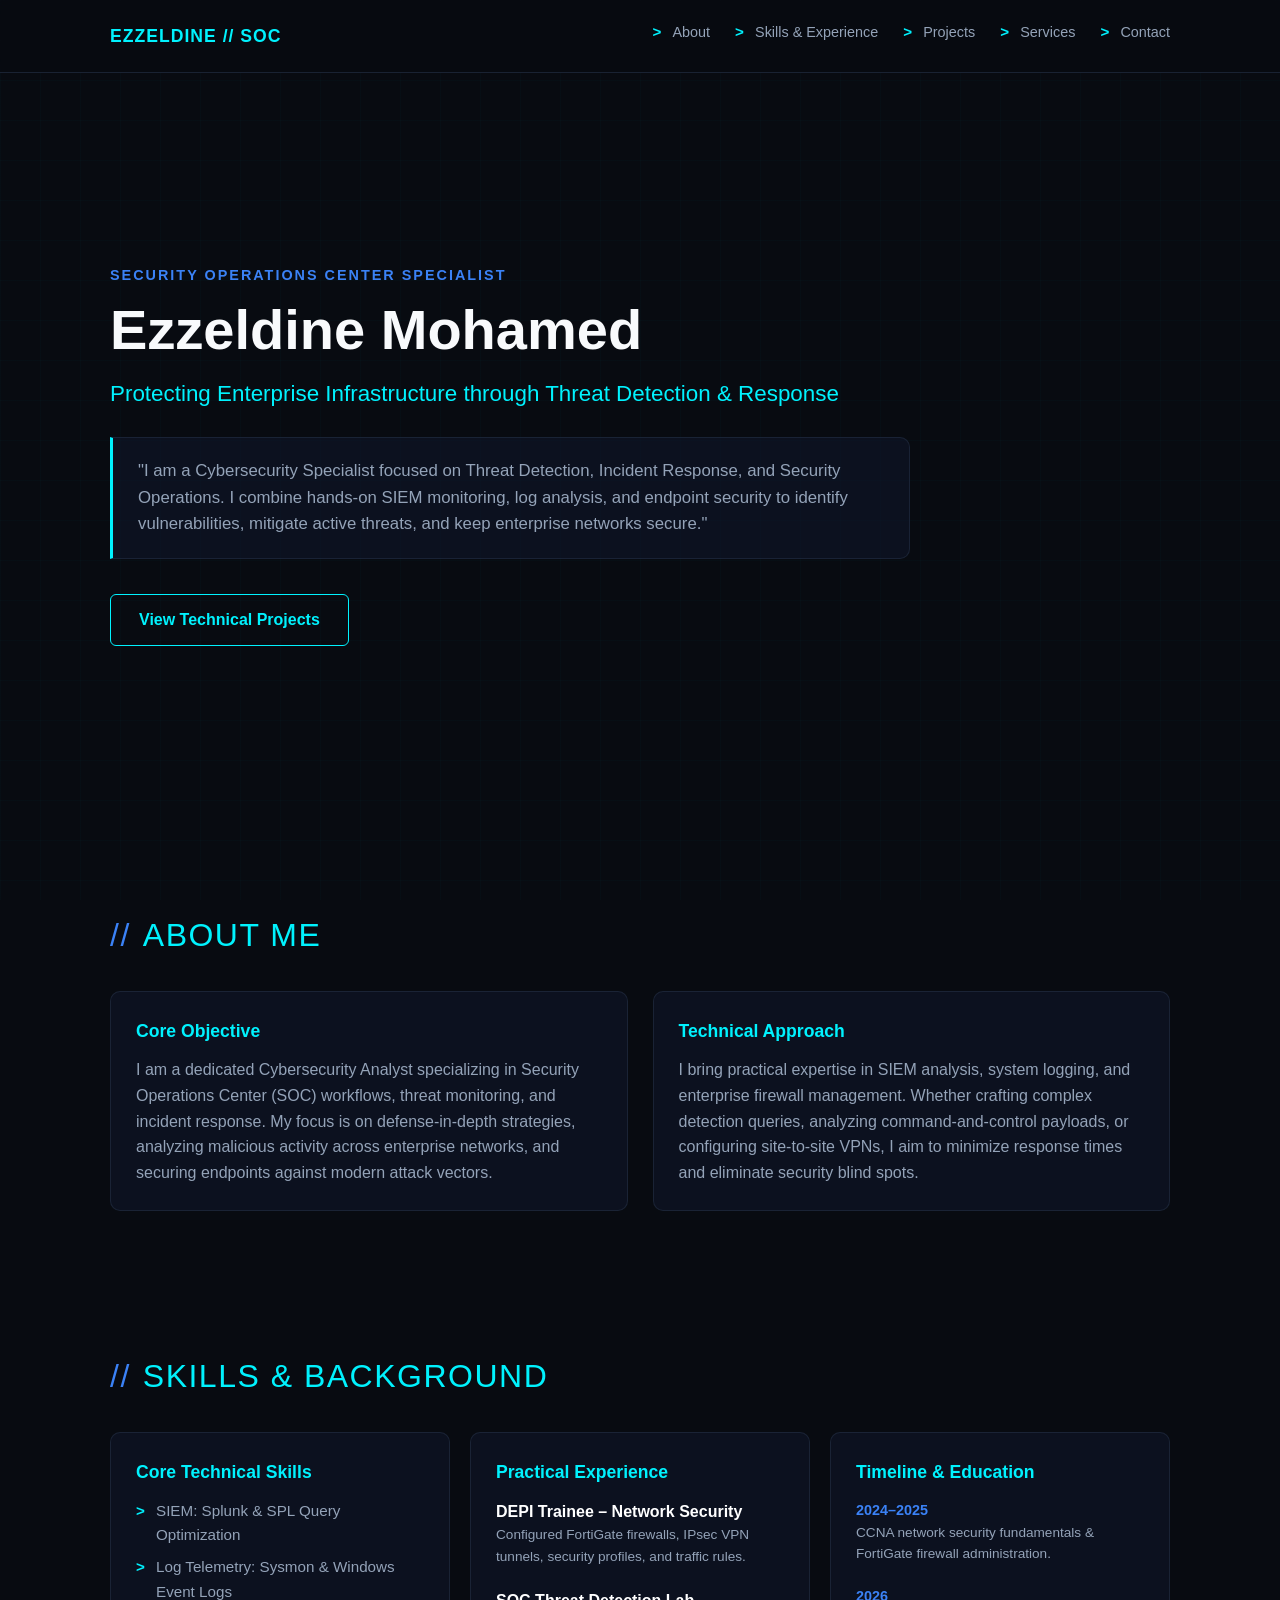
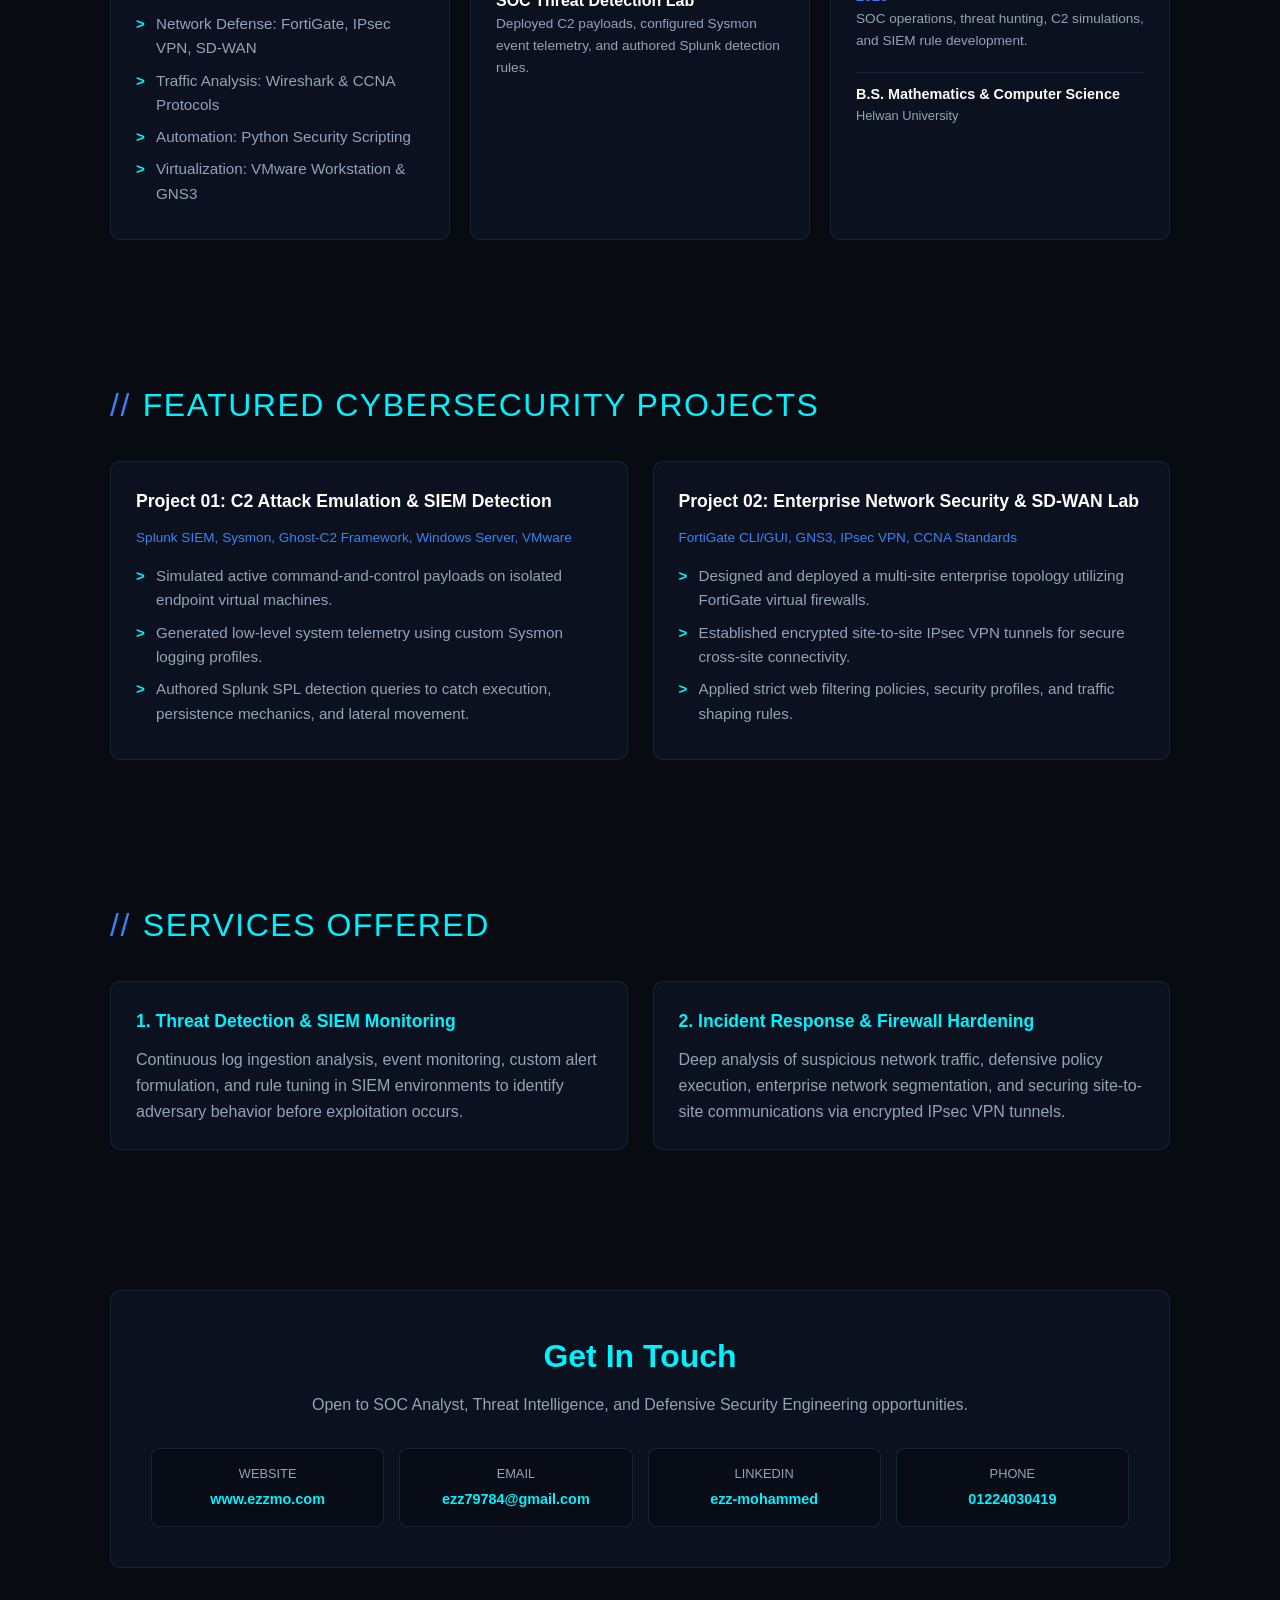
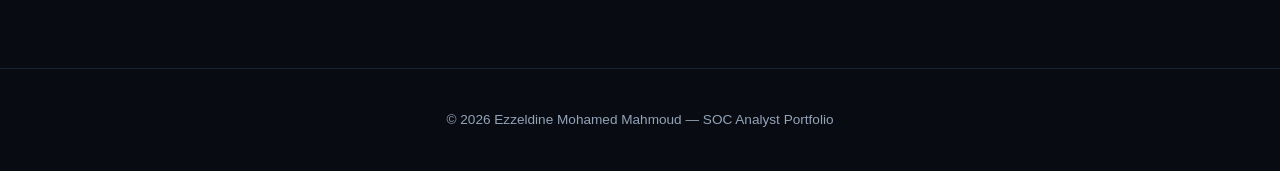
==== index.html @ 5ae16d08 "Add files via upload" ====
<!DOCTYPE html>
<html lang="en">
<head>
<meta charset="UTF-8">
<meta name="viewport" content="width=device-width, initial-scale=1.0">
<title>Ezzeldine Mohamed | SOC Analyst & Cybersecurity Specialist</title>
<style>
  :root {
    --bg-color: #080b11;
    --card-bg: rgba(15, 23, 42, 0.6);
    --card-border: rgba(30, 41, 59, 0.8);
    --primary-cyan: #00f2fe;
    --primary-blue: #3b82f6;
    --accent-green: #10b981;
    --text-main: #f8fafc;
    --text-muted: #94a3b8;
  }

  * {
    box-sizing: border-box;
    margin: 0;
    padding: 0;
    font-family: 'Segoe UI', -apple-system, BlinkMacSystemFont, Roboto, sans-serif;
  }

  body {
    background-color: var(--bg-color);
    color: var(--text-main);
    line-height: 1.6;
    overflow-x: hidden;
  }

  /* Cyber Grid Background Effect */
  body::before {
    content: '';
    position: fixed;
    top: 0; left: 0; right: 0; bottom: 0;
    background: 
      linear-gradient(rgba(0, 242, 254, 0.02) 1px, transparent 1px),
      linear-gradient(90deg, rgba(0, 242, 254, 0.02) 1px, transparent 1px);
    background-size: 40px 40px;
    pointer-events: none;
    z-index: -1;
  }

  /* Navigation Bar */
  header {
    position: fixed;
    top: 0;
    width: 100%;
    background: rgba(8, 11, 17, 0.85);
    backdrop-filter: blur(12px);
    border-bottom: 1px solid var(--card-border);
    z-index: 1000;
  }

  nav {
    max-width: 1100px;
    margin: 0 auto;
    display: flex;
    justify-content: space-between;
    align-items: center;
    padding: 20px;
  }

  .nav-logo {
    color: var(--primary-cyan);
    font-weight: 700;
    letter-spacing: 1px;
    font-size: 1.1rem;
  }

  .nav-links {
    display: flex;
    gap: 25px;
    list-style: none;
  }

  .nav-links a {
    color: var(--text-muted);
    text-decoration: none;
    font-size: 0.9rem;
    transition: color 0.3s ease;
  }

  .nav-links a:hover {
    color: var(--primary-cyan);
  }

  /* Layout Containers */
  section {
    max-width: 1100px;
    margin: 0 auto;
    padding: 100px 20px 40px;
  }

  .section-title {
    font-size: 2rem;
    color: var(--primary-cyan);
    margin-bottom: 30px;
    text-transform: uppercase;
    letter-spacing: 1.5px;
    display: flex;
    align-items: center;
    gap: 12px;
  }

  .section-title::before {
    content: '//';
    color: var(--primary-blue);
  }

  /* Hero Section */
  .hero {
    min-height: 90vh;
    display: flex;
    flex-direction: column;
    justify-content: center;
    padding-top: 140px;
  }

  .hero-tag {
    color: var(--primary-blue);
    font-weight: 600;
    text-transform: uppercase;
    letter-spacing: 2px;
    font-size: 0.9rem;
    margin-bottom: 12px;
  }

  .hero h1 {
    font-size: 3.5rem;
    line-height: 1.1;
    margin-bottom: 15px;
  }

  .hero-sub {
    font-size: 1.4rem;
    color: var(--primary-cyan);
    margin-bottom: 25px;
    font-weight: 400;
  }

  .hero-quote {
    background: var(--card-bg);
    border-left: 3px solid var(--primary-cyan);
    border-top: 1px solid var(--card-border);
    border-right: 1px solid var(--card-border);
    border-bottom: 1px solid var(--card-border);
    padding: 20px 25px;
    border-radius: 0 10px 10px 0;
    color: var(--text-muted);
    max-width: 800px;
    font-size: 1.05rem;
    margin-bottom: 35px;
  }

  .btn {
    display: inline-block;
    padding: 12px 28px;
    background: transparent;
    border: 1px solid var(--primary-cyan);
    color: var(--primary-cyan);
    text-decoration: none;
    font-weight: 600;
    border-radius: 6px;
    transition: all 0.3s ease;
  }

  .btn:hover {
    background: rgba(0, 242, 254, 0.1);
    box-shadow: 0 0 20px rgba(0, 242, 254, 0.3);
  }

  /* Grid Layouts */
  .grid-2 {
    display: grid;
    grid-template-columns: 1fr 1fr;
    gap: 25px;
  }

  .grid-3 {
    display: grid;
    grid-template-columns: repeat(3, 1fr);
    gap: 20px;
  }

  /* Component Cards */
  .card {
    background: var(--card-bg);
    border: 1px solid var(--card-border);
    border-radius: 10px;
    padding: 25px;
    transition: transform 0.3s ease, border-color 0.3s ease;
  }

  .card:hover {
    transform: translateY(-4px);
    border-color: rgba(0, 242, 254, 0.4);
  }

  .card-title {
    color: #fff;
    font-size: 1.1rem;
    font-weight: 700;
    margin-bottom: 12px;
  }

  ul {
    list-style: none;
  }

  ul li {
    position: relative;
    padding-left: 20px;
    margin-bottom: 8px;
    color: var(--text-muted);
    font-size: 0.95rem;
  }

  ul li::before {
    content: '>';
    position: absolute;
    left: 0;
    color: var(--primary-cyan);
    font-weight: bold;
  }

  /* Timeline Cards */
  .timeline-item {
    margin-bottom: 20px;
  }

  .timeline-year {
    color: var(--primary-blue);
    font-weight: 700;
    font-size: 0.9rem;
  }

  /* Contact Section */
  .contact-box {
    background: var(--card-bg);
    border: 1px solid var(--card-border);
    border-radius: 10px;
    padding: 40px;
    text-align: center;
  }

  .contact-grid {
    display: grid;
    grid-template-columns: repeat(4, 1fr);
    gap: 15px;
    margin-top: 30px;
  }

  .contact-card {
    background: rgba(8, 11, 17, 0.6);
    border: 1px solid var(--card-border);
    padding: 15px;
    border-radius: 8px;
  }

  .contact-label {
    font-size: 0.8rem;
    color: var(--text-muted);
    text-transform: uppercase;
  }

  .contact-val {
    color: var(--primary-cyan);
    font-size: 0.9rem;
    font-weight: 600;
    margin-top: 4px;
    word-break: break-all;
  }

  footer {
    text-align: center;
    padding: 40px;
    color: var(--text-muted);
    font-size: 0.85rem;
    border-top: 1px solid var(--card-border);
    margin-top: 60px;
  }

  /* Responsive Design */
  @media (max-width: 768px) {
    .grid-2, .grid-3, .contact-grid {
      grid-template-columns: 1fr;
    }
    .hero h1 {
      font-size: 2.5rem;
    }
    .nav-links {
      display: none;
    }
  }
</style>
</head>
<body>

  <!-- Navigation Bar -->
  <header>
    <nav>
      <div class="nav-logo">EZZELDINE // SOC</div>
      <ul class="nav-links">
        <li><a href="#about">About</a></li>
        <li><a href="#skills">Skills & Experience</a></li>
        <li><a href="#projects">Projects</a></li>
        <li><a href="#services">Services</a></li>
        <li><a href="#contact">Contact</a></li>
      </ul>
    </nav>
  </header>

  <!-- Hero Section -->
  <section class="hero" id="hero">
    <div class="hero-tag">Security Operations Center Specialist</div>
    <h1>Ezzeldine Mohamed</h1>
    <div class="hero-sub">Protecting Enterprise Infrastructure through Threat Detection & Response</div>
    
    <div class="hero-quote">
      "I am a Cybersecurity Specialist focused on Threat Detection, Incident Response, and Security Operations. I combine hands-on SIEM monitoring, log analysis, and endpoint security to identify vulnerabilities, mitigate active threats, and keep enterprise networks secure."
    </div>

    <div>
      <a href="#projects" class="btn">View Technical Projects</a>
    </div>
  </section>

  <!-- About Section -->
  <section id="about">
    <div class="section-title">About Me</div>
    <div class="grid-2">
      <div class="card">
        <div class="card-title" style="color: var(--primary-cyan);">Core Objective</div>
        <p style="color: var(--text-muted);">I am a dedicated Cybersecurity Analyst specializing in Security Operations Center (SOC) workflows, threat monitoring, and incident response. My focus is on defense-in-depth strategies, analyzing malicious activity across enterprise networks, and securing endpoints against modern attack vectors.</p>
      </div>
      <div class="card">
        <div class="card-title" style="color: var(--primary-cyan);">Technical Approach</div>
        <p style="color: var(--text-muted);">I bring practical expertise in SIEM analysis, system logging, and enterprise firewall management. Whether crafting complex detection queries, analyzing command-and-control payloads, or configuring site-to-site VPNs, I aim to minimize response times and eliminate security blind spots.</p>
      </div>
    </div>
  </section>

  <!-- Skills & Experience Section -->
  <section id="skills">
    <div class="section-title">Skills & Background</div>
    
    <div class="grid-3">
      <!-- Technical Skills Card -->
      <div class="card">
        <div class="card-title" style="color: var(--primary-cyan);">Core Technical Skills</div>
        <ul>
          <li>SIEM: Splunk & SPL Query Optimization</li>
          <li>Log Telemetry: Sysmon & Windows Event Logs</li>
          <li>Network Defense: FortiGate, IPsec VPN, SD-WAN</li>
          <li>Traffic Analysis: Wireshark & CCNA Protocols</li>
          <li>Automation: Python Security Scripting</li>
          <li>Virtualization: VMware Workstation & GNS3</li>
        </ul>
      </div>

      <!-- Experience Card -->
      <div class="card">
        <div class="card-title" style="color: var(--primary-cyan);">Practical Experience</div>
        <div class="timeline-item">
          <div style="color: #fff; font-weight: 600;">DEPI Trainee – Network Security</div>
          <p style="font-size: 0.85rem; color: var(--text-muted);">Configured FortiGate firewalls, IPsec VPN tunnels, security profiles, and traffic rules.</p>
        </div>
        <div class="timeline-item">
          <div style="color: #fff; font-weight: 600;">SOC Threat Detection Lab</div>
          <p style="font-size: 0.85rem; color: var(--text-muted);">Deployed C2 payloads, configured Sysmon event telemetry, and authored Splunk detection rules.</p>
        </div>
      </div>

      <!-- History & Education Card -->
      <div class="card">
        <div class="card-title" style="color: var(--primary-cyan);">Timeline & Education</div>
        <div class="timeline-item">
          <div class="timeline-year">2024–2025</div>
          <p style="font-size: 0.85rem; color: var(--text-muted);">CCNA network security fundamentals & FortiGate firewall administration.</p>
        </div>
        <div class="timeline-item">
          <div class="timeline-year">2026</div>
          <p style="font-size: 0.85rem; color: var(--text-muted);">SOC operations, threat hunting, C2 simulations, and SIEM rule development.</p>
        </div>
        <div style="border-top: 1px solid var(--card-border); padding-top: 10px;">
          <div style="color: #fff; font-size: 0.9rem; font-weight: 600;">B.S. Mathematics & Computer Science</div>
          <p style="font-size: 0.8rem; color: var(--text-muted);">Helwan University</p>
        </div>
      </div>
    </div>
  </section>

  <!-- Projects Section -->
  <section id="projects">
    <div class="section-title">Featured Cybersecurity Projects</div>
    
    <div class="grid-2">
      <div class="card">
        <div class="card-title">Project 01: C2 Attack Emulation & SIEM Detection</div>
        <p style="font-size: 0.85rem; color: var(--primary-blue); margin-bottom: 15px;">Splunk SIEM, Sysmon, Ghost-C2 Framework, Windows Server, VMware</p>
        <ul>
          <li>Simulated active command-and-control payloads on isolated endpoint virtual machines.</li>
          <li>Generated low-level system telemetry using custom Sysmon logging profiles.</li>
          <li>Authored Splunk SPL detection queries to catch execution, persistence mechanics, and lateral movement.</li>
        </ul>
      </div>

      <div class="card">
        <div class="card-title">Project 02: Enterprise Network Security & SD-WAN Lab</div>
        <p style="font-size: 0.85rem; color: var(--primary-blue); margin-bottom: 15px;">FortiGate CLI/GUI, GNS3, IPsec VPN, CCNA Standards</p>
        <ul>
          <li>Designed and deployed a multi-site enterprise topology utilizing FortiGate virtual firewalls.</li>
          <li>Established encrypted site-to-site IPsec VPN tunnels for secure cross-site connectivity.</li>
          <li>Applied strict web filtering policies, security profiles, and traffic shaping rules.</li>
        </ul>
      </div>
    </div>
  </section>

  <!-- Services Section -->
  <section id="services">
    <div class="section-title">Services Offered</div>
    
    <div class="grid-2">
      <div class="card">
        <div class="card-title" style="color: var(--primary-cyan);">1. Threat Detection & SIEM Monitoring</div>
        <p style="color: var(--text-muted);">Continuous log ingestion analysis, event monitoring, custom alert formulation, and rule tuning in SIEM environments to identify adversary behavior before exploitation occurs.</p>
      </div>
      <div class="card">
        <div class="card-title" style="color: var(--primary-cyan);">2. Incident Response & Firewall Hardening</div>
        <p style="color: var(--text-muted);">Deep analysis of suspicious network traffic, defensive policy execution, enterprise network segmentation, and securing site-to-site communications via encrypted IPsec VPN tunnels.</p>
      </div>
    </div>
  </section>

  <!-- Contact Section -->
  <section id="contact">
    <div class="contact-box">
      <h2 style="color: var(--primary-cyan); font-size: 2rem;">Get In Touch</h2>
      <p style="color: var(--text-muted); margin-top: 10px;">Open to SOC Analyst, Threat Intelligence, and Defensive Security Engineering opportunities.</p>
      
      <div class="contact-grid">
        <div class="contact-card">
          <div class="contact-label">Website</div>
          <div class="contact-val">www.ezzmo.com</div>
        </div>
        <div class="contact-card">
          <div class="contact-label">Email</div>
          <div class="contact-val">ezz79784@gmail.com</div>
        </div>
        <div class="contact-card">
          <div class="contact-label">LinkedIn</div>
          <div class="contact-val">ezz-mohammed</div>
        </div>
        <div class="contact-card">
          <div class="contact-label">Phone</div>
          <div class="contact-val">01224030419</div>
        </div>
      </div>
    </div>
  </section>

  <!-- Footer -->
  <footer>
    <p>&copy; 2026 Ezzeldine Mohamed Mahmoud — SOC Analyst Portfolio</p>
  </footer>

</body>
</html>
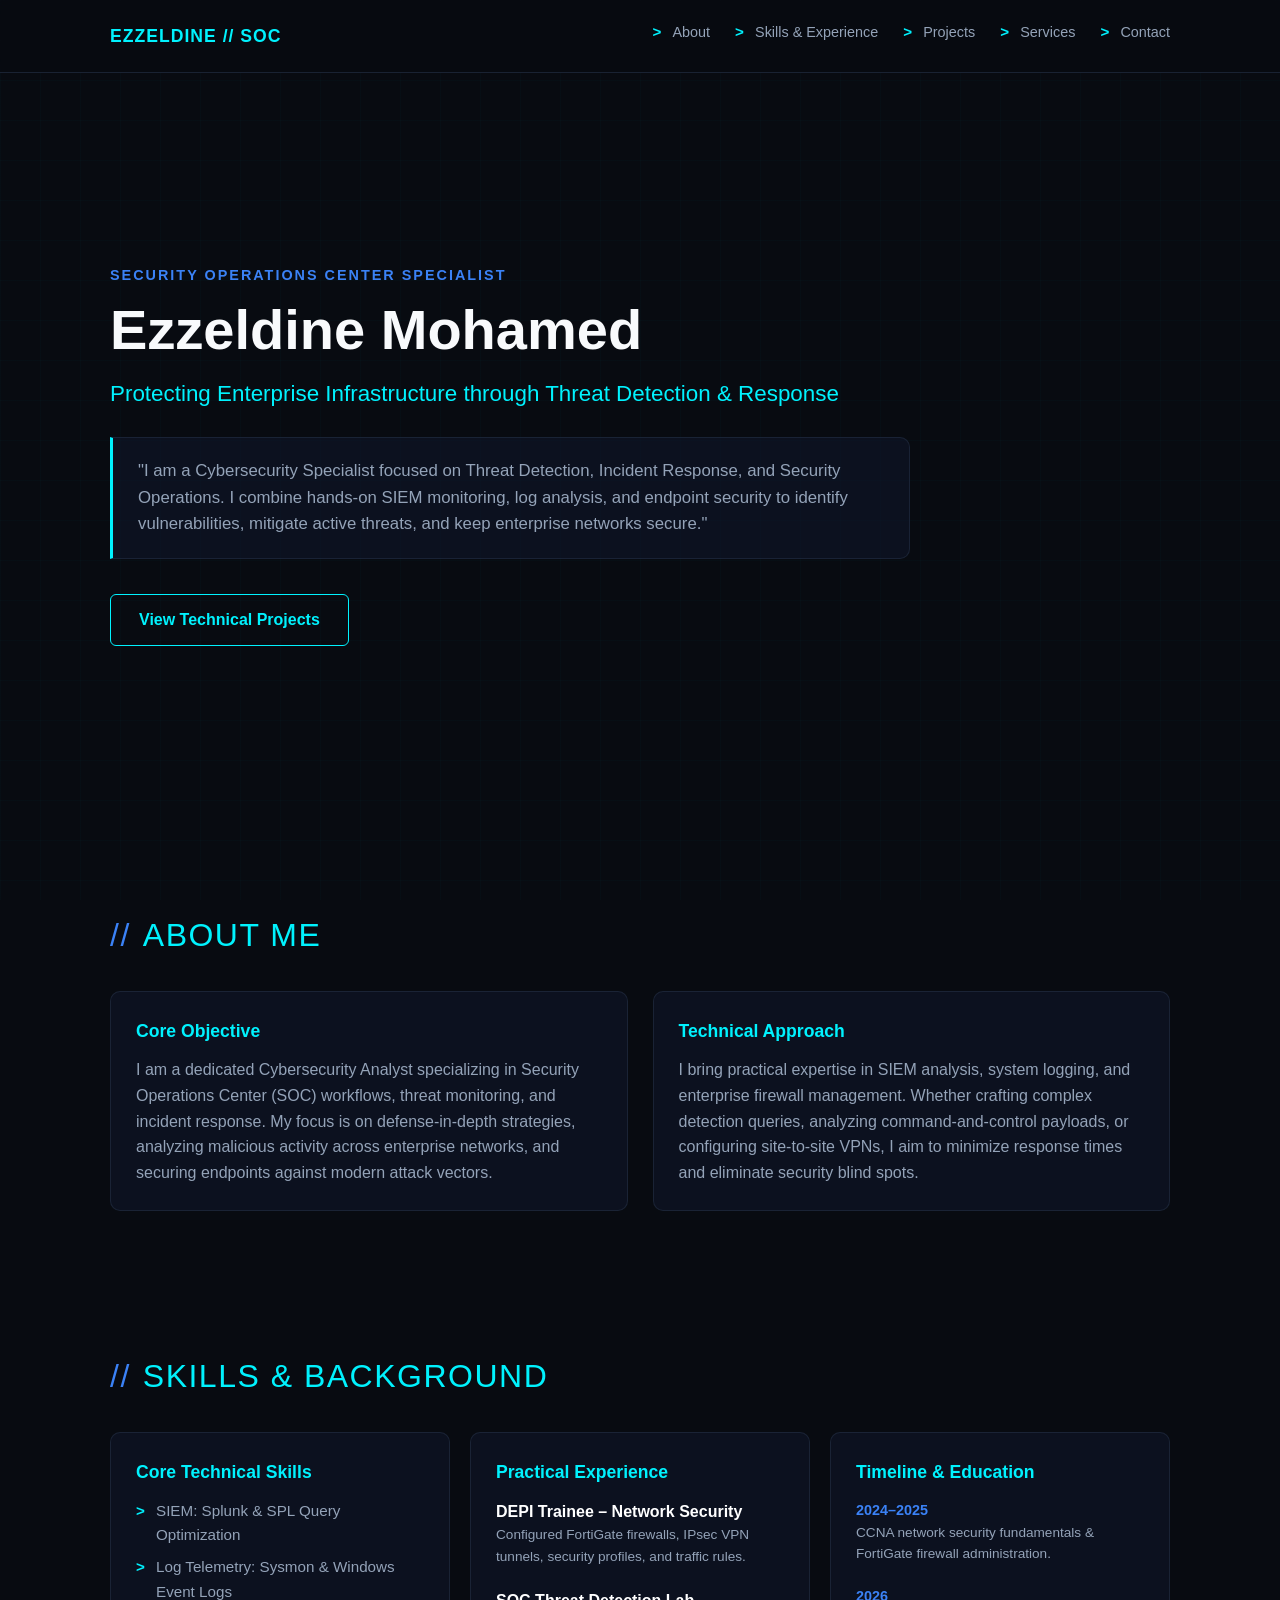
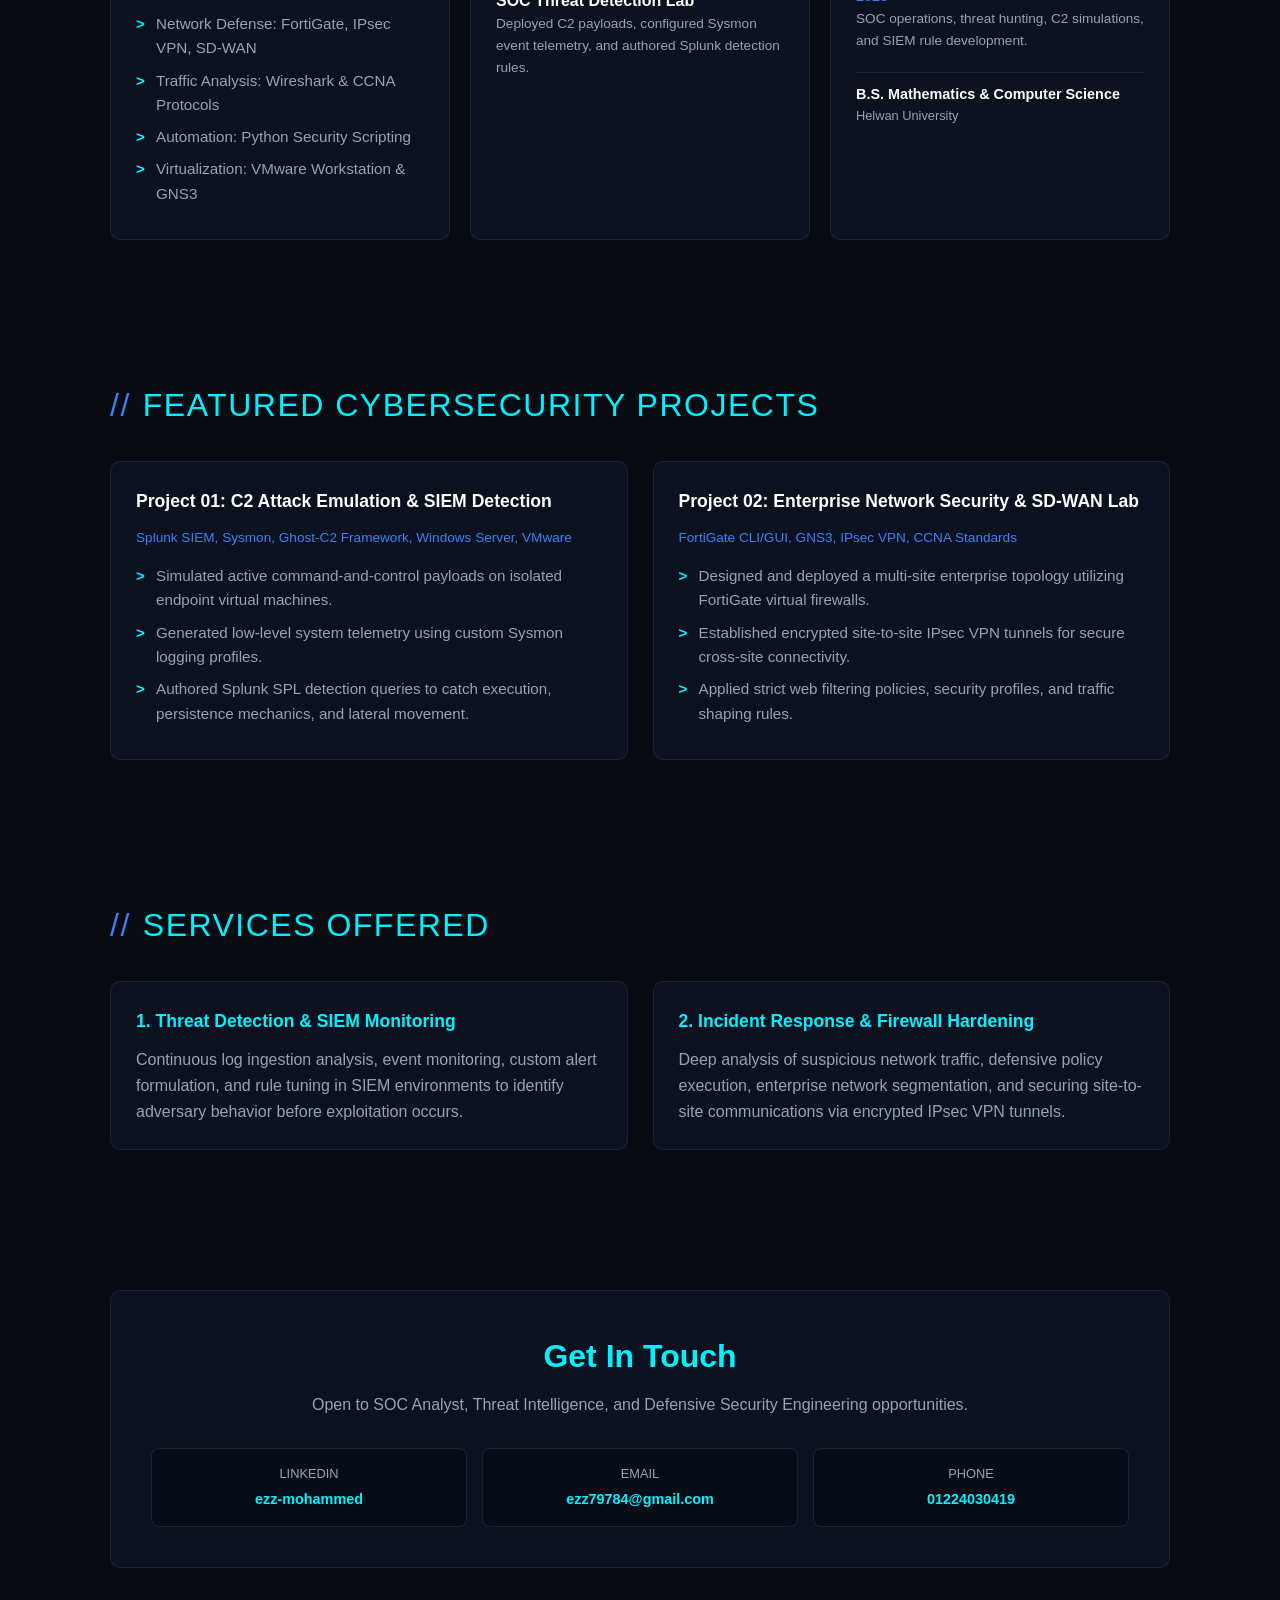
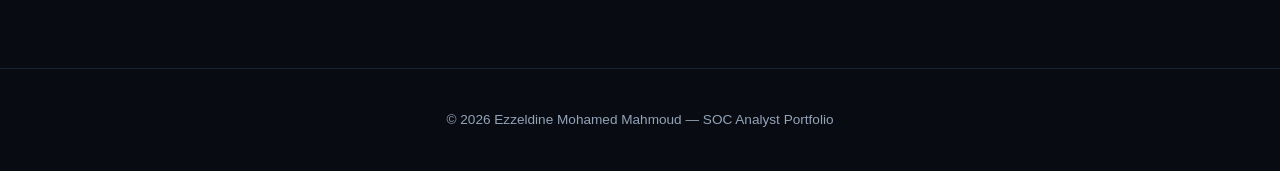
==== commit 23e47836: "Update index.html" ====
--- a/index.html
+++ b/index.html
@@ -248,7 +248,7 @@
 
   .contact-grid {
     display: grid;
-    grid-template-columns: repeat(4, 1fr);
+    grid-template-columns: repeat(3, 1fr);
     gap: 15px;
     margin-top: 30px;
   }
@@ -272,6 +272,17 @@
     font-weight: 600;
     margin-top: 4px;
     word-break: break-all;
+  }
+
+  .contact-val a {
+    color: var(--primary-cyan);
+    text-decoration: none;
+    transition: color 0.3s ease, text-decoration 0.3s ease;
+  }
+
+  .contact-val a:hover {
+    color: #fff;
+    text-decoration: underline;
   }
 
   footer {
@@ -299,7 +310,6 @@
 </head>
 <body>
 
-  <!-- Navigation Bar -->
   <header>
     <nav>
       <div class="nav-logo">EZZELDINE // SOC</div>
@@ -313,7 +323,6 @@
     </nav>
   </header>
 
-  <!-- Hero Section -->
   <section class="hero" id="hero">
     <div class="hero-tag">Security Operations Center Specialist</div>
     <h1>Ezzeldine Mohamed</h1>
@@ -328,7 +337,6 @@
     </div>
   </section>
 
-  <!-- About Section -->
   <section id="about">
     <div class="section-title">About Me</div>
     <div class="grid-2">
@@ -343,12 +351,10 @@
     </div>
   </section>
 
-  <!-- Skills & Experience Section -->
   <section id="skills">
     <div class="section-title">Skills & Background</div>
     
     <div class="grid-3">
-      <!-- Technical Skills Card -->
       <div class="card">
         <div class="card-title" style="color: var(--primary-cyan);">Core Technical Skills</div>
         <ul>
@@ -361,7 +367,6 @@
         </ul>
       </div>
 
-      <!-- Experience Card -->
       <div class="card">
         <div class="card-title" style="color: var(--primary-cyan);">Practical Experience</div>
         <div class="timeline-item">
@@ -374,7 +379,6 @@
         </div>
       </div>
 
-      <!-- History & Education Card -->
       <div class="card">
         <div class="card-title" style="color: var(--primary-cyan);">Timeline & Education</div>
         <div class="timeline-item">
@@ -393,7 +397,6 @@
     </div>
   </section>
 
-  <!-- Projects Section -->
   <section id="projects">
     <div class="section-title">Featured Cybersecurity Projects</div>
     
@@ -420,7 +423,6 @@
     </div>
   </section>
 
-  <!-- Services Section -->
   <section id="services">
     <div class="section-title">Services Offered</div>
     
@@ -436,7 +438,6 @@
     </div>
   </section>
 
-  <!-- Contact Section -->
   <section id="contact">
     <div class="contact-box">
       <h2 style="color: var(--primary-cyan); font-size: 2rem;">Get In Touch</h2>
@@ -444,29 +445,30 @@
       
       <div class="contact-grid">
         <div class="contact-card">
-          <div class="contact-label">Website</div>
-          <div class="contact-val">www.ezzmo.com</div>
+          <div class="contact-label">LinkedIn</div>
+          <div class="contact-val">
+            <a href="https://linkedin.com/in/ezz-mohammed" target="_blank" rel="noopener noreferrer">ezz-mohammed</a>
+          </div>
         </div>
         <div class="contact-card">
           <div class="contact-label">Email</div>
-          <div class="contact-val">ezz79784@gmail.com</div>
-        </div>
-        <div class="contact-card">
-          <div class="contact-label">LinkedIn</div>
-          <div class="contact-val">ezz-mohammed</div>
+          <div class="contact-val">
+            <a href="mailto:ezz79784@gmail.com">ezz79784@gmail.com</a>
+          </div>
         </div>
         <div class="contact-card">
           <div class="contact-label">Phone</div>
-          <div class="contact-val">01224030419</div>
-        </div>
-      </div>
-    </div>
-  </section>
-
-  <!-- Footer -->
+          <div class="contact-val">
+            <a href="tel:01224030419">01224030419</a>
+          </div>
+        </div>
+      </div>
+    </div>
+  </section>
+
   <footer>
     <p>&copy; 2026 Ezzeldine Mohamed Mahmoud — SOC Analyst Portfolio</p>
   </footer>
 
 </body>
-</html>+</html>
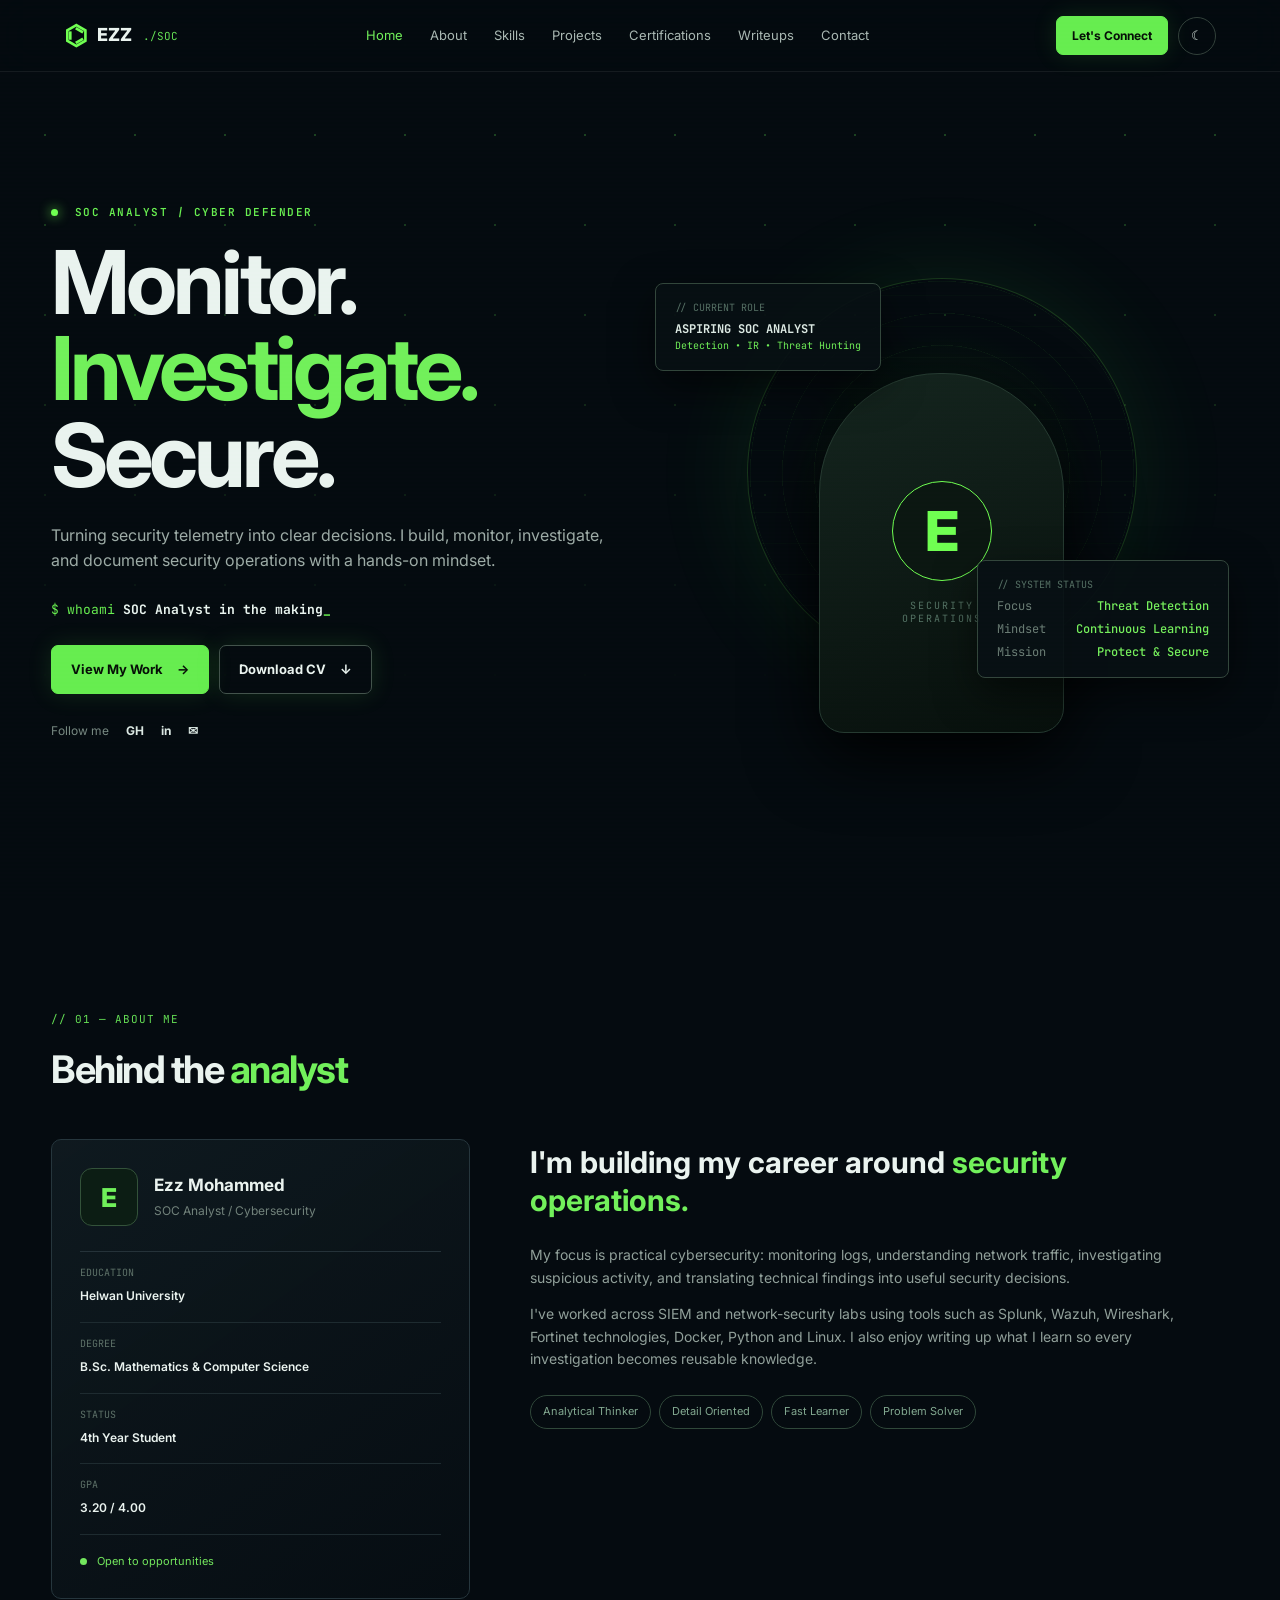
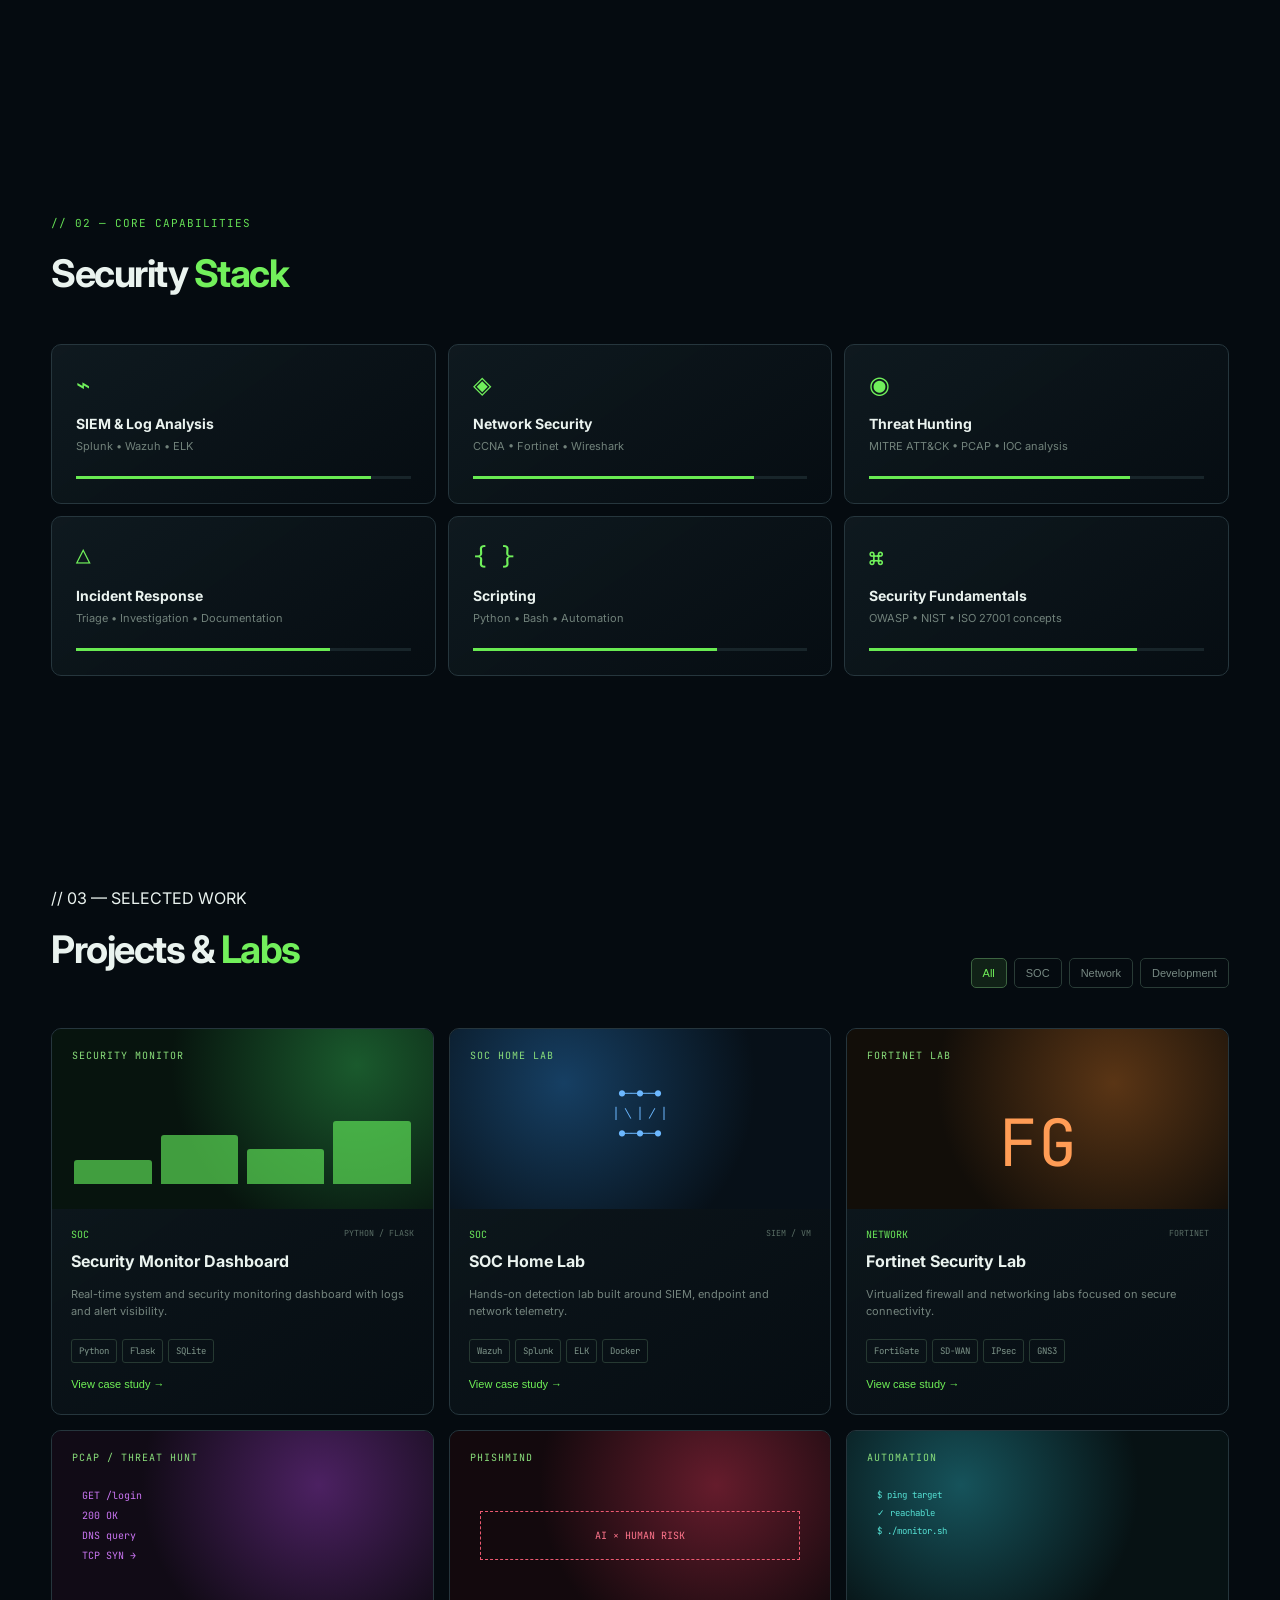
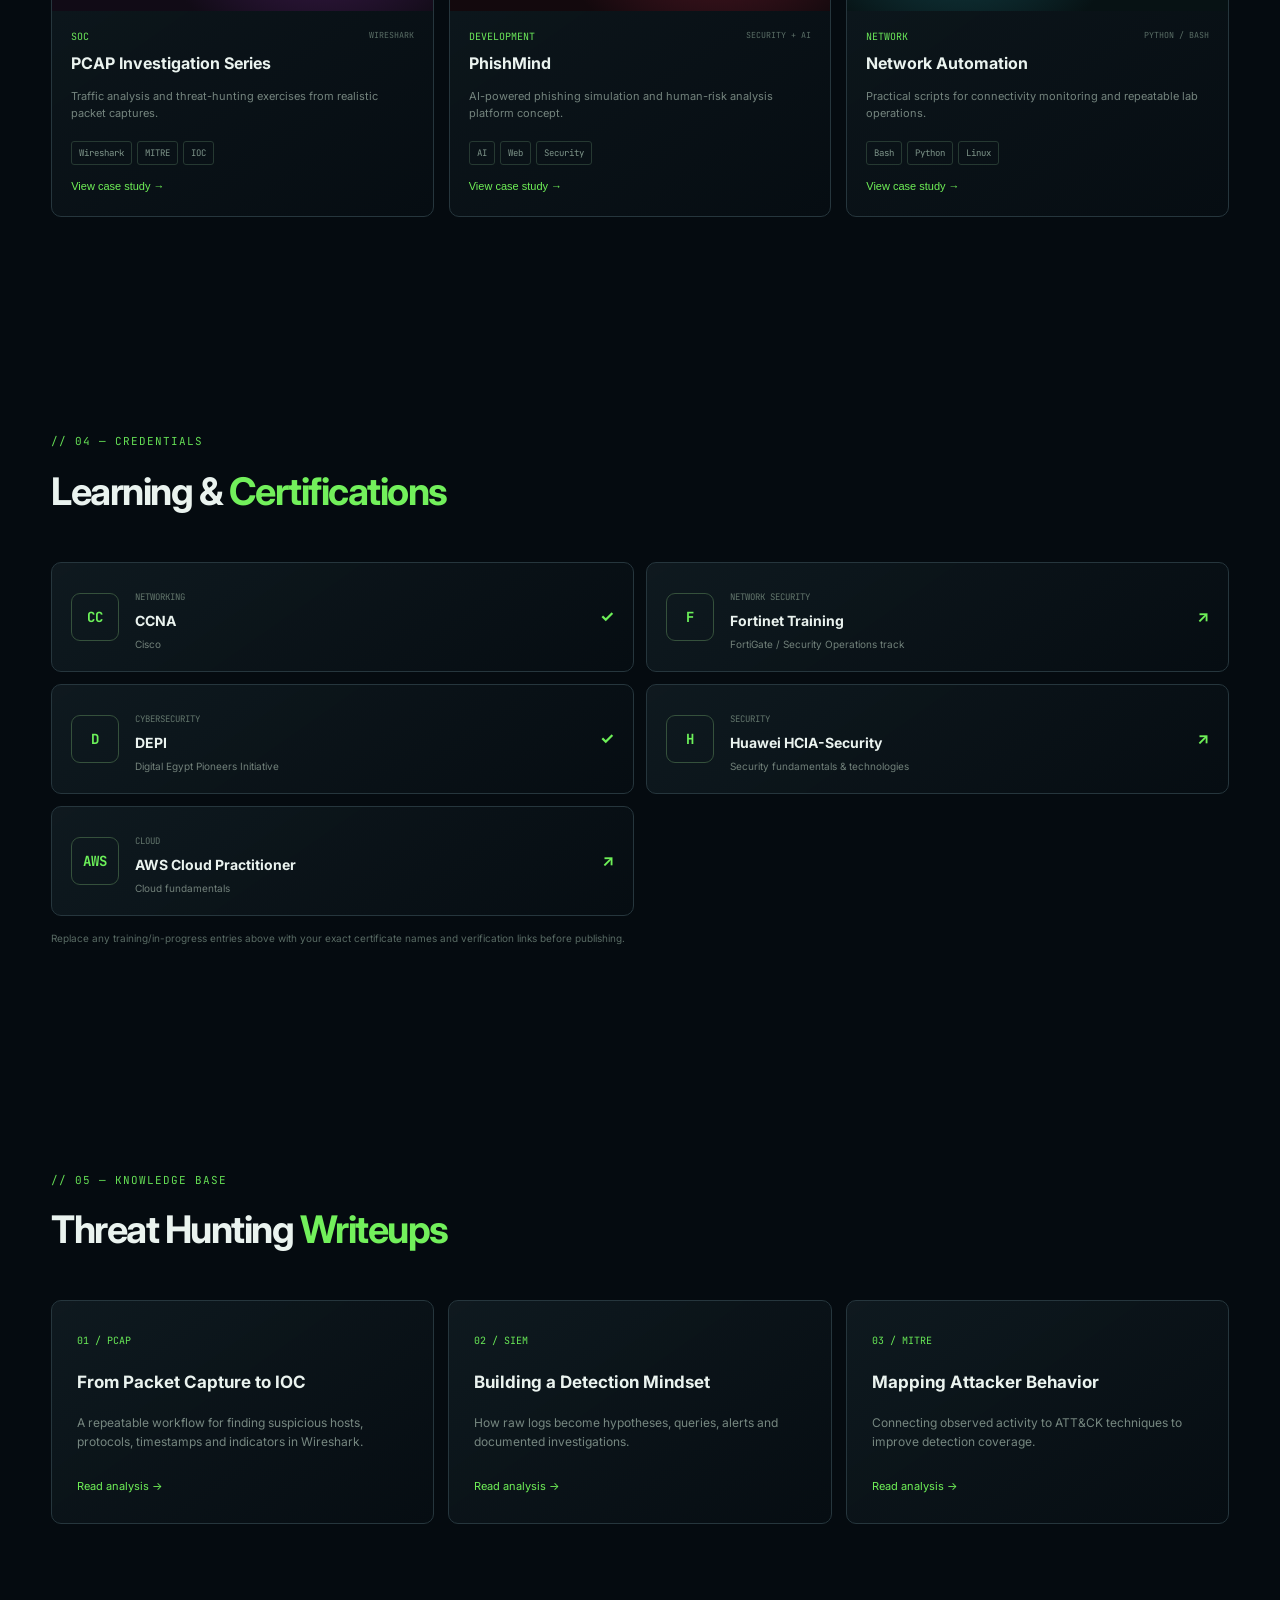
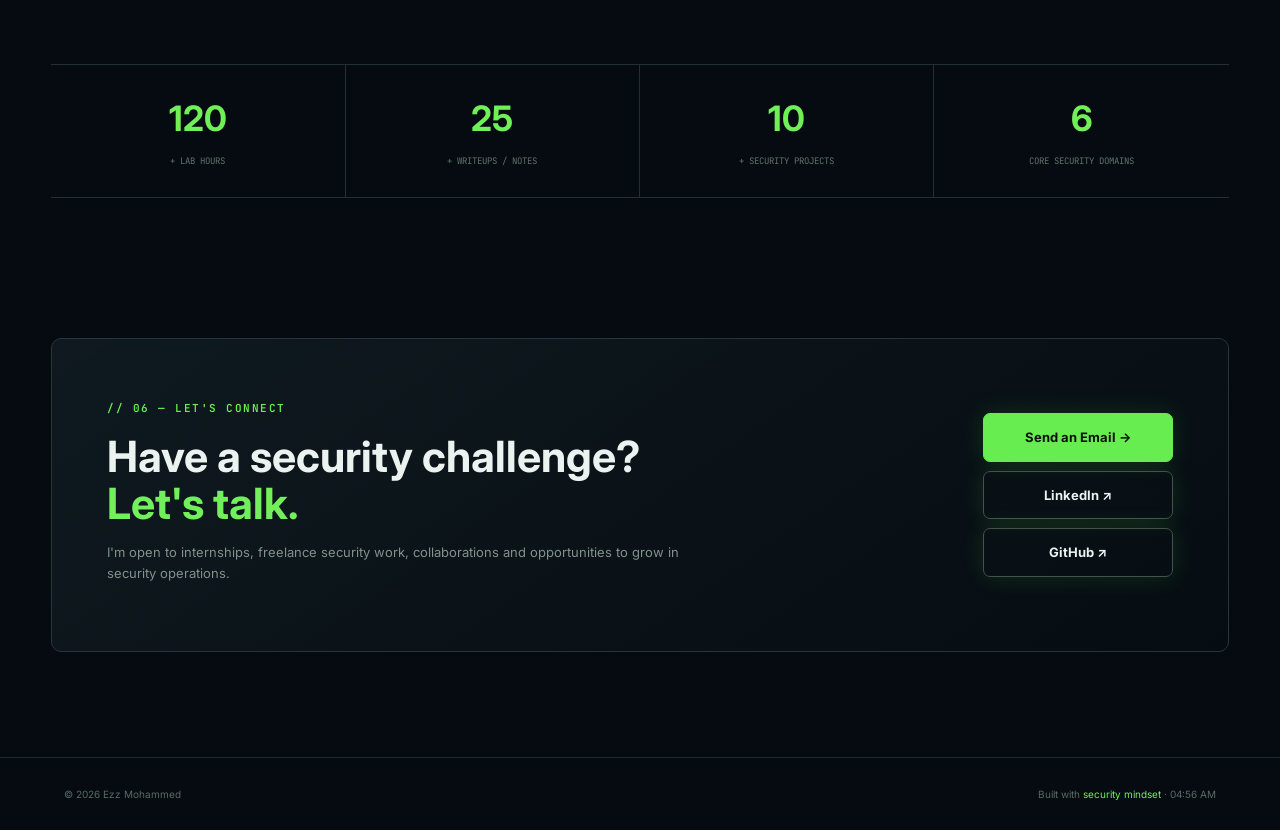
==== commit 7e2d31dd: "Add files via upload" ====
--- a/index.html
+++ b/index.html
@@ -1,474 +1,173 @@
-<!DOCTYPE html>
-<html lang="en">
-<head>
-<meta charset="UTF-8">
-<meta name="viewport" content="width=device-width, initial-scale=1.0">
-<title>Ezzeldine Mohamed | SOC Analyst & Cybersecurity Specialist</title>
-<style>
-  :root {
-    --bg-color: #080b11;
-    --card-bg: rgba(15, 23, 42, 0.6);
-    --card-border: rgba(30, 41, 59, 0.8);
-    --primary-cyan: #00f2fe;
-    --primary-blue: #3b82f6;
-    --accent-green: #10b981;
-    --text-main: #f8fafc;
-    --text-muted: #94a3b8;
-  }
-
-  * {
-    box-sizing: border-box;
-    margin: 0;
-    padding: 0;
-    font-family: 'Segoe UI', -apple-system, BlinkMacSystemFont, Roboto, sans-serif;
-  }
-
-  body {
-    background-color: var(--bg-color);
-    color: var(--text-main);
-    line-height: 1.6;
-    overflow-x: hidden;
-  }
-
-  /* Cyber Grid Background Effect */
-  body::before {
-    content: '';
-    position: fixed;
-    top: 0; left: 0; right: 0; bottom: 0;
-    background: 
-      linear-gradient(rgba(0, 242, 254, 0.02) 1px, transparent 1px),
-      linear-gradient(90deg, rgba(0, 242, 254, 0.02) 1px, transparent 1px);
-    background-size: 40px 40px;
-    pointer-events: none;
-    z-index: -1;
-  }
-
-  /* Navigation Bar */
-  header {
-    position: fixed;
-    top: 0;
-    width: 100%;
-    background: rgba(8, 11, 17, 0.85);
-    backdrop-filter: blur(12px);
-    border-bottom: 1px solid var(--card-border);
-    z-index: 1000;
-  }
-
-  nav {
-    max-width: 1100px;
-    margin: 0 auto;
-    display: flex;
-    justify-content: space-between;
-    align-items: center;
-    padding: 20px;
-  }
-
-  .nav-logo {
-    color: var(--primary-cyan);
-    font-weight: 700;
-    letter-spacing: 1px;
-    font-size: 1.1rem;
-  }
-
-  .nav-links {
-    display: flex;
-    gap: 25px;
-    list-style: none;
-  }
-
-  .nav-links a {
-    color: var(--text-muted);
-    text-decoration: none;
-    font-size: 0.9rem;
-    transition: color 0.3s ease;
-  }
-
-  .nav-links a:hover {
-    color: var(--primary-cyan);
-  }
-
-  /* Layout Containers */
-  section {
-    max-width: 1100px;
-    margin: 0 auto;
-    padding: 100px 20px 40px;
-  }
-
-  .section-title {
-    font-size: 2rem;
-    color: var(--primary-cyan);
-    margin-bottom: 30px;
-    text-transform: uppercase;
-    letter-spacing: 1.5px;
-    display: flex;
-    align-items: center;
-    gap: 12px;
-  }
-
-  .section-title::before {
-    content: '//';
-    color: var(--primary-blue);
-  }
-
-  /* Hero Section */
-  .hero {
-    min-height: 90vh;
-    display: flex;
-    flex-direction: column;
-    justify-content: center;
-    padding-top: 140px;
-  }
-
-  .hero-tag {
-    color: var(--primary-blue);
-    font-weight: 600;
-    text-transform: uppercase;
-    letter-spacing: 2px;
-    font-size: 0.9rem;
-    margin-bottom: 12px;
-  }
-
-  .hero h1 {
-    font-size: 3.5rem;
-    line-height: 1.1;
-    margin-bottom: 15px;
-  }
-
-  .hero-sub {
-    font-size: 1.4rem;
-    color: var(--primary-cyan);
-    margin-bottom: 25px;
-    font-weight: 400;
-  }
-
-  .hero-quote {
-    background: var(--card-bg);
-    border-left: 3px solid var(--primary-cyan);
-    border-top: 1px solid var(--card-border);
-    border-right: 1px solid var(--card-border);
-    border-bottom: 1px solid var(--card-border);
-    padding: 20px 25px;
-    border-radius: 0 10px 10px 0;
-    color: var(--text-muted);
-    max-width: 800px;
-    font-size: 1.05rem;
-    margin-bottom: 35px;
-  }
-
-  .btn {
-    display: inline-block;
-    padding: 12px 28px;
-    background: transparent;
-    border: 1px solid var(--primary-cyan);
-    color: var(--primary-cyan);
-    text-decoration: none;
-    font-weight: 600;
-    border-radius: 6px;
-    transition: all 0.3s ease;
-  }
-
-  .btn:hover {
-    background: rgba(0, 242, 254, 0.1);
-    box-shadow: 0 0 20px rgba(0, 242, 254, 0.3);
-  }
-
-  /* Grid Layouts */
-  .grid-2 {
-    display: grid;
-    grid-template-columns: 1fr 1fr;
-    gap: 25px;
-  }
-
-  .grid-3 {
-    display: grid;
-    grid-template-columns: repeat(3, 1fr);
-    gap: 20px;
-  }
-
-  /* Component Cards */
-  .card {
-    background: var(--card-bg);
-    border: 1px solid var(--card-border);
-    border-radius: 10px;
-    padding: 25px;
-    transition: transform 0.3s ease, border-color 0.3s ease;
-  }
-
-  .card:hover {
-    transform: translateY(-4px);
-    border-color: rgba(0, 242, 254, 0.4);
-  }
-
-  .card-title {
-    color: #fff;
-    font-size: 1.1rem;
-    font-weight: 700;
-    margin-bottom: 12px;
-  }
-
-  ul {
-    list-style: none;
-  }
-
-  ul li {
-    position: relative;
-    padding-left: 20px;
-    margin-bottom: 8px;
-    color: var(--text-muted);
-    font-size: 0.95rem;
-  }
-
-  ul li::before {
-    content: '>';
-    position: absolute;
-    left: 0;
-    color: var(--primary-cyan);
-    font-weight: bold;
-  }
-
-  /* Timeline Cards */
-  .timeline-item {
-    margin-bottom: 20px;
-  }
-
-  .timeline-year {
-    color: var(--primary-blue);
-    font-weight: 700;
-    font-size: 0.9rem;
-  }
-
-  /* Contact Section */
-  .contact-box {
-    background: var(--card-bg);
-    border: 1px solid var(--card-border);
-    border-radius: 10px;
-    padding: 40px;
-    text-align: center;
-  }
-
-  .contact-grid {
-    display: grid;
-    grid-template-columns: repeat(3, 1fr);
-    gap: 15px;
-    margin-top: 30px;
-  }
-
-  .contact-card {
-    background: rgba(8, 11, 17, 0.6);
-    border: 1px solid var(--card-border);
-    padding: 15px;
-    border-radius: 8px;
-  }
-
-  .contact-label {
-    font-size: 0.8rem;
-    color: var(--text-muted);
-    text-transform: uppercase;
-  }
-
-  .contact-val {
-    color: var(--primary-cyan);
-    font-size: 0.9rem;
-    font-weight: 600;
-    margin-top: 4px;
-    word-break: break-all;
-  }
-
-  .contact-val a {
-    color: var(--primary-cyan);
-    text-decoration: none;
-    transition: color 0.3s ease, text-decoration 0.3s ease;
-  }
-
-  .contact-val a:hover {
-    color: #fff;
-    text-decoration: underline;
-  }
-
-  footer {
-    text-align: center;
-    padding: 40px;
-    color: var(--text-muted);
-    font-size: 0.85rem;
-    border-top: 1px solid var(--card-border);
-    margin-top: 60px;
-  }
-
-  /* Responsive Design */
-  @media (max-width: 768px) {
-    .grid-2, .grid-3, .contact-grid {
-      grid-template-columns: 1fr;
-    }
-    .hero h1 {
-      font-size: 2.5rem;
-    }
-    .nav-links {
-      display: none;
-    }
-  }
-</style>
-</head>
-<body>
-
-  <header>
-    <nav>
-      <div class="nav-logo">EZZELDINE // SOC</div>
-      <ul class="nav-links">
-        <li><a href="#about">About</a></li>
-        <li><a href="#skills">Skills & Experience</a></li>
-        <li><a href="#projects">Projects</a></li>
-        <li><a href="#services">Services</a></li>
-        <li><a href="#contact">Contact</a></li>
-      </ul>
-    </nav>
-  </header>
-
-  <section class="hero" id="hero">
-    <div class="hero-tag">Security Operations Center Specialist</div>
-    <h1>Ezzeldine Mohamed</h1>
-    <div class="hero-sub">Protecting Enterprise Infrastructure through Threat Detection & Response</div>
-    
-    <div class="hero-quote">
-      "I am a Cybersecurity Specialist focused on Threat Detection, Incident Response, and Security Operations. I combine hands-on SIEM monitoring, log analysis, and endpoint security to identify vulnerabilities, mitigate active threats, and keep enterprise networks secure."
-    </div>
-
-    <div>
-      <a href="#projects" class="btn">View Technical Projects</a>
-    </div>
-  </section>
-
-  <section id="about">
-    <div class="section-title">About Me</div>
-    <div class="grid-2">
-      <div class="card">
-        <div class="card-title" style="color: var(--primary-cyan);">Core Objective</div>
-        <p style="color: var(--text-muted);">I am a dedicated Cybersecurity Analyst specializing in Security Operations Center (SOC) workflows, threat monitoring, and incident response. My focus is on defense-in-depth strategies, analyzing malicious activity across enterprise networks, and securing endpoints against modern attack vectors.</p>
-      </div>
-      <div class="card">
-        <div class="card-title" style="color: var(--primary-cyan);">Technical Approach</div>
-        <p style="color: var(--text-muted);">I bring practical expertise in SIEM analysis, system logging, and enterprise firewall management. Whether crafting complex detection queries, analyzing command-and-control payloads, or configuring site-to-site VPNs, I aim to minimize response times and eliminate security blind spots.</p>
-      </div>
-    </div>
-  </section>
-
-  <section id="skills">
-    <div class="section-title">Skills & Background</div>
-    
-    <div class="grid-3">
-      <div class="card">
-        <div class="card-title" style="color: var(--primary-cyan);">Core Technical Skills</div>
-        <ul>
-          <li>SIEM: Splunk & SPL Query Optimization</li>
-          <li>Log Telemetry: Sysmon & Windows Event Logs</li>
-          <li>Network Defense: FortiGate, IPsec VPN, SD-WAN</li>
-          <li>Traffic Analysis: Wireshark & CCNA Protocols</li>
-          <li>Automation: Python Security Scripting</li>
-          <li>Virtualization: VMware Workstation & GNS3</li>
-        </ul>
-      </div>
-
-      <div class="card">
-        <div class="card-title" style="color: var(--primary-cyan);">Practical Experience</div>
-        <div class="timeline-item">
-          <div style="color: #fff; font-weight: 600;">DEPI Trainee – Network Security</div>
-          <p style="font-size: 0.85rem; color: var(--text-muted);">Configured FortiGate firewalls, IPsec VPN tunnels, security profiles, and traffic rules.</p>
-        </div>
-        <div class="timeline-item">
-          <div style="color: #fff; font-weight: 600;">SOC Threat Detection Lab</div>
-          <p style="font-size: 0.85rem; color: var(--text-muted);">Deployed C2 payloads, configured Sysmon event telemetry, and authored Splunk detection rules.</p>
-        </div>
-      </div>
-
-      <div class="card">
-        <div class="card-title" style="color: var(--primary-cyan);">Timeline & Education</div>
-        <div class="timeline-item">
-          <div class="timeline-year">2024–2025</div>
-          <p style="font-size: 0.85rem; color: var(--text-muted);">CCNA network security fundamentals & FortiGate firewall administration.</p>
-        </div>
-        <div class="timeline-item">
-          <div class="timeline-year">2026</div>
-          <p style="font-size: 0.85rem; color: var(--text-muted);">SOC operations, threat hunting, C2 simulations, and SIEM rule development.</p>
-        </div>
-        <div style="border-top: 1px solid var(--card-border); padding-top: 10px;">
-          <div style="color: #fff; font-size: 0.9rem; font-weight: 600;">B.S. Mathematics & Computer Science</div>
-          <p style="font-size: 0.8rem; color: var(--text-muted);">Helwan University</p>
-        </div>
-      </div>
-    </div>
-  </section>
-
-  <section id="projects">
-    <div class="section-title">Featured Cybersecurity Projects</div>
-    
-    <div class="grid-2">
-      <div class="card">
-        <div class="card-title">Project 01: C2 Attack Emulation & SIEM Detection</div>
-        <p style="font-size: 0.85rem; color: var(--primary-blue); margin-bottom: 15px;">Splunk SIEM, Sysmon, Ghost-C2 Framework, Windows Server, VMware</p>
-        <ul>
-          <li>Simulated active command-and-control payloads on isolated endpoint virtual machines.</li>
-          <li>Generated low-level system telemetry using custom Sysmon logging profiles.</li>
-          <li>Authored Splunk SPL detection queries to catch execution, persistence mechanics, and lateral movement.</li>
-        </ul>
-      </div>
-
-      <div class="card">
-        <div class="card-title">Project 02: Enterprise Network Security & SD-WAN Lab</div>
-        <p style="font-size: 0.85rem; color: var(--primary-blue); margin-bottom: 15px;">FortiGate CLI/GUI, GNS3, IPsec VPN, CCNA Standards</p>
-        <ul>
-          <li>Designed and deployed a multi-site enterprise topology utilizing FortiGate virtual firewalls.</li>
-          <li>Established encrypted site-to-site IPsec VPN tunnels for secure cross-site connectivity.</li>
-          <li>Applied strict web filtering policies, security profiles, and traffic shaping rules.</li>
-        </ul>
-      </div>
-    </div>
-  </section>
-
-  <section id="services">
-    <div class="section-title">Services Offered</div>
-    
-    <div class="grid-2">
-      <div class="card">
-        <div class="card-title" style="color: var(--primary-cyan);">1. Threat Detection & SIEM Monitoring</div>
-        <p style="color: var(--text-muted);">Continuous log ingestion analysis, event monitoring, custom alert formulation, and rule tuning in SIEM environments to identify adversary behavior before exploitation occurs.</p>
-      </div>
-      <div class="card">
-        <div class="card-title" style="color: var(--primary-cyan);">2. Incident Response & Firewall Hardening</div>
-        <p style="color: var(--text-muted);">Deep analysis of suspicious network traffic, defensive policy execution, enterprise network segmentation, and securing site-to-site communications via encrypted IPsec VPN tunnels.</p>
-      </div>
-    </div>
-  </section>
-
-  <section id="contact">
-    <div class="contact-box">
-      <h2 style="color: var(--primary-cyan); font-size: 2rem;">Get In Touch</h2>
-      <p style="color: var(--text-muted); margin-top: 10px;">Open to SOC Analyst, Threat Intelligence, and Defensive Security Engineering opportunities.</p>
-      
-      <div class="contact-grid">
-        <div class="contact-card">
-          <div class="contact-label">LinkedIn</div>
-          <div class="contact-val">
-            <a href="https://linkedin.com/in/ezz-mohammed" target="_blank" rel="noopener noreferrer">ezz-mohammed</a>
-          </div>
-        </div>
-        <div class="contact-card">
-          <div class="contact-label">Email</div>
-          <div class="contact-val">
-            <a href="mailto:ezz79784@gmail.com">ezz79784@gmail.com</a>
-          </div>
-        </div>
-        <div class="contact-card">
-          <div class="contact-label">Phone</div>
-          <div class="contact-val">
-            <a href="tel:01224030419">01224030419</a>
-          </div>
-        </div>
-      </div>
-    </div>
-  </section>
-
-  <footer>
-    <p>&copy; 2026 Ezzeldine Mohamed Mahmoud — SOC Analyst Portfolio</p>
-  </footer>
-
-</body>
-</html>
+<!DOCTYPE html>
+<html lang="en">
+<head>
+  <meta charset="UTF-8">
+  <meta name="viewport" content="width=device-width, initial-scale=1.0">
+  <meta name="description" content="Ezz Mohammed — SOC Analyst & Cybersecurity Portfolio">
+  <title>Ezz Mohammed | SOC Analyst</title>
+  <link rel="preconnect" href="https://fonts.googleapis.com">
+  <link rel="preconnect" href="https://fonts.gstatic.com" crossorigin>
+  <link href="https://fonts.googleapis.com/css2?family=Inter:wght@400;500;600;700;800&family=JetBrains+Mono:wght@400;500;600&display=swap" rel="stylesheet">
+  <link rel="stylesheet" href="style.css">
+</head>
+<body>
+  <div id="particles"></div>
+  <div class="scanline"></div>
+
+  <header class="nav">
+    <a class="brand" href="#home" aria-label="Ezz home">
+      <span class="brand-shield">⌬</span><span>EZZ</span><small>./SOC</small>
+    </a>
+    <nav id="navLinks">
+      <a class="active" href="#home">Home</a><a href="#about">About</a><a href="#skills">Skills</a>
+      <a href="#projects">Projects</a><a href="#certifications">Certifications</a><a href="#writeups">Writeups</a><a href="#contact">Contact</a>
+    </nav>
+    <div class="nav-actions">
+      <a class="btn btn-small" href="#contact">Let's Connect</a>
+      <button id="themeBtn" class="icon-btn" aria-label="Toggle theme">☾</button>
+      <button id="menuBtn" class="icon-btn menu" aria-label="Open menu">☰</button>
+    </div>
+  </header>
+
+  <main>
+    <section id="home" class="hero section">
+      <div class="hero-copy">
+        <div class="eyebrow"><span class="status-dot"></span> SOC ANALYST <i>|</i> CYBER DEFENDER</div>
+        <h1>Monitor.<br><span>Investigate.</span><br>Secure.</h1>
+        <p class="hero-text">Turning security telemetry into clear decisions. I build, monitor, investigate, and document security operations with a hands-on mindset.</p>
+        <div class="typing"><span>$ whoami</span> <strong id="typingText"></strong><b>_</b></div>
+        <div class="hero-buttons">
+          <a class="btn" href="#projects">View My Work <span>→</span></a>
+          <a class="btn btn-ghost" href="assets/Ezz-Mohammed-CV.pdf" download>Download CV <span>↓</span></a>
+        </div>
+        <div class="socials">
+          <span>Follow me</span>
+          <a href="https://github.com/" target="_blank" rel="noopener">GH</a>
+          <a href="https://www.linkedin.com/" target="_blank" rel="noopener">in</a>
+          <a href="#contact">✉</a>
+        </div>
+      </div>
+
+      <div class="hero-visual">
+        <div class="glow-ring"></div>
+        <div class="grid-globe"><span>◎</span></div>
+        <div class="terminal-card card-float top">
+          <small>// CURRENT ROLE</small><strong>ASPIRING SOC ANALYST</strong>
+          <em>Detection • IR • Threat Hunting</em>
+        </div>
+        <div class="terminal-card card-float bottom">
+          <small>// SYSTEM STATUS</small>
+          <div><span>Focus</span><b>Threat Detection</b></div>
+          <div><span>Mindset</span><b>Continuous Learning</b></div>
+          <div><span>Mission</span><b>Protect & Secure</b></div>
+        </div>
+        <div class="portrait-placeholder">
+          <div class="portrait-icon">E</div>
+          <span>SECURITY<br>OPERATIONS</span>
+        </div>
+      </div>
+    </section>
+
+    <section id="about" class="section">
+      <div class="section-head"><span>// 01 — ABOUT ME</span><h2>Behind the <mark>analyst</mark></h2></div>
+      <div class="about-grid">
+        <div class="profile-card card">
+          <div class="profile-top"><div class="avatar">E</div><div><h3>Ezz Mohammed</h3><p>SOC Analyst / Cybersecurity</p></div></div>
+          <div class="profile-lines">
+            <div><span>EDUCATION</span><strong>Helwan University</strong></div>
+            <div><span>DEGREE</span><strong>B.Sc. Mathematics & Computer Science</strong></div>
+            <div><span>STATUS</span><strong>4th Year Student</strong></div>
+            <div><span>GPA</span><strong>3.20 / 4.00</strong></div>
+          </div>
+          <div class="availability"><span></span> Open to opportunities</div>
+        </div>
+        <div class="about-copy">
+          <h3>I'm building my career around <mark>security operations.</mark></h3>
+          <p>My focus is practical cybersecurity: monitoring logs, understanding network traffic, investigating suspicious activity, and translating technical findings into useful security decisions.</p>
+          <p>I've worked across SIEM and network-security labs using tools such as Splunk, Wazuh, Wireshark, Fortinet technologies, Docker, Python and Linux. I also enjoy writing up what I learn so every investigation becomes reusable knowledge.</p>
+          <div class="chips"><span>Analytical Thinker</span><span>Detail Oriented</span><span>Fast Learner</span><span>Problem Solver</span></div>
+        </div>
+      </div>
+    </section>
+
+    <section id="skills" class="section">
+      <div class="section-head"><span>// 02 — CORE CAPABILITIES</span><h2>Security <mark>Stack</mark></h2></div>
+      <div class="skill-grid">
+        <article class="skill-card"><div class="skill-icon">⌁</div><h3>SIEM & Log Analysis</h3><p>Splunk • Wazuh • ELK</p><div class="meter"><i style="width:88%"></i></div></article>
+        <article class="skill-card"><div class="skill-icon">◈</div><h3>Network Security</h3><p>CCNA • Fortinet • Wireshark</p><div class="meter"><i style="width:84%"></i></div></article>
+        <article class="skill-card"><div class="skill-icon">◉</div><h3>Threat Hunting</h3><p>MITRE ATT&CK • PCAP • IOC analysis</p><div class="meter"><i style="width:78%"></i></div></article>
+        <article class="skill-card"><div class="skill-icon">△</div><h3>Incident Response</h3><p>Triage • Investigation • Documentation</p><div class="meter"><i style="width:76%"></i></div></article>
+        <article class="skill-card"><div class="skill-icon">{ }</div><h3>Scripting</h3><p>Python • Bash • Automation</p><div class="meter"><i style="width:73%"></i></div></article>
+        <article class="skill-card"><div class="skill-icon">⌘</div><h3>Security Fundamentals</h3><p>OWASP • NIST • ISO 27001 concepts</p><div class="meter"><i style="width:80%"></i></div></article>
+      </div>
+    </section>
+
+    <section id="projects" class="section">
+      <div class="section-head projects-head"><div><span>// 03 — SELECTED WORK</span><h2>Projects & <mark>Labs</mark></h2></div><div class="filters"><button class="filter active" data-filter="all">All</button><button class="filter" data-filter="soc">SOC</button><button class="filter" data-filter="network">Network</button><button class="filter" data-filter="dev">Development</button></div></div>
+      <div id="projectGrid" class="project-grid">
+        <article class="project card" data-cat="soc" data-title="Security Monitor Dashboard" data-desc="A Python/Flask security monitoring dashboard for system, network and log visibility, with alert-oriented views and structured logging.">
+          <div class="project-screen screen-green"><span>SECURITY MONITOR</span><div class="mini-bars"><i></i><i></i><i></i><i></i></div></div>
+          <div class="project-body"><div class="project-meta"><span>SOC</span><small>PYTHON / FLASK</small></div><h3>Security Monitor Dashboard</h3><p>Real-time system and security monitoring dashboard with logs and alert visibility.</p><div class="tags"><b>Python</b><b>Flask</b><b>SQLite</b></div><button class="text-btn open-project">View case study →</button></div>
+        </article>
+        <article class="project card" data-cat="soc" data-title="SOC Home Lab" data-desc="A hands-on lab environment combining Wazuh, Splunk, ELK, Docker and virtual machines to practice monitoring, detection, investigation and response workflows.">
+          <div class="project-screen screen-blue"><span>SOC HOME LAB</span><div class="network-map">●──●──●<br>│ ╲ │ ╱ │<br>●──●──●</div></div>
+          <div class="project-body"><div class="project-meta"><span>SOC</span><small>SIEM / VM</small></div><h3>SOC Home Lab</h3><p>Hands-on detection lab built around SIEM, endpoint and network telemetry.</p><div class="tags"><b>Wazuh</b><b>Splunk</b><b>ELK</b><b>Docker</b></div><button class="text-btn open-project">View case study →</button></div>
+        </article>
+        <article class="project card" data-cat="network" data-title="Fortinet Network Security Lab" data-desc="Network-security practice covering FortiGate, FortiManager, HA, SD-WAN and IPsec VPN concepts in virtualized lab environments.">
+          <div class="project-screen screen-orange"><span>FORTINET LAB</span><div class="forti">FG</div></div>
+          <div class="project-body"><div class="project-meta"><span>NETWORK</span><small>FORTINET</small></div><h3>Fortinet Security Lab</h3><p>Virtualized firewall and networking labs focused on secure connectivity.</p><div class="tags"><b>FortiGate</b><b>SD-WAN</b><b>IPsec</b><b>GNS3</b></div><button class="text-btn open-project">View case study →</button></div>
+        </article>
+        <article class="project card" data-cat="soc" data-title="PCAP Investigation Series" data-desc="Wireshark-based investigations of suspicious traffic, HTTP activity, indicators and attacker behavior, mapped to practical detection questions.">
+          <div class="project-screen screen-purple"><span>PCAP / THREAT HUNT</span><div class="pcap-lines">GET /login<br>200 OK<br>DNS query<br>TCP SYN →</div></div>
+          <div class="project-body"><div class="project-meta"><span>SOC</span><small>WIRESHARK</small></div><h3>PCAP Investigation Series</h3><p>Traffic analysis and threat-hunting exercises from realistic packet captures.</p><div class="tags"><b>Wireshark</b><b>MITRE</b><b>IOC</b></div><button class="text-btn open-project">View case study →</button></div>
+        </article>
+        <article class="project card" data-cat="dev" data-title="PhishMind" data-desc="A graduation-project concept for AI-powered phishing simulation and human-risk analysis, connecting security awareness with measurable behavior.">
+          <div class="project-screen screen-red"><span>PHISHMIND</span><div class="ai-node">AI × HUMAN RISK</div></div>
+          <div class="project-body"><div class="project-meta"><span>DEVELOPMENT</span><small>SECURITY + AI</small></div><h3>PhishMind</h3><p>AI-powered phishing simulation and human-risk analysis platform concept.</p><div class="tags"><b>AI</b><b>Web</b><b>Security</b></div><button class="text-btn open-project">View case study →</button></div>
+        </article>
+        <article class="project card" data-cat="network" data-title="Network Automation Scripts" data-desc="Small Bash and Python utilities for connectivity checks, logging, network troubleshooting and repetitive security-lab tasks.">
+          <div class="project-screen screen-cyan"><span>AUTOMATION</span><div class="code-window">$ ping target<br>✓ reachable<br>$ ./monitor.sh</div></div>
+          <div class="project-body"><div class="project-meta"><span>NETWORK</span><small>PYTHON / BASH</small></div><h3>Network Automation</h3><p>Practical scripts for connectivity monitoring and repeatable lab operations.</p><div class="tags"><b>Bash</b><b>Python</b><b>Linux</b></div><button class="text-btn open-project">View case study →</button></div>
+        </article>
+      </div>
+    </section>
+
+    <section id="certifications" class="section">
+      <div class="section-head"><span>// 04 — CREDENTIALS</span><h2>Learning & <mark>Certifications</mark></h2></div>
+      <div class="cert-grid">
+        <div class="cert-card card"><span class="cert-logo">CC</span><div><small>NETWORKING</small><h3>CCNA</h3><p>Cisco</p></div><strong>✓</strong></div>
+        <div class="cert-card card"><span class="cert-logo">F</span><div><small>NETWORK SECURITY</small><h3>Fortinet Training</h3><p>FortiGate / Security Operations track</p></div><strong>↗</strong></div>
+        <div class="cert-card card"><span class="cert-logo">D</span><div><small>CYBERSECURITY</small><h3>DEPI</h3><p>Digital Egypt Pioneers Initiative</p></div><strong>✓</strong></div>
+        <div class="cert-card card"><span class="cert-logo">H</span><div><small>SECURITY</small><h3>Huawei HCIA-Security</h3><p>Security fundamentals & technologies</p></div><strong>↗</strong></div>
+        <div class="cert-card card"><span class="cert-logo">AWS</span><div><small>CLOUD</small><h3>AWS Cloud Practitioner</h3><p>Cloud fundamentals</p></div><strong>↗</strong></div>
+      </div>
+      <p class="note">Replace any training/in-progress entries above with your exact certificate names and verification links before publishing.</p>
+    </section>
+
+    <section id="writeups" class="section">
+      <div class="section-head"><span>// 05 — KNOWLEDGE BASE</span><h2>Threat Hunting <mark>Writeups</mark></h2></div>
+      <div class="writeup-grid">
+        <article class="writeup card"><span>01 / PCAP</span><h3>From Packet Capture to IOC</h3><p>A repeatable workflow for finding suspicious hosts, protocols, timestamps and indicators in Wireshark.</p><a href="#" class="text-btn">Read analysis →</a></article>
+        <article class="writeup card"><span>02 / SIEM</span><h3>Building a Detection Mindset</h3><p>How raw logs become hypotheses, queries, alerts and documented investigations.</p><a href="#" class="text-btn">Read analysis →</a></article>
+        <article class="writeup card"><span>03 / MITRE</span><h3>Mapping Attacker Behavior</h3><p>Connecting observed activity to ATT&CK techniques to improve detection coverage.</p><a href="#" class="text-btn">Read analysis →</a></article>
+      </div>
+    </section>
+
+    <section class="stats section">
+      <div><div class="stat"><strong data-count="150">0</strong><span>+ LAB HOURS</span></div><div class="stat"><strong data-count="25">0</strong><span>+ WRITEUPS / NOTES</span></div><div class="stat"><strong data-count="10">0</strong><span>+ SECURITY PROJECTS</span></div><div class="stat"><strong data-count="6">0</strong><span>CORE SECURITY DOMAINS</span></div></div>
+    </section>
+
+    <section id="contact" class="section contact">
+      <div class="contact-box card">
+        <div><span class="eyebrow"> // 06 — LET'S CONNECT</span><h2>Have a security challenge?<br><mark>Let's talk.</mark></h2><p>I'm open to internships, freelance security work, collaborations and opportunities to grow in security operations.</p></div>
+        <div class="contact-actions"><a class="btn" href="mailto:your.email@example.com">Send an Email →</a><a class="btn btn-ghost" href="https://www.linkedin.com/" target="_blank" rel="noopener">LinkedIn ↗</a><a class="btn btn-ghost" href="https://github.com/" target="_blank" rel="noopener">GitHub ↗</a></div>
+      </div>
+    </section>
+  </main>
+
+  <footer><span>© 2026 Ezz Mohammed</span><span>Built with <mark>security mindset</mark> · <span id="clock"></span></span></footer>
+
+  <div id="modal" class="modal" aria-hidden="true"><div class="modal-box card"><button id="closeModal" class="close">×</button><span class="eyebrow">// CASE STUDY</span><h2 id="modalTitle"></h2><p id="modalDesc"></p><div class="modal-terminal"><span>$ status</span><b>analysis_complete</b><br><span>$ focus</span><b>detection • investigation • documentation</b></div></div></div>
+  <script src="script.js"></script>
+</body>
+</html>
--- a/style.css
+++ b/style.css
@@ -0,0 +1 @@
+*{box-sizing:border-box}html{scroll-behavior:smooth}body{margin:0;background:#050b10;color:#eaf3ef;font-family:Inter,sans-serif;line-height:1.6}body.light{background:#f5f8f6;color:#101914}.section{width:min(1180px,92%);margin:auto;padding:105px 0;position:relative}.nav{height:72px;position:fixed;top:0;left:0;right:0;z-index:50;display:flex;align-items:center;justify-content:space-between;padding:0 5%;background:rgba(5,11,16,.78);backdrop-filter:blur(18px);border-bottom:1px solid rgba(255,255,255,.07)}body.light .nav{background:rgba(245,248,246,.8)}.brand{display:flex;gap:9px;align-items:center;text-decoration:none;color:inherit;font-weight:800;font-size:18px}.brand-shield{color:#70ff52;font-size:27px}.brand small{font:11px "JetBrains Mono";color:#65df55;margin-left:2px}nav{display:flex;gap:27px}nav a{color:#aab8b3;text-decoration:none;font-size:13px}nav a:hover,nav a.active{color:#72f05b}.nav-actions{display:flex;gap:10px;align-items:center}.btn{display:inline-flex;align-items:center;gap:14px;padding:13px 19px;border-radius:7px;border:1px solid #67ed50;background:#67ed50;color:#071008;text-decoration:none;font-weight:700;font-size:13px;box-shadow:0 0 24px rgba(103,237,80,.13);transition:.25s}.btn:hover{transform:translateY(-2px);box-shadow:0 0 35px rgba(103,237,80,.24)}.btn-ghost{background:transparent;color:#eaf3ef;border-color:#43534c}.btn-small{padding:9px 15px;font-size:12px}.icon-btn{border:1px solid #33413b;background:transparent;color:#d8e5df;border-radius:50%;width:38px;height:38px;cursor:pointer}.menu{display:none;border-radius:7px}.hero{min-height:100vh;padding-top:150px;display:grid;grid-template-columns:1fr 1fr;align-items:center;gap:30px}.eyebrow{font:600 11px "JetBrains Mono";letter-spacing:1.5px;color:#69ef51}.status-dot{display:inline-block;width:7px;height:7px;border-radius:50%;background:#70ff52;box-shadow:0 0 12px #70ff52;margin-right:8px}.hero h1{font-size:clamp(54px,7vw,88px);line-height:.98;margin:20px 0 25px;letter-spacing:-4px}.hero h1 span,mark{color:#72f05b;background:none}.hero-text{max-width:590px;color:#9eaca7;font-size:16px}.typing{margin:27px 0;color:#aebdb7;font:13px "JetBrains Mono"}.typing span{color:#69ef51}.typing strong{color:#e9f4ef}.typing b{color:#69ef51}.hero-buttons{display:flex;gap:10px}.socials{display:flex;gap:17px;align-items:center;margin-top:27px;font-size:12px;color:#788982}.socials a{color:#dce8e3;text-decoration:none;font-weight:700}.hero-visual{height:560px;position:relative;display:flex;align-items:center;justify-content:center}.grid-globe{width:390px;height:390px;border:1px solid rgba(104,239,81,.2);border-radius:50%;background:radial-gradient(circle at center,rgba(66,206,71,.15),transparent 55%),repeating-radial-gradient(circle,transparent 0 31px,rgba(95,239,81,.08) 32px),repeating-linear-gradient(0deg,transparent 0 30px,rgba(95,239,81,.05) 31px);box-shadow:0 0 100px rgba(64,239,81,.1);display:grid;place-items:center;color:#71f15c;font-size:170px}.portrait-placeholder{position:absolute;bottom:20px;width:245px;height:360px;border-radius:120px 120px 25px 25px;background:linear-gradient(160deg,#15251f,#08100d);display:flex;align-items:center;justify-content:center;flex-direction:column;border:1px solid #263a31;box-shadow:0 20px 70px #000}.portrait-icon{width:100px;height:100px;border-radius:50%;display:grid;place-items:center;border:1px solid #70ff52;color:#70ff52;font-size:55px;font-weight:800;background:#0c1712}.portrait-placeholder span{text-align:center;color:#557365;font:10px "JetBrains Mono";letter-spacing:2px;margin-top:18px}.terminal-card{position:absolute;z-index:2;background:rgba(8,16,21,.9);border:1px solid #33463c;border-radius:8px;padding:17px 19px;box-shadow:0 15px 40px #0008;font:12px "JetBrains Mono"}.terminal-card small{display:block;color:#567065;margin-bottom:7px}.terminal-card strong{display:block;color:#dce9e3;font-size:12px}.terminal-card em{font-style:normal;color:#70ef58;font-size:10px}.terminal-card.bottom{right:0;bottom:75px}.terminal-card.bottom div{display:flex;justify-content:space-between;gap:30px;margin-top:7px}.terminal-card.bottom span{color:#6b7d75}.terminal-card.bottom b{color:#76ef5d;font-weight:500}.terminal-card.top{left:0;top:90px}.card,.skill-card{background:linear-gradient(145deg,rgba(18,29,35,.8),rgba(7,14,19,.85));border:1px solid #26363d;border-radius:10px}.section-head{margin-bottom:40px}.section-head>span{font:11px "JetBrains Mono";color:#65df55;letter-spacing:1px}.section-head h2{font-size:38px;letter-spacing:-1.5px;margin:8px 0}.about-grid{display:grid;grid-template-columns:.75fr 1.25fr;gap:60px}.profile-card{padding:28px}.profile-top{display:flex;gap:16px;align-items:center;padding-bottom:25px;border-bottom:1px solid #253239}.avatar{width:58px;height:58px;border-radius:12px;display:grid;place-items:center;background:#0c1d14;border:1px solid #33523a;color:#70f05a;font-size:26px;font-weight:800}.profile-top h3{margin:0;font-size:17px}.profile-top p{margin:2px 0;color:#71827b;font-size:12px}.profile-lines>div{padding:14px 0;border-bottom:1px solid #1e2b30}.profile-lines span{display:block;color:#5e7269;font:10px "JetBrains Mono";margin-bottom:3px}.profile-lines strong{font-size:12px;font-weight:600}.availability{margin-top:18px;color:#73e75e;font-size:11px}.availability span{display:inline-block;width:7px;height:7px;border-radius:50%;background:#73e75e;margin-right:7px}.about-copy{padding-top:5px}.about-copy h3{font-size:30px;line-height:1.25;margin:0 0 25px}.about-copy p{color:#91a09a;max-width:670px;font-size:14px}.chips{display:flex;gap:8px;flex-wrap:wrap;margin-top:25px}.chips span{border:1px solid #30483a;color:#82a890;border-radius:30px;padding:7px 12px;font-size:11px}.skill-grid{display:grid;grid-template-columns:repeat(3,1fr);gap:12px}.skill-card{padding:24px}.skill-icon{font:24px "JetBrains Mono";color:#70f05b}.skill-card h3{font-size:14px;margin:13px 0 3px}.skill-card p{color:#71827b;font-size:11px;margin:0}.meter{height:3px;background:#18252a;margin-top:20px}.meter i{display:block;height:100%;background:#69eb52}.projects-head{display:flex;justify-content:space-between;align-items:end}.filters{display:flex;gap:7px}.filter{border:1px solid #293b36;background:transparent;color:#778983;border-radius:5px;padding:8px 11px;font-size:11px;cursor:pointer}.filter.active,.filter:hover{background:#112217;color:#70ef59;border-color:#3d6541}.project-grid{display:grid;grid-template-columns:repeat(3,1fr);gap:15px}.project{overflow:hidden;transition:.3s}.project:hover{transform:translateY(-5px);border-color:#41614d}.project-screen{height:180px;padding:20px;font:10px "JetBrains Mono";position:relative;overflow:hidden}.screen-green{background:radial-gradient(circle at 80% 20%,#1a5a2d,#07140e 55%)}.screen-blue{background:radial-gradient(circle at 30% 30%,#163f63,#071018 65%)}.screen-orange{background:radial-gradient(circle at 70% 30%,#5a3515,#120e09 60%)}.screen-purple{background:radial-gradient(circle at 70% 30%,#4c2162,#110b16 60%)}.screen-red{background:radial-gradient(circle at 70% 30%,#651c2c,#13090d 60%)}.screen-cyan{background:radial-gradient(circle at 30% 30%,#16535b,#071214 60%)}.project-screen>span{color:#8adf7b;letter-spacing:1px}.mini-bars{position:absolute;bottom:25px;left:22px;right:22px;height:70px;display:flex;gap:9px;align-items:end}.mini-bars i{flex:1;background:#62e85a;border-radius:3px 3px 0 0;height:var(--h,50%);opacity:.65}.mini-bars i:nth-child(1){height:35%}.mini-bars i:nth-child(2){height:70%}.mini-bars i:nth-child(3){height:50%}.mini-bars i:nth-child(4){height:90%}.network-map,.pcap-lines,.code-window{position:absolute;inset:55px 30px;text-align:center;color:#6cb8ff;line-height:2}.forti{font-size:65px;color:#ff9c55;text-align:center;margin-top:38px}.pcap-lines{color:#ca75f2;text-align:left}.code-window{color:#55e1d4;text-align:left;font-size:9px}.ai-node{position:absolute;top:80px;left:30px;right:30px;border:1px dashed #ed5971;padding:17px;text-align:center;color:#ff758c}.project-body{padding:19px}.project-meta{display:flex;justify-content:space-between;color:#6be95a;font:10px "JetBrains Mono"}.project-meta small{color:#596d65}.project h3{font-size:16px;margin:8px 0}.project p{color:#74847e;font-size:11px;min-height:42px}.tags{display:flex;gap:5px;flex-wrap:wrap}.tags b{font:9px "JetBrains Mono";font-weight:400;padding:5px 7px;border:1px solid #263932;color:#7d9489;border-radius:3px}.text-btn{display:inline-block;margin-top:15px;background:none;border:0;padding:0;color:#6ff057;font-size:11px;cursor:pointer;text-decoration:none}.cert-grid{display:grid;grid-template-columns:1fr 1fr;gap:12px}.cert-card{display:flex;align-items:center;gap:16px;padding:19px}.cert-logo{width:48px;height:48px;border:1px solid #35513c;border-radius:9px;display:grid;place-items:center;color:#6cf15a;font:700 14px "JetBrains Mono"}.cert-card small{font:9px "JetBrains Mono";color:#63776d}.cert-card h3{font-size:14px;margin:3px 0}.cert-card p{margin:0;color:#71817a;font-size:10px}.cert-card>strong{margin-left:auto;color:#6ef058}.note{color:#596b64;font-size:10px;margin-top:14px}.writeup-grid{display:grid;grid-template-columns:repeat(3,1fr);gap:14px}.writeup{padding:25px}.writeup>span{font:10px "JetBrains Mono";color:#68e957}.writeup h3{font-size:17px}.writeup p{color:#768780;font-size:12px}.stats{padding-top:35px;padding-bottom:35px}.stats>div{display:grid;grid-template-columns:repeat(4,1fr);border-top:1px solid #223036;border-bottom:1px solid #223036}.stat{text-align:center;padding:25px;border-right:1px solid #223036}.stat:last-child{border:0}.stat strong{display:block;color:#6ff057;font-size:35px}.stat span{font:9px "JetBrains Mono";color:#61736b}.contact-box{padding:55px;display:flex;justify-content:space-between;gap:40px;align-items:center}.contact-box h2{font-size:43px;line-height:1.1;margin:14px 0}.contact-box p{color:#82918b;max-width:580px;font-size:13px}.contact-actions{display:flex;flex-direction:column;gap:9px;min-width:190px}.contact-actions .btn{justify-content:center}footer{border-top:1px solid #1d2b30;padding:28px 5%;display:flex;justify-content:space-between;color:#596b64;font-size:10px}#particles{position:fixed;inset:0;pointer-events:none;opacity:.3;background-image:radial-gradient(#69ed58 1px,transparent 1px);background-size:90px 90px;mask-image:linear-gradient(to bottom,black,transparent 80%)}.scanline{position:fixed;inset:0;pointer-events:none;background:linear-gradient(transparent 50%,rgba(110,255,90,.012) 50%);background-size:100% 4px;z-index:100;opacity:.25}.modal{position:fixed;inset:0;background:#020608cc;backdrop-filter:blur(8px);z-index:80;display:none;place-items:center;padding:20px}.modal.show{display:grid}.modal-box{width:min(650px,95%);padding:35px;position:relative}.modal-box h2{font-size:30px;margin:10px 0}.modal-box p{color:#8fa099}.close{position:absolute;right:18px;top:13px;background:none;border:0;color:#9aaca4;font-size:27px;cursor:pointer}.modal-terminal{margin-top:25px;background:#050b0d;border:1px solid #23332e;border-radius:7px;padding:17px;font:11px "JetBrains Mono";line-height:2}.modal-terminal span{color:#62e951}.modal-terminal b{color:#d3e4dc;font-weight:500;margin-left:10px}@media(max-width:900px){nav{display:none}.menu{display:block}.nav .btn-small{display:none}.hero{grid-template-columns:1fr;padding-top:120px}.hero-visual{height:450px}.project-grid{grid-template-columns:1fr 1fr}.skill-grid{grid-template-columns:1fr 1fr}.about-grid{grid-template-columns:1fr}.writeup-grid{grid-template-columns:1fr}.contact-box{flex-direction:column;align-items:flex-start}.cert-grid{grid-template-columns:1fr}}@media(max-width:600px){.section{padding:75px 0}.hero h1{font-size:55px}.hero-visual{height:370px}.grid-globe{width:280px;height:280px}.portrait-placeholder{height:260px;width:180px}.terminal-card.top{left:-8px;top:35px}.terminal-card.bottom{right:-8px;bottom:30px}.skill-grid,.project-grid{grid-template-columns:1fr}.projects-head{display:block}.filters{margin-top:20px;flex-wrap:wrap}.stats>div{grid-template-columns:1fr 1fr}.stat:nth-child(2){border:0}.contact-box{padding:30px}.contact-box h2{font-size:32px}footer{flex-direction:column;gap:8px}body.mobile-open nav{display:flex;position:absolute;top:72px;left:0;right:0;background:#081014;padding:20px;flex-direction:column;gap:17px;border-bottom:1px solid #233238}.hero-buttons{flex-wrap:wrap}}body.light .card,body.light .skill-card{background:#fff;border-color:#d7e1dc}body.light .hero-text,body.light .about-copy p,body.light .project p,body.light .writeup p{color:#52635b}body.light .btn-ghost{color:#152019}body.light .terminal-card{background:#fff;color:#16221d}
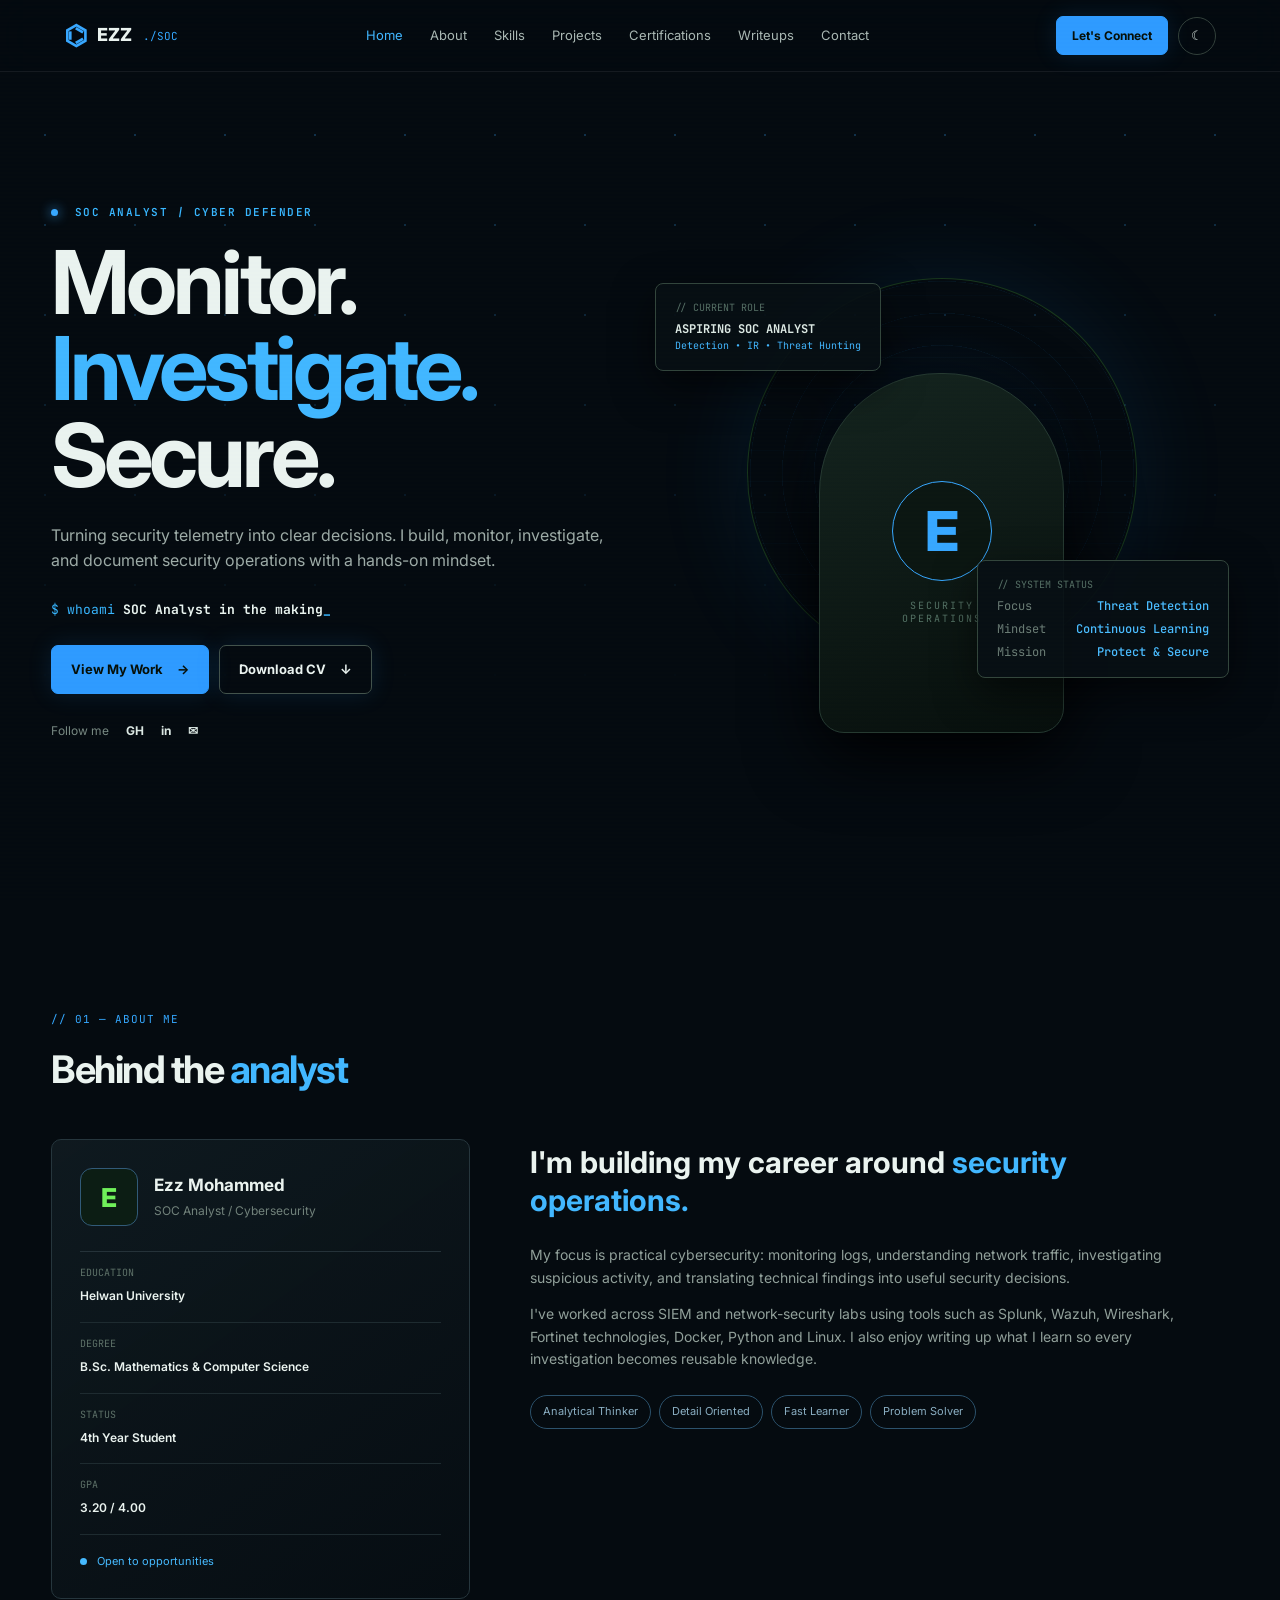
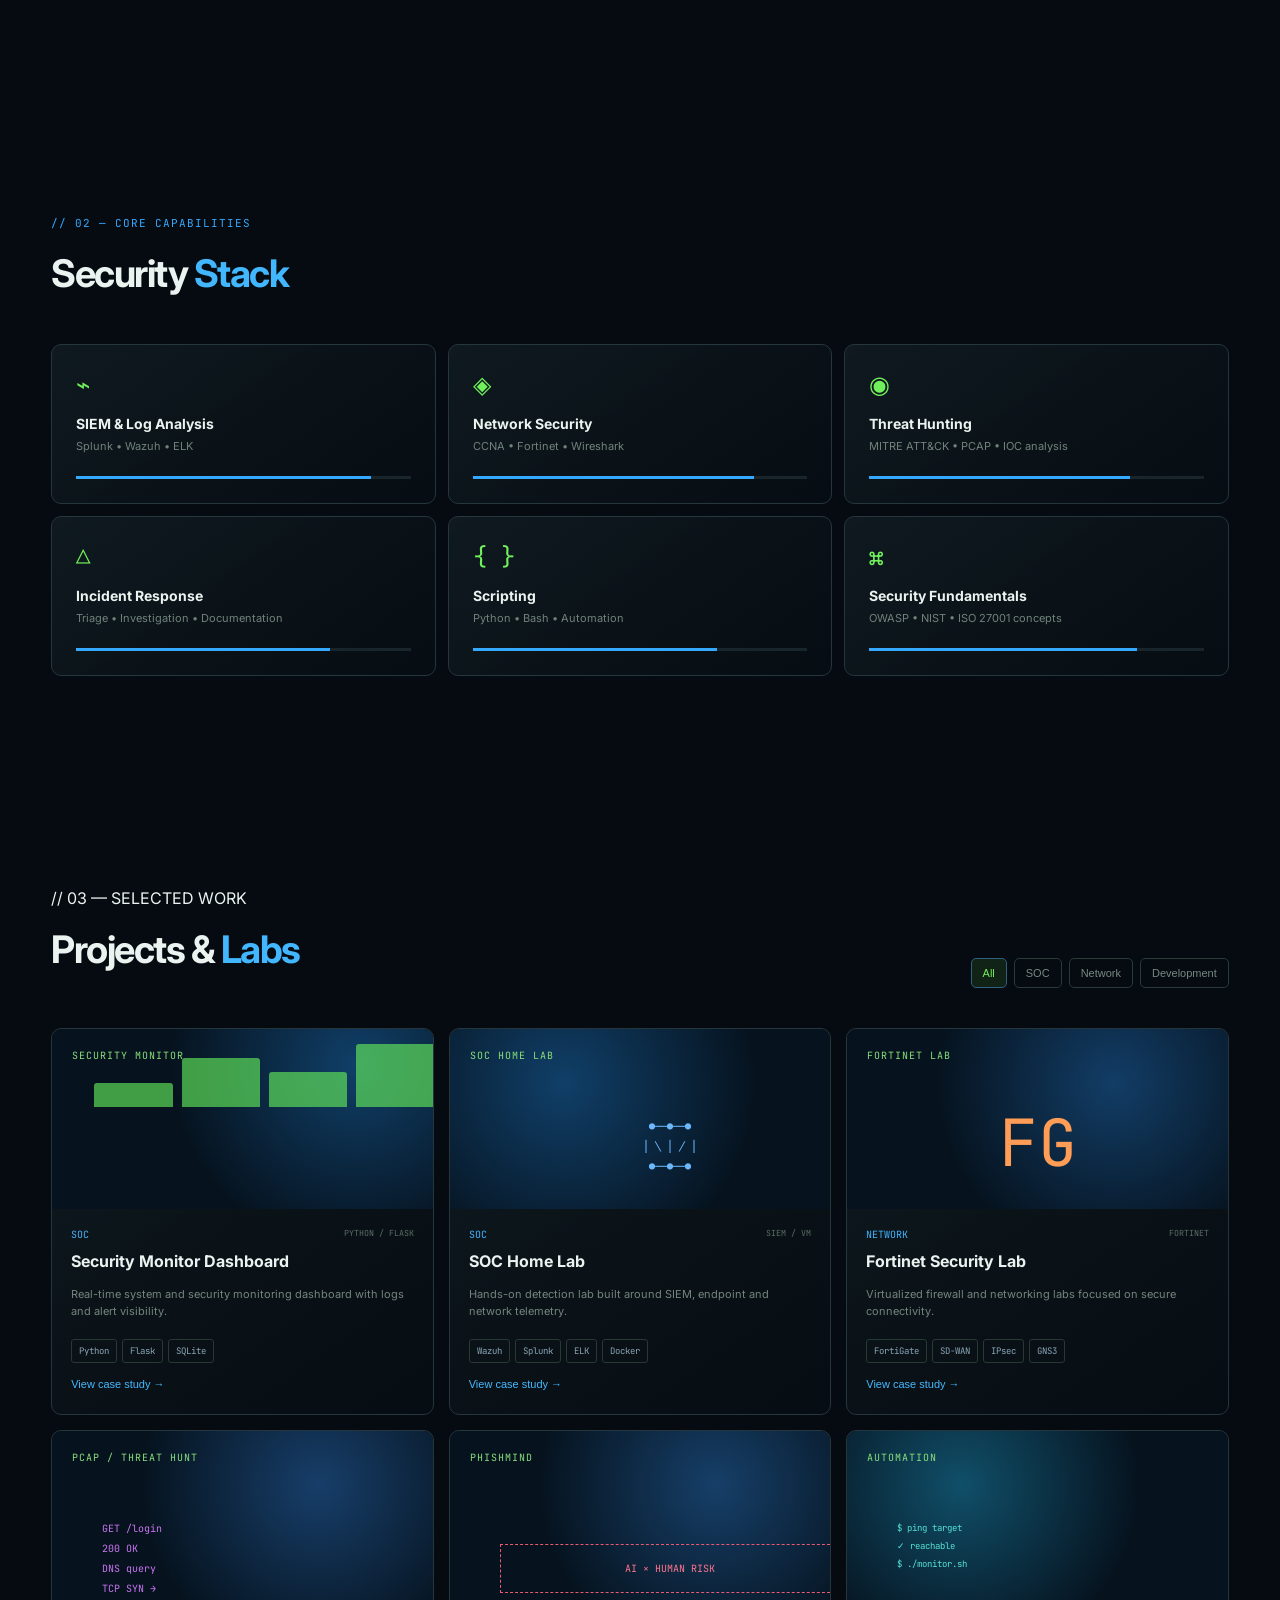
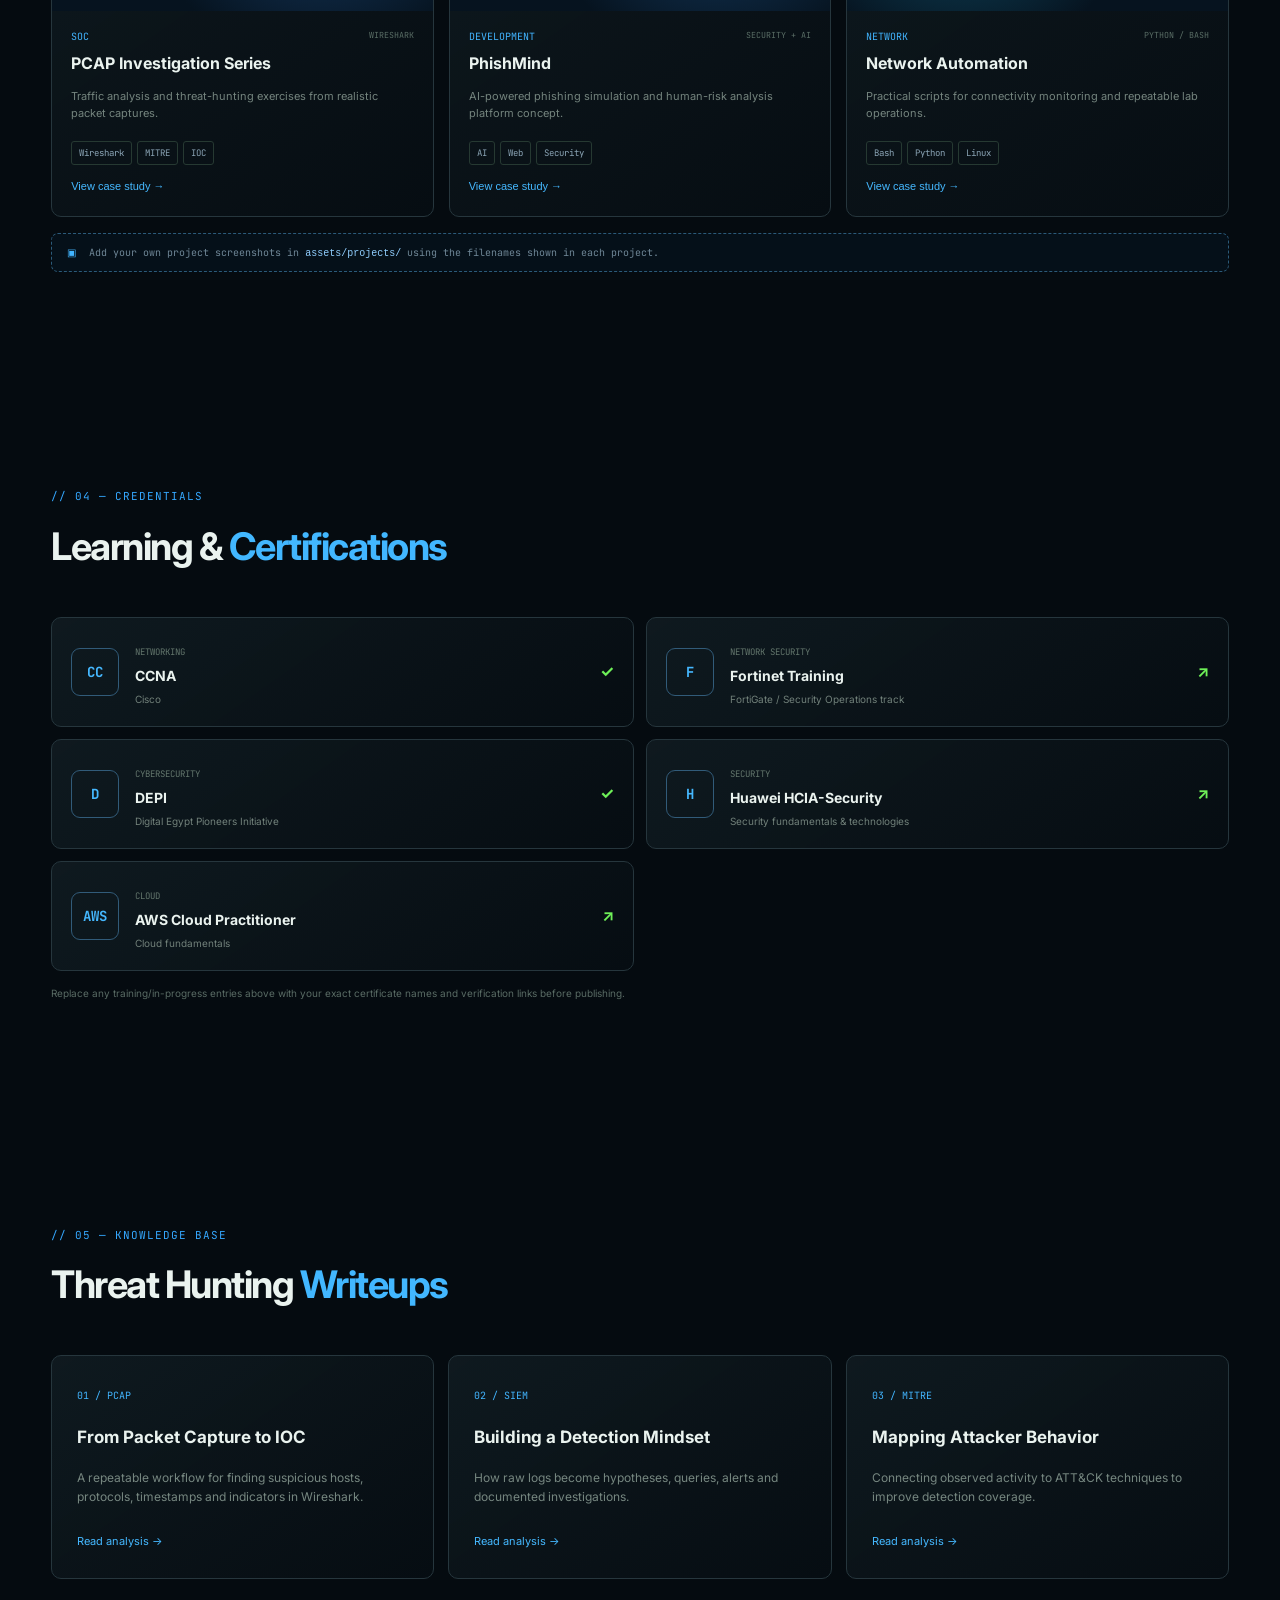
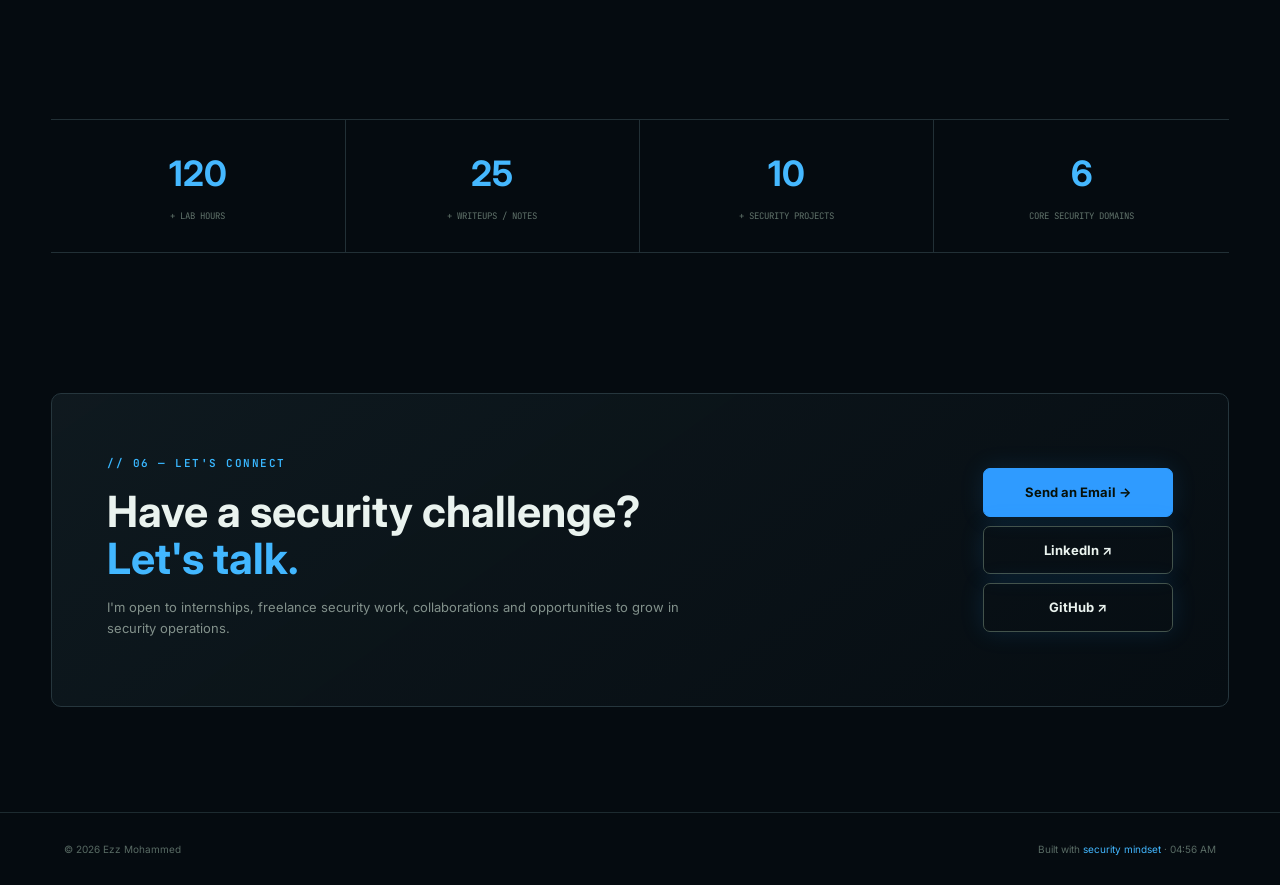
==== commit 44586997: "Add files via upload" ====
--- a/index.html
+++ b/index.html
@@ -106,30 +106,43 @@
       <div class="section-head projects-head"><div><span>// 03 — SELECTED WORK</span><h2>Projects & <mark>Labs</mark></h2></div><div class="filters"><button class="filter active" data-filter="all">All</button><button class="filter" data-filter="soc">SOC</button><button class="filter" data-filter="network">Network</button><button class="filter" data-filter="dev">Development</button></div></div>
       <div id="projectGrid" class="project-grid">
         <article class="project card" data-cat="soc" data-title="Security Monitor Dashboard" data-desc="A Python/Flask security monitoring dashboard for system, network and log visibility, with alert-oriented views and structured logging.">
-          <div class="project-screen screen-green"><span>SECURITY MONITOR</span><div class="mini-bars"><i></i><i></i><i></i><i></i></div></div>
+          <div class="project-screen screen-green project-photo">
+            <img src="assets/projects/security-monitor.jpg" alt="Security Monitor Dashboard screenshot" onerror="this.style.display='none'">
+            <span>SECURITY MONITOR</span><div class="mini-bars"><i></i><i></i><i></i><i></i></div></div>
           <div class="project-body"><div class="project-meta"><span>SOC</span><small>PYTHON / FLASK</small></div><h3>Security Monitor Dashboard</h3><p>Real-time system and security monitoring dashboard with logs and alert visibility.</p><div class="tags"><b>Python</b><b>Flask</b><b>SQLite</b></div><button class="text-btn open-project">View case study →</button></div>
         </article>
         <article class="project card" data-cat="soc" data-title="SOC Home Lab" data-desc="A hands-on lab environment combining Wazuh, Splunk, ELK, Docker and virtual machines to practice monitoring, detection, investigation and response workflows.">
-          <div class="project-screen screen-blue"><span>SOC HOME LAB</span><div class="network-map">●──●──●<br>│ ╲ │ ╱ │<br>●──●──●</div></div>
+          <div class="project-screen screen-blue project-photo">
+            <img src="assets/projects/soc-home-lab.jpg" alt="SOC Home Lab screenshot" onerror="this.style.display='none'">
+            <span>SOC HOME LAB</span><div class="network-map">●──●──●<br>│ ╲ │ ╱ │<br>●──●──●</div></div>
           <div class="project-body"><div class="project-meta"><span>SOC</span><small>SIEM / VM</small></div><h3>SOC Home Lab</h3><p>Hands-on detection lab built around SIEM, endpoint and network telemetry.</p><div class="tags"><b>Wazuh</b><b>Splunk</b><b>ELK</b><b>Docker</b></div><button class="text-btn open-project">View case study →</button></div>
         </article>
         <article class="project card" data-cat="network" data-title="Fortinet Network Security Lab" data-desc="Network-security practice covering FortiGate, FortiManager, HA, SD-WAN and IPsec VPN concepts in virtualized lab environments.">
-          <div class="project-screen screen-orange"><span>FORTINET LAB</span><div class="forti">FG</div></div>
+          <div class="project-screen screen-orange project-photo">
+            <img src="assets/projects/fortinet-lab.jpg" alt="Fortinet Security Lab screenshot" onerror="this.style.display='none'">
+            <span>FORTINET LAB</span><div class="forti">FG</div></div>
           <div class="project-body"><div class="project-meta"><span>NETWORK</span><small>FORTINET</small></div><h3>Fortinet Security Lab</h3><p>Virtualized firewall and networking labs focused on secure connectivity.</p><div class="tags"><b>FortiGate</b><b>SD-WAN</b><b>IPsec</b><b>GNS3</b></div><button class="text-btn open-project">View case study →</button></div>
         </article>
         <article class="project card" data-cat="soc" data-title="PCAP Investigation Series" data-desc="Wireshark-based investigations of suspicious traffic, HTTP activity, indicators and attacker behavior, mapped to practical detection questions.">
-          <div class="project-screen screen-purple"><span>PCAP / THREAT HUNT</span><div class="pcap-lines">GET /login<br>200 OK<br>DNS query<br>TCP SYN →</div></div>
+          <div class="project-screen screen-purple project-photo">
+            <img src="assets/projects/pcap-investigation.jpg" alt="PCAP investigation screenshot" onerror="this.style.display='none'">
+            <span>PCAP / THREAT HUNT</span><div class="pcap-lines">GET /login<br>200 OK<br>DNS query<br>TCP SYN →</div></div>
           <div class="project-body"><div class="project-meta"><span>SOC</span><small>WIRESHARK</small></div><h3>PCAP Investigation Series</h3><p>Traffic analysis and threat-hunting exercises from realistic packet captures.</p><div class="tags"><b>Wireshark</b><b>MITRE</b><b>IOC</b></div><button class="text-btn open-project">View case study →</button></div>
         </article>
         <article class="project card" data-cat="dev" data-title="PhishMind" data-desc="A graduation-project concept for AI-powered phishing simulation and human-risk analysis, connecting security awareness with measurable behavior.">
-          <div class="project-screen screen-red"><span>PHISHMIND</span><div class="ai-node">AI × HUMAN RISK</div></div>
+          <div class="project-screen screen-red project-photo">
+            <img src="assets/projects/phishmind.jpg" alt="PhishMind project screenshot" onerror="this.style.display='none'">
+            <span>PHISHMIND</span><div class="ai-node">AI × HUMAN RISK</div></div>
           <div class="project-body"><div class="project-meta"><span>DEVELOPMENT</span><small>SECURITY + AI</small></div><h3>PhishMind</h3><p>AI-powered phishing simulation and human-risk analysis platform concept.</p><div class="tags"><b>AI</b><b>Web</b><b>Security</b></div><button class="text-btn open-project">View case study →</button></div>
         </article>
         <article class="project card" data-cat="network" data-title="Network Automation Scripts" data-desc="Small Bash and Python utilities for connectivity checks, logging, network troubleshooting and repetitive security-lab tasks.">
-          <div class="project-screen screen-cyan"><span>AUTOMATION</span><div class="code-window">$ ping target<br>✓ reachable<br>$ ./monitor.sh</div></div>
+          <div class="project-screen screen-cyan project-photo">
+            <img src="assets/projects/network-automation.jpg" alt="Network automation screenshot" onerror="this.style.display='none'">
+            <span>AUTOMATION</span><div class="code-window">$ ping target<br>✓ reachable<br>$ ./monitor.sh</div></div>
           <div class="project-body"><div class="project-meta"><span>NETWORK</span><small>PYTHON / BASH</small></div><h3>Network Automation</h3><p>Practical scripts for connectivity monitoring and repeatable lab operations.</p><div class="tags"><b>Bash</b><b>Python</b><b>Linux</b></div><button class="text-btn open-project">View case study →</button></div>
         </article>
       </div>
+      <div class="photo-tip"><span>▣</span> Add your own project screenshots in <code>assets/projects/</code> using the filenames shown in each project.</div>
     </section>
 
     <section id="certifications" class="section">
--- a/style.css
+++ b/style.css
@@ -1 +1,9 @@
-*{box-sizing:border-box}html{scroll-behavior:smooth}body{margin:0;background:#050b10;color:#eaf3ef;font-family:Inter,sans-serif;line-height:1.6}body.light{background:#f5f8f6;color:#101914}.section{width:min(1180px,92%);margin:auto;padding:105px 0;position:relative}.nav{height:72px;position:fixed;top:0;left:0;right:0;z-index:50;display:flex;align-items:center;justify-content:space-between;padding:0 5%;background:rgba(5,11,16,.78);backdrop-filter:blur(18px);border-bottom:1px solid rgba(255,255,255,.07)}body.light .nav{background:rgba(245,248,246,.8)}.brand{display:flex;gap:9px;align-items:center;text-decoration:none;color:inherit;font-weight:800;font-size:18px}.brand-shield{color:#70ff52;font-size:27px}.brand small{font:11px "JetBrains Mono";color:#65df55;margin-left:2px}nav{display:flex;gap:27px}nav a{color:#aab8b3;text-decoration:none;font-size:13px}nav a:hover,nav a.active{color:#72f05b}.nav-actions{display:flex;gap:10px;align-items:center}.btn{display:inline-flex;align-items:center;gap:14px;padding:13px 19px;border-radius:7px;border:1px solid #67ed50;background:#67ed50;color:#071008;text-decoration:none;font-weight:700;font-size:13px;box-shadow:0 0 24px rgba(103,237,80,.13);transition:.25s}.btn:hover{transform:translateY(-2px);box-shadow:0 0 35px rgba(103,237,80,.24)}.btn-ghost{background:transparent;color:#eaf3ef;border-color:#43534c}.btn-small{padding:9px 15px;font-size:12px}.icon-btn{border:1px solid #33413b;background:transparent;color:#d8e5df;border-radius:50%;width:38px;height:38px;cursor:pointer}.menu{display:none;border-radius:7px}.hero{min-height:100vh;padding-top:150px;display:grid;grid-template-columns:1fr 1fr;align-items:center;gap:30px}.eyebrow{font:600 11px "JetBrains Mono";letter-spacing:1.5px;color:#69ef51}.status-dot{display:inline-block;width:7px;height:7px;border-radius:50%;background:#70ff52;box-shadow:0 0 12px #70ff52;margin-right:8px}.hero h1{font-size:clamp(54px,7vw,88px);line-height:.98;margin:20px 0 25px;letter-spacing:-4px}.hero h1 span,mark{color:#72f05b;background:none}.hero-text{max-width:590px;color:#9eaca7;font-size:16px}.typing{margin:27px 0;color:#aebdb7;font:13px "JetBrains Mono"}.typing span{color:#69ef51}.typing strong{color:#e9f4ef}.typing b{color:#69ef51}.hero-buttons{display:flex;gap:10px}.socials{display:flex;gap:17px;align-items:center;margin-top:27px;font-size:12px;color:#788982}.socials a{color:#dce8e3;text-decoration:none;font-weight:700}.hero-visual{height:560px;position:relative;display:flex;align-items:center;justify-content:center}.grid-globe{width:390px;height:390px;border:1px solid rgba(104,239,81,.2);border-radius:50%;background:radial-gradient(circle at center,rgba(66,206,71,.15),transparent 55%),repeating-radial-gradient(circle,transparent 0 31px,rgba(95,239,81,.08) 32px),repeating-linear-gradient(0deg,transparent 0 30px,rgba(95,239,81,.05) 31px);box-shadow:0 0 100px rgba(64,239,81,.1);display:grid;place-items:center;color:#71f15c;font-size:170px}.portrait-placeholder{position:absolute;bottom:20px;width:245px;height:360px;border-radius:120px 120px 25px 25px;background:linear-gradient(160deg,#15251f,#08100d);display:flex;align-items:center;justify-content:center;flex-direction:column;border:1px solid #263a31;box-shadow:0 20px 70px #000}.portrait-icon{width:100px;height:100px;border-radius:50%;display:grid;place-items:center;border:1px solid #70ff52;color:#70ff52;font-size:55px;font-weight:800;background:#0c1712}.portrait-placeholder span{text-align:center;color:#557365;font:10px "JetBrains Mono";letter-spacing:2px;margin-top:18px}.terminal-card{position:absolute;z-index:2;background:rgba(8,16,21,.9);border:1px solid #33463c;border-radius:8px;padding:17px 19px;box-shadow:0 15px 40px #0008;font:12px "JetBrains Mono"}.terminal-card small{display:block;color:#567065;margin-bottom:7px}.terminal-card strong{display:block;color:#dce9e3;font-size:12px}.terminal-card em{font-style:normal;color:#70ef58;font-size:10px}.terminal-card.bottom{right:0;bottom:75px}.terminal-card.bottom div{display:flex;justify-content:space-between;gap:30px;margin-top:7px}.terminal-card.bottom span{color:#6b7d75}.terminal-card.bottom b{color:#76ef5d;font-weight:500}.terminal-card.top{left:0;top:90px}.card,.skill-card{background:linear-gradient(145deg,rgba(18,29,35,.8),rgba(7,14,19,.85));border:1px solid #26363d;border-radius:10px}.section-head{margin-bottom:40px}.section-head>span{font:11px "JetBrains Mono";color:#65df55;letter-spacing:1px}.section-head h2{font-size:38px;letter-spacing:-1.5px;margin:8px 0}.about-grid{display:grid;grid-template-columns:.75fr 1.25fr;gap:60px}.profile-card{padding:28px}.profile-top{display:flex;gap:16px;align-items:center;padding-bottom:25px;border-bottom:1px solid #253239}.avatar{width:58px;height:58px;border-radius:12px;display:grid;place-items:center;background:#0c1d14;border:1px solid #33523a;color:#70f05a;font-size:26px;font-weight:800}.profile-top h3{margin:0;font-size:17px}.profile-top p{margin:2px 0;color:#71827b;font-size:12px}.profile-lines>div{padding:14px 0;border-bottom:1px solid #1e2b30}.profile-lines span{display:block;color:#5e7269;font:10px "JetBrains Mono";margin-bottom:3px}.profile-lines strong{font-size:12px;font-weight:600}.availability{margin-top:18px;color:#73e75e;font-size:11px}.availability span{display:inline-block;width:7px;height:7px;border-radius:50%;background:#73e75e;margin-right:7px}.about-copy{padding-top:5px}.about-copy h3{font-size:30px;line-height:1.25;margin:0 0 25px}.about-copy p{color:#91a09a;max-width:670px;font-size:14px}.chips{display:flex;gap:8px;flex-wrap:wrap;margin-top:25px}.chips span{border:1px solid #30483a;color:#82a890;border-radius:30px;padding:7px 12px;font-size:11px}.skill-grid{display:grid;grid-template-columns:repeat(3,1fr);gap:12px}.skill-card{padding:24px}.skill-icon{font:24px "JetBrains Mono";color:#70f05b}.skill-card h3{font-size:14px;margin:13px 0 3px}.skill-card p{color:#71827b;font-size:11px;margin:0}.meter{height:3px;background:#18252a;margin-top:20px}.meter i{display:block;height:100%;background:#69eb52}.projects-head{display:flex;justify-content:space-between;align-items:end}.filters{display:flex;gap:7px}.filter{border:1px solid #293b36;background:transparent;color:#778983;border-radius:5px;padding:8px 11px;font-size:11px;cursor:pointer}.filter.active,.filter:hover{background:#112217;color:#70ef59;border-color:#3d6541}.project-grid{display:grid;grid-template-columns:repeat(3,1fr);gap:15px}.project{overflow:hidden;transition:.3s}.project:hover{transform:translateY(-5px);border-color:#41614d}.project-screen{height:180px;padding:20px;font:10px "JetBrains Mono";position:relative;overflow:hidden}.screen-green{background:radial-gradient(circle at 80% 20%,#1a5a2d,#07140e 55%)}.screen-blue{background:radial-gradient(circle at 30% 30%,#163f63,#071018 65%)}.screen-orange{background:radial-gradient(circle at 70% 30%,#5a3515,#120e09 60%)}.screen-purple{background:radial-gradient(circle at 70% 30%,#4c2162,#110b16 60%)}.screen-red{background:radial-gradient(circle at 70% 30%,#651c2c,#13090d 60%)}.screen-cyan{background:radial-gradient(circle at 30% 30%,#16535b,#071214 60%)}.project-screen>span{color:#8adf7b;letter-spacing:1px}.mini-bars{position:absolute;bottom:25px;left:22px;right:22px;height:70px;display:flex;gap:9px;align-items:end}.mini-bars i{flex:1;background:#62e85a;border-radius:3px 3px 0 0;height:var(--h,50%);opacity:.65}.mini-bars i:nth-child(1){height:35%}.mini-bars i:nth-child(2){height:70%}.mini-bars i:nth-child(3){height:50%}.mini-bars i:nth-child(4){height:90%}.network-map,.pcap-lines,.code-window{position:absolute;inset:55px 30px;text-align:center;color:#6cb8ff;line-height:2}.forti{font-size:65px;color:#ff9c55;text-align:center;margin-top:38px}.pcap-lines{color:#ca75f2;text-align:left}.code-window{color:#55e1d4;text-align:left;font-size:9px}.ai-node{position:absolute;top:80px;left:30px;right:30px;border:1px dashed #ed5971;padding:17px;text-align:center;color:#ff758c}.project-body{padding:19px}.project-meta{display:flex;justify-content:space-between;color:#6be95a;font:10px "JetBrains Mono"}.project-meta small{color:#596d65}.project h3{font-size:16px;margin:8px 0}.project p{color:#74847e;font-size:11px;min-height:42px}.tags{display:flex;gap:5px;flex-wrap:wrap}.tags b{font:9px "JetBrains Mono";font-weight:400;padding:5px 7px;border:1px solid #263932;color:#7d9489;border-radius:3px}.text-btn{display:inline-block;margin-top:15px;background:none;border:0;padding:0;color:#6ff057;font-size:11px;cursor:pointer;text-decoration:none}.cert-grid{display:grid;grid-template-columns:1fr 1fr;gap:12px}.cert-card{display:flex;align-items:center;gap:16px;padding:19px}.cert-logo{width:48px;height:48px;border:1px solid #35513c;border-radius:9px;display:grid;place-items:center;color:#6cf15a;font:700 14px "JetBrains Mono"}.cert-card small{font:9px "JetBrains Mono";color:#63776d}.cert-card h3{font-size:14px;margin:3px 0}.cert-card p{margin:0;color:#71817a;font-size:10px}.cert-card>strong{margin-left:auto;color:#6ef058}.note{color:#596b64;font-size:10px;margin-top:14px}.writeup-grid{display:grid;grid-template-columns:repeat(3,1fr);gap:14px}.writeup{padding:25px}.writeup>span{font:10px "JetBrains Mono";color:#68e957}.writeup h3{font-size:17px}.writeup p{color:#768780;font-size:12px}.stats{padding-top:35px;padding-bottom:35px}.stats>div{display:grid;grid-template-columns:repeat(4,1fr);border-top:1px solid #223036;border-bottom:1px solid #223036}.stat{text-align:center;padding:25px;border-right:1px solid #223036}.stat:last-child{border:0}.stat strong{display:block;color:#6ff057;font-size:35px}.stat span{font:9px "JetBrains Mono";color:#61736b}.contact-box{padding:55px;display:flex;justify-content:space-between;gap:40px;align-items:center}.contact-box h2{font-size:43px;line-height:1.1;margin:14px 0}.contact-box p{color:#82918b;max-width:580px;font-size:13px}.contact-actions{display:flex;flex-direction:column;gap:9px;min-width:190px}.contact-actions .btn{justify-content:center}footer{border-top:1px solid #1d2b30;padding:28px 5%;display:flex;justify-content:space-between;color:#596b64;font-size:10px}#particles{position:fixed;inset:0;pointer-events:none;opacity:.3;background-image:radial-gradient(#69ed58 1px,transparent 1px);background-size:90px 90px;mask-image:linear-gradient(to bottom,black,transparent 80%)}.scanline{position:fixed;inset:0;pointer-events:none;background:linear-gradient(transparent 50%,rgba(110,255,90,.012) 50%);background-size:100% 4px;z-index:100;opacity:.25}.modal{position:fixed;inset:0;background:#020608cc;backdrop-filter:blur(8px);z-index:80;display:none;place-items:center;padding:20px}.modal.show{display:grid}.modal-box{width:min(650px,95%);padding:35px;position:relative}.modal-box h2{font-size:30px;margin:10px 0}.modal-box p{color:#8fa099}.close{position:absolute;right:18px;top:13px;background:none;border:0;color:#9aaca4;font-size:27px;cursor:pointer}.modal-terminal{margin-top:25px;background:#050b0d;border:1px solid #23332e;border-radius:7px;padding:17px;font:11px "JetBrains Mono";line-height:2}.modal-terminal span{color:#62e951}.modal-terminal b{color:#d3e4dc;font-weight:500;margin-left:10px}@media(max-width:900px){nav{display:none}.menu{display:block}.nav .btn-small{display:none}.hero{grid-template-columns:1fr;padding-top:120px}.hero-visual{height:450px}.project-grid{grid-template-columns:1fr 1fr}.skill-grid{grid-template-columns:1fr 1fr}.about-grid{grid-template-columns:1fr}.writeup-grid{grid-template-columns:1fr}.contact-box{flex-direction:column;align-items:flex-start}.cert-grid{grid-template-columns:1fr}}@media(max-width:600px){.section{padding:75px 0}.hero h1{font-size:55px}.hero-visual{height:370px}.grid-globe{width:280px;height:280px}.portrait-placeholder{height:260px;width:180px}.terminal-card.top{left:-8px;top:35px}.terminal-card.bottom{right:-8px;bottom:30px}.skill-grid,.project-grid{grid-template-columns:1fr}.projects-head{display:block}.filters{margin-top:20px;flex-wrap:wrap}.stats>div{grid-template-columns:1fr 1fr}.stat:nth-child(2){border:0}.contact-box{padding:30px}.contact-box h2{font-size:32px}footer{flex-direction:column;gap:8px}body.mobile-open nav{display:flex;position:absolute;top:72px;left:0;right:0;background:#081014;padding:20px;flex-direction:column;gap:17px;border-bottom:1px solid #233238}.hero-buttons{flex-wrap:wrap}}body.light .card,body.light .skill-card{background:#fff;border-color:#d7e1dc}body.light .hero-text,body.light .about-copy p,body.light .project p,body.light .writeup p{color:#52635b}body.light .btn-ghost{color:#152019}body.light .terminal-card{background:#fff;color:#16221d}+*{box-sizing:border-box}html{scroll-behavior:smooth}body{margin:0;background:#050b10;color:#eaf3ef;font-family:Inter,sans-serif;line-height:1.6}body.light{background:#f5f8f6;color:#101914}.section{width:min(1180px,92%);margin:auto;padding:105px 0;position:relative}.nav{height:72px;position:fixed;top:0;left:0;right:0;z-index:50;display:flex;align-items:center;justify-content:space-between;padding:0 5%;background:rgba(5,11,16,.78);backdrop-filter:blur(18px);border-bottom:1px solid rgba(255,255,255,.07)}body.light .nav{background:rgba(245,248,246,.8)}.brand{display:flex;gap:9px;align-items:center;text-decoration:none;color:inherit;font-weight:800;font-size:18px}.brand-shield{color:#38a8ff;font-size:27px}.brand small{font:11px "JetBrains Mono";color:#35a8ff;margin-left:2px}nav{display:flex;gap:27px}nav a{color:#aab8b3;text-decoration:none;font-size:13px}nav a:hover,nav a.active{color:#42b7ff}.nav-actions{display:flex;gap:10px;align-items:center}.btn{display:inline-flex;align-items:center;gap:14px;padding:13px 19px;border-radius:7px;border:1px solid #2f9bff;background:#2f9bff;color:#071008;text-decoration:none;font-weight:700;font-size:13px;box-shadow:0 0 24px rgba(40,155,255,.13);transition:.25s}.btn:hover{transform:translateY(-2px);box-shadow:0 0 35px rgba(40,155,255,.24)}.btn-ghost{background:transparent;color:#eaf3ef;border-color:#43534c}.btn-small{padding:9px 15px;font-size:12px}.icon-btn{border:1px solid #33413b;background:transparent;color:#d8e5df;border-radius:50%;width:38px;height:38px;cursor:pointer}.menu{display:none;border-radius:7px}.hero{min-height:100vh;padding-top:150px;display:grid;grid-template-columns:1fr 1fr;align-items:center;gap:30px}.eyebrow{font:600 11px "JetBrains Mono";letter-spacing:1.5px;color:#39b7ff}.status-dot{display:inline-block;width:7px;height:7px;border-radius:50%;background:#38a8ff;box-shadow:0 0 12px #38a8ff;margin-right:8px}.hero h1{font-size:clamp(54px,7vw,88px);line-height:.98;margin:20px 0 25px;letter-spacing:-4px}.hero h1 span,mark{color:#42b7ff;background:none}.hero-text{max-width:590px;color:#9eaca7;font-size:16px}.typing{margin:27px 0;color:#aebdb7;font:13px "JetBrains Mono"}.typing span{color:#39b7ff}.typing strong{color:#e9f4ef}.typing b{color:#39b7ff}.hero-buttons{display:flex;gap:10px}.socials{display:flex;gap:17px;align-items:center;margin-top:27px;font-size:12px;color:#788982}.socials a{color:#dce8e3;text-decoration:none;font-weight:700}.hero-visual{height:560px;position:relative;display:flex;align-items:center;justify-content:center}.grid-globe{width:390px;height:390px;border:1px solid rgba(104,239,81,.2);border-radius:50%;background:radial-gradient(circle at center,rgba(40,150,255,.15),transparent 55%),repeating-radial-gradient(circle,transparent 0 31px,rgba(40,160,255,.08) 32px),repeating-linear-gradient(0deg,transparent 0 30px,rgba(40,160,255,.05) 31px);box-shadow:0 0 100px rgba(40,160,255,.1);display:grid;place-items:center;color:#43b9ff;font-size:170px}.portrait-placeholder{position:absolute;bottom:20px;width:245px;height:360px;border-radius:120px 120px 25px 25px;background:linear-gradient(160deg,#15251f,#08100d);display:flex;align-items:center;justify-content:center;flex-direction:column;border:1px solid #263a31;box-shadow:0 20px 70px #000}.portrait-icon{width:100px;height:100px;border-radius:50%;display:grid;place-items:center;border:1px solid #38a8ff;color:#38a8ff;font-size:55px;font-weight:800;background:#0c1712}.portrait-placeholder span{text-align:center;color:#557365;font:10px "JetBrains Mono";letter-spacing:2px;margin-top:18px}.terminal-card{position:absolute;z-index:2;background:rgba(8,16,21,.9);border:1px solid #33463c;border-radius:8px;padding:17px 19px;box-shadow:0 15px 40px #0008;font:12px "JetBrains Mono"}.terminal-card small{display:block;color:#567065;margin-bottom:7px}.terminal-card strong{display:block;color:#dce9e3;font-size:12px}.terminal-card em{font-style:normal;color:#43b8ff;font-size:10px}.terminal-card.bottom{right:0;bottom:75px}.terminal-card.bottom div{display:flex;justify-content:space-between;gap:30px;margin-top:7px}.terminal-card.bottom span{color:#6b7d75}.terminal-card.bottom b{color:#4bbdff;font-weight:500}.terminal-card.top{left:0;top:90px}.card,.skill-card{background:linear-gradient(145deg,rgba(18,29,35,.8),rgba(7,14,19,.85));border:1px solid #26363d;border-radius:10px}.section-head{margin-bottom:40px}.section-head>span{font:11px "JetBrains Mono";color:#35a8ff;letter-spacing:1px}.section-head h2{font-size:38px;letter-spacing:-1.5px;margin:8px 0}.about-grid{display:grid;grid-template-columns:.75fr 1.25fr;gap:60px}.profile-card{padding:28px}.profile-top{display:flex;gap:16px;align-items:center;padding-bottom:25px;border-bottom:1px solid #253239}.avatar{width:58px;height:58px;border-radius:12px;display:grid;place-items:center;background:#0c1d14;border:1px solid #315a78;color:#70f05a;font-size:26px;font-weight:800}.profile-top h3{margin:0;font-size:17px}.profile-top p{margin:2px 0;color:#71827b;font-size:12px}.profile-lines>div{padding:14px 0;border-bottom:1px solid #1e2b30}.profile-lines span{display:block;color:#5e7269;font:10px "JetBrains Mono";margin-bottom:3px}.profile-lines strong{font-size:12px;font-weight:600}.availability{margin-top:18px;color:#46baff;font-size:11px}.availability span{display:inline-block;width:7px;height:7px;border-radius:50%;background:#46baff;margin-right:7px}.about-copy{padding-top:5px}.about-copy h3{font-size:30px;line-height:1.25;margin:0 0 25px}.about-copy p{color:#91a09a;max-width:670px;font-size:14px}.chips{display:flex;gap:8px;flex-wrap:wrap;margin-top:25px}.chips span{border:1px solid #2c526c;color:#8aaec2;border-radius:30px;padding:7px 12px;font-size:11px}.skill-grid{display:grid;grid-template-columns:repeat(3,1fr);gap:12px}.skill-card{padding:24px}.skill-icon{font:24px "JetBrains Mono";color:#70f05b}.skill-card h3{font-size:14px;margin:13px 0 3px}.skill-card p{color:#71827b;font-size:11px;margin:0}.meter{height:3px;background:#18252a;margin-top:20px}.meter i{display:block;height:100%;background:#35a9ff}.projects-head{display:flex;justify-content:space-between;align-items:end}.filters{display:flex;gap:7px}.filter{border:1px solid #293b36;background:transparent;color:#778983;border-radius:5px;padding:8px 11px;font-size:11px;cursor:pointer}.filter.active,.filter:hover{background:#112217;color:#70ef59;border-color:#315f80}.project-grid{display:grid;grid-template-columns:repeat(3,1fr);gap:15px}.project{overflow:hidden;transition:.3s}.project:hover{transform:translateY(-5px);border-color:#315f80}.project-screen{height:180px;padding:20px;font:10px "JetBrains Mono";position:relative;overflow:hidden}.screen-green{background:radial-gradient(circle at 80% 20%,#103f68,#06131f 55%)}.screen-blue{background:radial-gradient(circle at 30% 30%,#103f68,#06131f 65%)}.screen-orange{background:radial-gradient(circle at 70% 30%,#123d66,#06131f 60%)}.screen-purple{background:radial-gradient(circle at 70% 30%,#173e69,#06131f 60%)}.screen-red{background:radial-gradient(circle at 70% 30%,#163f68,#06131f 60%)}.screen-cyan{background:radial-gradient(circle at 30% 30%,#104f69,#06131f 60%)}.project-screen>span{color:#8adf7b;letter-spacing:1px}.mini-bars{position:absolute;bottom:25px;left:22px;right:22px;height:70px;display:flex;gap:9px;align-items:end}.mini-bars i{flex:1;background:#62e85a;border-radius:3px 3px 0 0;height:var(--h,50%);opacity:.65}.mini-bars i:nth-child(1){height:35%}.mini-bars i:nth-child(2){height:70%}.mini-bars i:nth-child(3){height:50%}.mini-bars i:nth-child(4){height:90%}.network-map,.pcap-lines,.code-window{position:absolute;inset:55px 30px;text-align:center;color:#6cb8ff;line-height:2}.forti{font-size:65px;color:#ff9c55;text-align:center;margin-top:38px}.pcap-lines{color:#ca75f2;text-align:left}.code-window{color:#55e1d4;text-align:left;font-size:9px}.ai-node{position:absolute;top:80px;left:30px;right:30px;border:1px dashed #ed5971;padding:17px;text-align:center;color:#ff758c}.project-body{padding:19px}.project-meta{display:flex;justify-content:space-between;color:#42b5ff;font:10px "JetBrains Mono"}.project-meta small{color:#596d65}.project h3{font-size:16px;margin:8px 0}.project p{color:#74847e;font-size:11px;min-height:42px}.tags{display:flex;gap:5px;flex-wrap:wrap}.tags b{font:9px "JetBrains Mono";font-weight:400;padding:5px 7px;border:1px solid #263932;color:#8aa4b5;border-radius:3px}.text-btn{display:inline-block;margin-top:15px;background:none;border:0;padding:0;color:#45b8ff;font-size:11px;cursor:pointer;text-decoration:none}.cert-grid{display:grid;grid-template-columns:1fr 1fr;gap:12px}.cert-card{display:flex;align-items:center;gap:16px;padding:19px}.cert-logo{width:48px;height:48px;border:1px solid #315b79;border-radius:9px;display:grid;place-items:center;color:#45b8ff;font:700 14px "JetBrains Mono"}.cert-card small{font:9px "JetBrains Mono";color:#63776d}.cert-card h3{font-size:14px;margin:3px 0}.cert-card p{margin:0;color:#71817a;font-size:10px}.cert-card>strong{margin-left:auto;color:#6ef058}.note{color:#596b64;font-size:10px;margin-top:14px}.writeup-grid{display:grid;grid-template-columns:repeat(3,1fr);gap:14px}.writeup{padding:25px}.writeup>span{font:10px "JetBrains Mono";color:#42b5ff}.writeup h3{font-size:17px}.writeup p{color:#768780;font-size:12px}.stats{padding-top:35px;padding-bottom:35px}.stats>div{display:grid;grid-template-columns:repeat(4,1fr);border-top:1px solid #223036;border-bottom:1px solid #223036}.stat{text-align:center;padding:25px;border-right:1px solid #223036}.stat:last-child{border:0}.stat strong{display:block;color:#45b8ff;font-size:35px}.stat span{font:9px "JetBrains Mono";color:#61736b}.contact-box{padding:55px;display:flex;justify-content:space-between;gap:40px;align-items:center}.contact-box h2{font-size:43px;line-height:1.1;margin:14px 0}.contact-box p{color:#82918b;max-width:580px;font-size:13px}.contact-actions{display:flex;flex-direction:column;gap:9px;min-width:190px}.contact-actions .btn{justify-content:center}footer{border-top:1px solid #1d2b30;padding:28px 5%;display:flex;justify-content:space-between;color:#596b64;font-size:10px}#particles{position:fixed;inset:0;pointer-events:none;opacity:.3;background-image:radial-gradient(#3baeff 1px,transparent 1px);background-size:90px 90px;mask-image:linear-gradient(to bottom,black,transparent 80%)}.scanline{position:fixed;inset:0;pointer-events:none;background:linear-gradient(transparent 50%,rgba(60,170,255,.012) 50%);background-size:100% 4px;z-index:100;opacity:.25}.modal{position:fixed;inset:0;background:#020608cc;backdrop-filter:blur(8px);z-index:80;display:none;place-items:center;padding:20px}.modal.show{display:grid}.modal-box{width:min(650px,95%);padding:35px;position:relative}.modal-box h2{font-size:30px;margin:10px 0}.modal-box p{color:#8fa099}.close{position:absolute;right:18px;top:13px;background:none;border:0;color:#9aaca4;font-size:27px;cursor:pointer}.modal-terminal{margin-top:25px;background:#050b0d;border:1px solid #23332e;border-radius:7px;padding:17px;font:11px "JetBrains Mono";line-height:2}.modal-terminal span{color:#62e951}.modal-terminal b{color:#d3e4dc;font-weight:500;margin-left:10px}@media(max-width:900px){nav{display:none}.menu{display:block}.nav .btn-small{display:none}.hero{grid-template-columns:1fr;padding-top:120px}.hero-visual{height:450px}.project-grid{grid-template-columns:1fr 1fr}.skill-grid{grid-template-columns:1fr 1fr}.about-grid{grid-template-columns:1fr}.writeup-grid{grid-template-columns:1fr}.contact-box{flex-direction:column;align-items:flex-start}.cert-grid{grid-template-columns:1fr}}@media(max-width:600px){.section{padding:75px 0}.hero h1{font-size:55px}.hero-visual{height:370px}.grid-globe{width:280px;height:280px}.portrait-placeholder{height:260px;width:180px}.terminal-card.top{left:-8px;top:35px}.terminal-card.bottom{right:-8px;bottom:30px}.skill-grid,.project-grid{grid-template-columns:1fr}.projects-head{display:block}.filters{margin-top:20px;flex-wrap:wrap}.stats>div{grid-template-columns:1fr 1fr}.stat:nth-child(2){border:0}.contact-box{padding:30px}.contact-box h2{font-size:32px}footer{flex-direction:column;gap:8px}body.mobile-open nav{display:flex;position:absolute;top:72px;left:0;right:0;background:#081014;padding:20px;flex-direction:column;gap:17px;border-bottom:1px solid #233238}.hero-buttons{flex-wrap:wrap}}body.light .card,body.light .skill-card{background:#fff;border-color:#d7e1dc}body.light .hero-text,body.light .about-copy p,body.light .project p,body.light .writeup p{color:#52635b}body.light .btn-ghost{color:#152019}body.light .terminal-card{background:#fff;color:#16221d}
+.project-photo{position:relative}
+.project-photo img{position:absolute;inset:0;width:100%;height:100%;object-fit:cover;z-index:1;opacity:.82;transition:.35s}
+.project:hover .project-photo img{opacity:1;transform:scale(1.035)}
+.project-photo>span,.project-photo>.mini-bars,.project-photo>.network-map,.project-photo>.forti,.project-photo>.pcap-lines,.project-photo>.ai-node,.project-photo>.code-window{position:relative;z-index:2}
+.project-photo:has(img[style*="none"]) img{display:none}
+.photo-tip{margin-top:16px;padding:12px 15px;border:1px dashed #2b5a79;border-radius:7px;color:#6f8797;font:10px "JetBrains Mono";background:rgba(10,35,55,.25)}
+.photo-tip span{color:#42b5ff;margin-right:7px}.photo-tip code{color:#91cfff}
+body.light .photo-tip{background:#eef7ff;border-color:#9bc9eb;color:#527087}
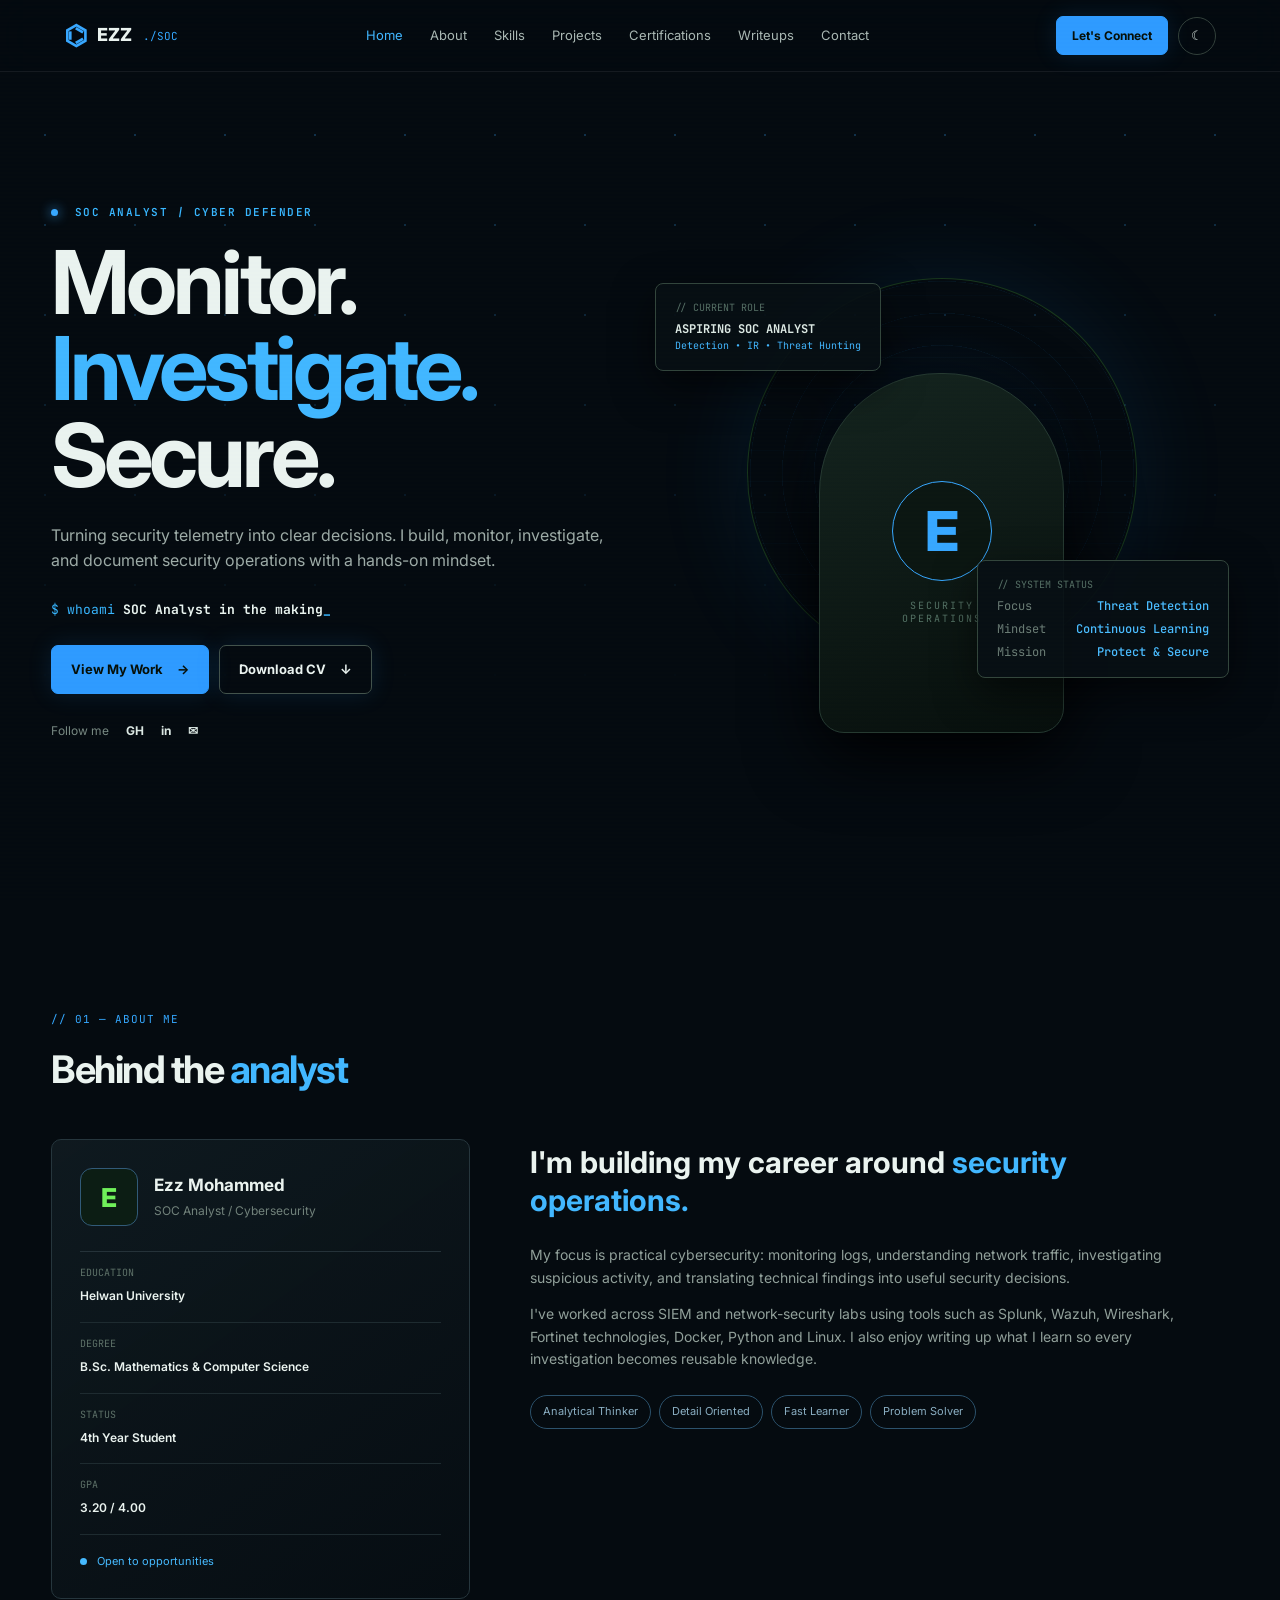
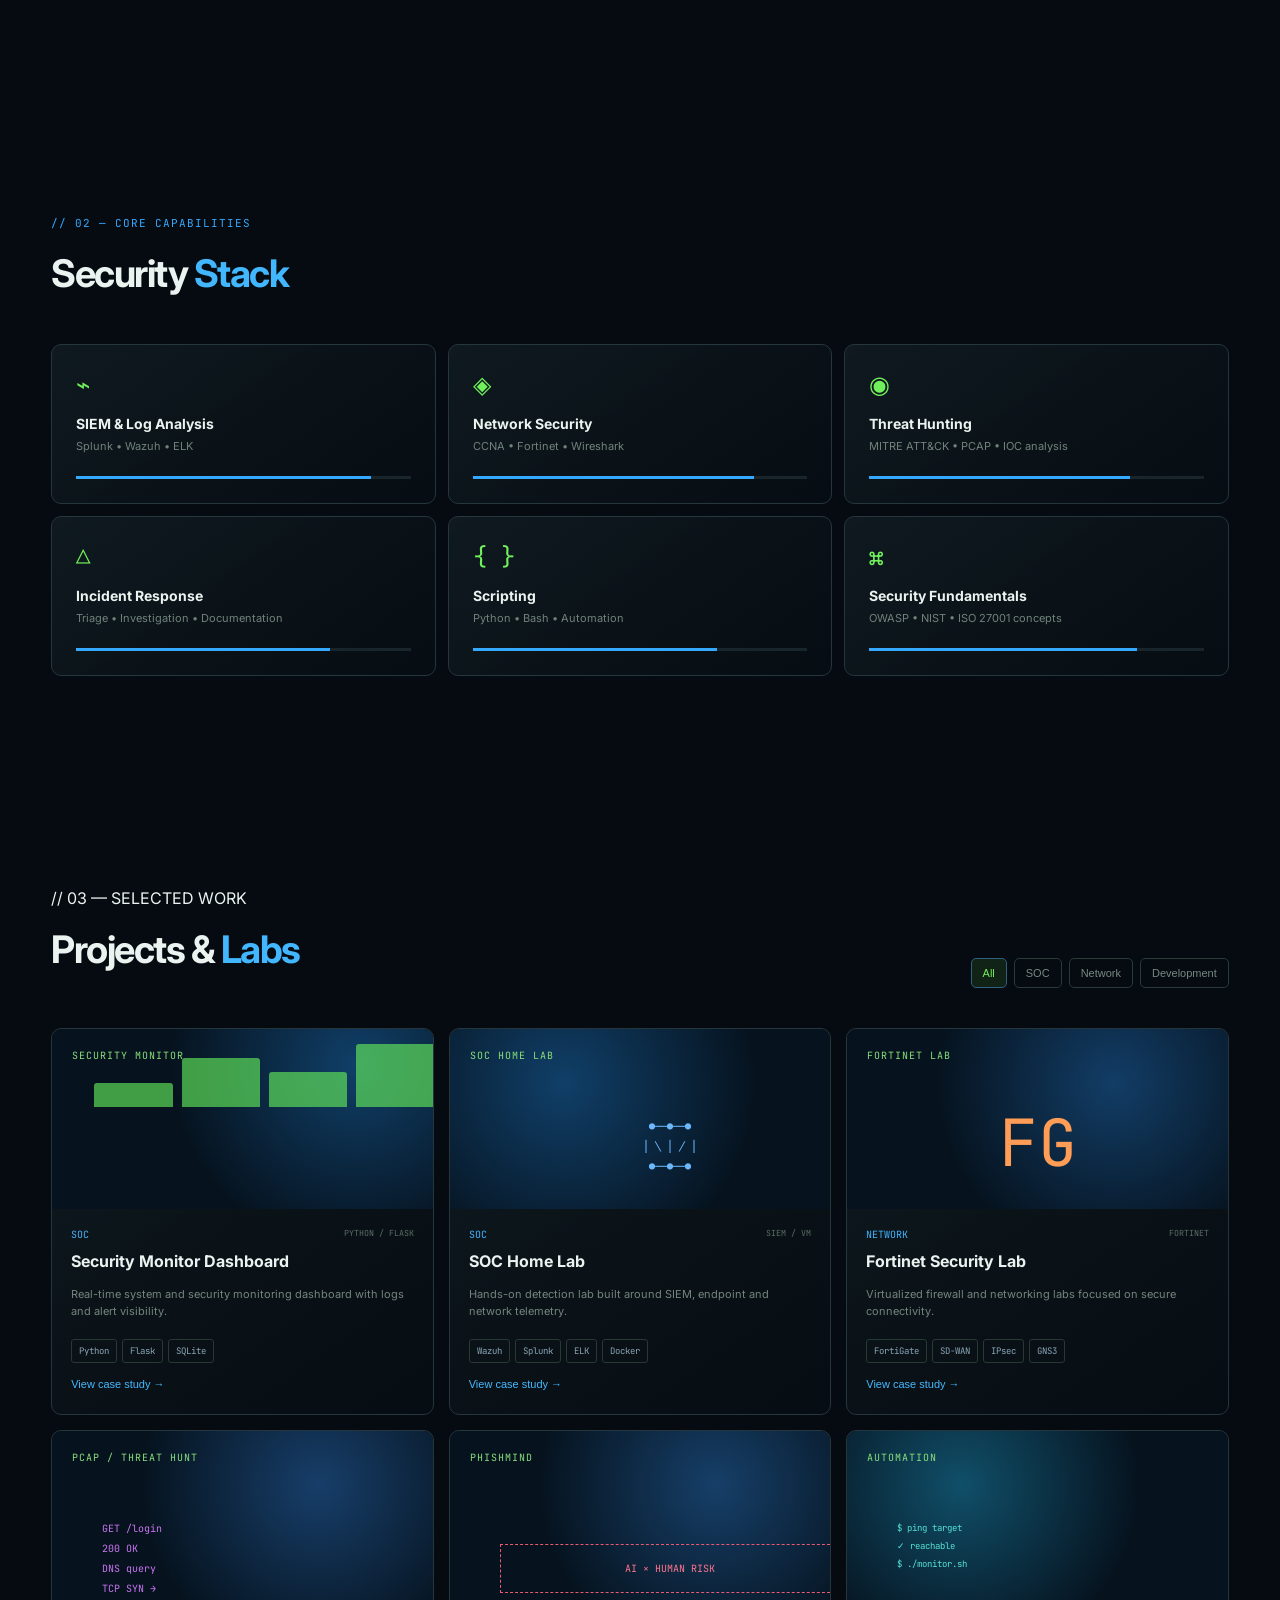
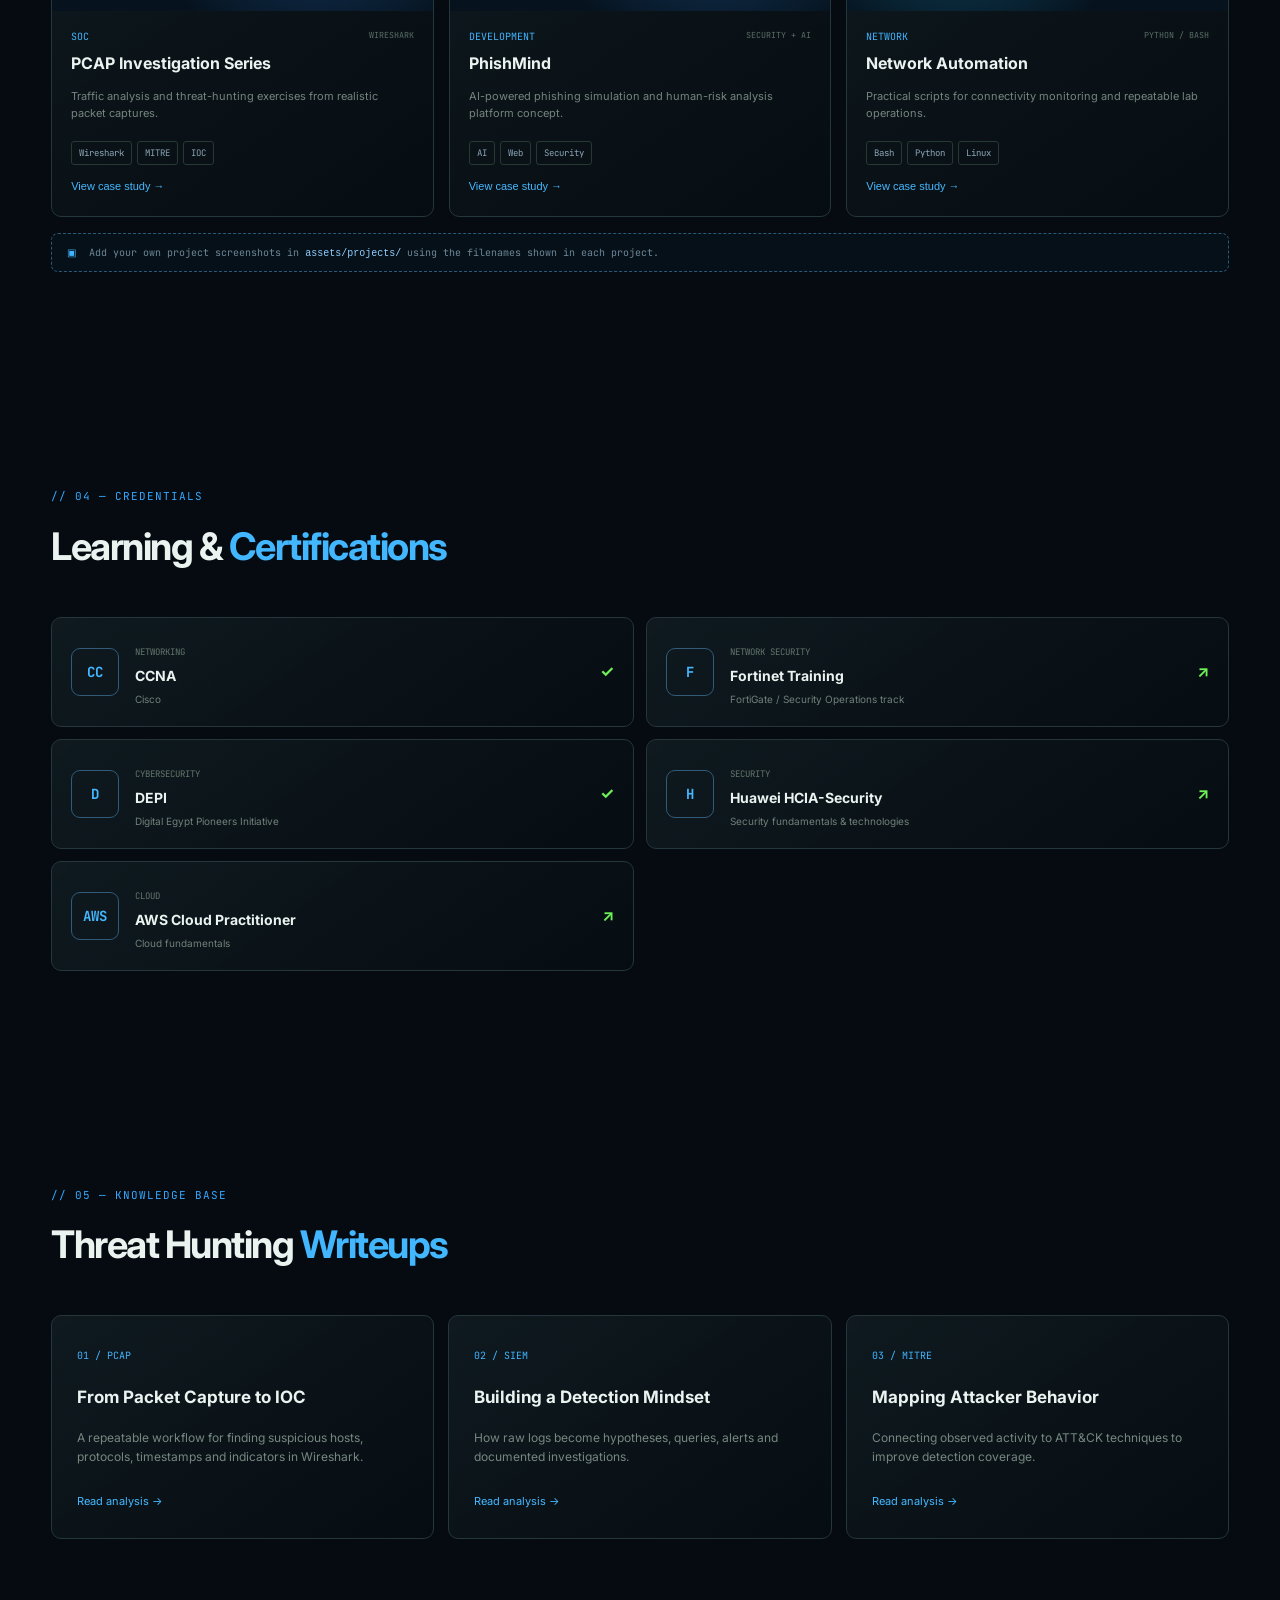
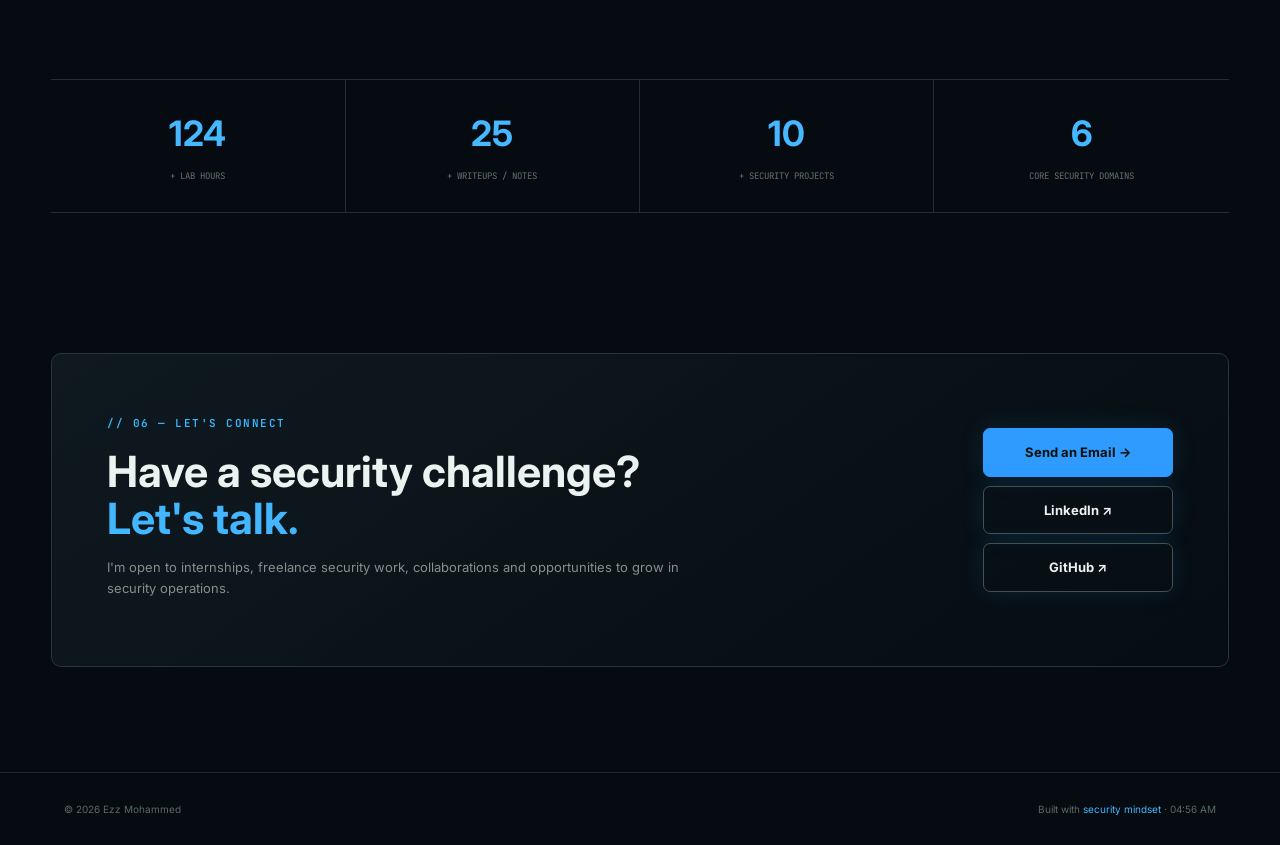
==== commit a9d8ba35: "Fix GitHub link and update contact email Updated GitHub link to point to the correct profile and cha" ====
--- a/index.html
+++ b/index.html
@@ -42,7 +42,7 @@
         </div>
         <div class="socials">
           <span>Follow me</span>
-          <a href="https://github.com/" target="_blank" rel="noopener">GH</a>
+          <a href="https://github.com/Ezz79" target="_blank" rel="noopener">GH</a>
           <a href="https://www.linkedin.com/" target="_blank" rel="noopener">in</a>
           <a href="#contact">✉</a>
         </div>
@@ -154,7 +154,6 @@
         <div class="cert-card card"><span class="cert-logo">H</span><div><small>SECURITY</small><h3>Huawei HCIA-Security</h3><p>Security fundamentals & technologies</p></div><strong>↗</strong></div>
         <div class="cert-card card"><span class="cert-logo">AWS</span><div><small>CLOUD</small><h3>AWS Cloud Practitioner</h3><p>Cloud fundamentals</p></div><strong>↗</strong></div>
       </div>
-      <p class="note">Replace any training/in-progress entries above with your exact certificate names and verification links before publishing.</p>
     </section>
 
     <section id="writeups" class="section">
@@ -173,7 +172,7 @@
     <section id="contact" class="section contact">
       <div class="contact-box card">
         <div><span class="eyebrow"> // 06 — LET'S CONNECT</span><h2>Have a security challenge?<br><mark>Let's talk.</mark></h2><p>I'm open to internships, freelance security work, collaborations and opportunities to grow in security operations.</p></div>
-        <div class="contact-actions"><a class="btn" href="mailto:your.email@example.com">Send an Email →</a><a class="btn btn-ghost" href="https://www.linkedin.com/" target="_blank" rel="noopener">LinkedIn ↗</a><a class="btn btn-ghost" href="https://github.com/" target="_blank" rel="noopener">GitHub ↗</a></div>
+        <div class="contact-actions"><a class="btn" href="mailto:your.ezz79784@gmail.com">Send an Email →</a><a class="btn btn-ghost" href="https://www.linkedin.com/in/ezz-mohammed/" target="_blank" rel="noopener">LinkedIn ↗</a><a class="btn btn-ghost" href="https://github.com/" target="_blank" rel="noopener">GitHub ↗</a></div>
       </div>
     </section>
   </main>
@@ -183,4 +182,4 @@
   <div id="modal" class="modal" aria-hidden="true"><div class="modal-box card"><button id="closeModal" class="close">×</button><span class="eyebrow">// CASE STUDY</span><h2 id="modalTitle"></h2><p id="modalDesc"></p><div class="modal-terminal"><span>$ status</span><b>analysis_complete</b><br><span>$ focus</span><b>detection • investigation • documentation</b></div></div></div>
   <script src="script.js"></script>
 </body>
-</html>+</html>
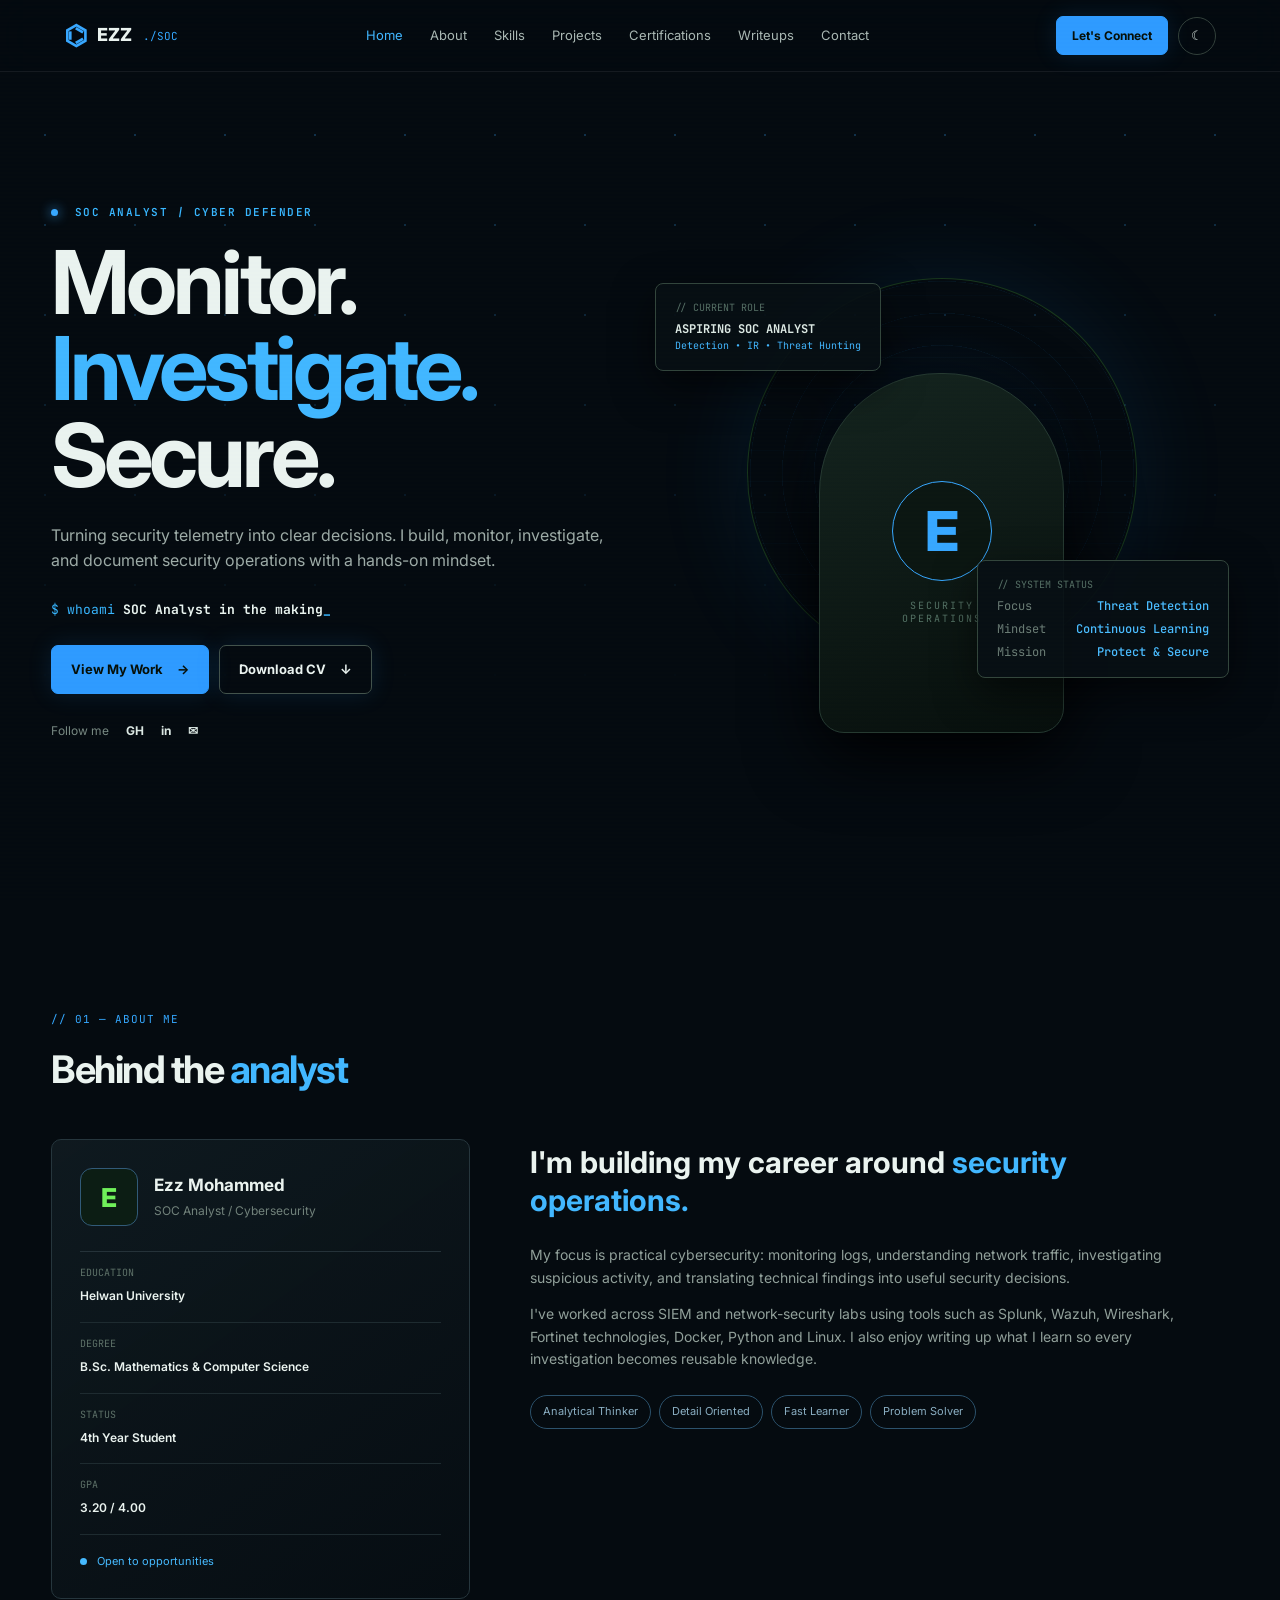
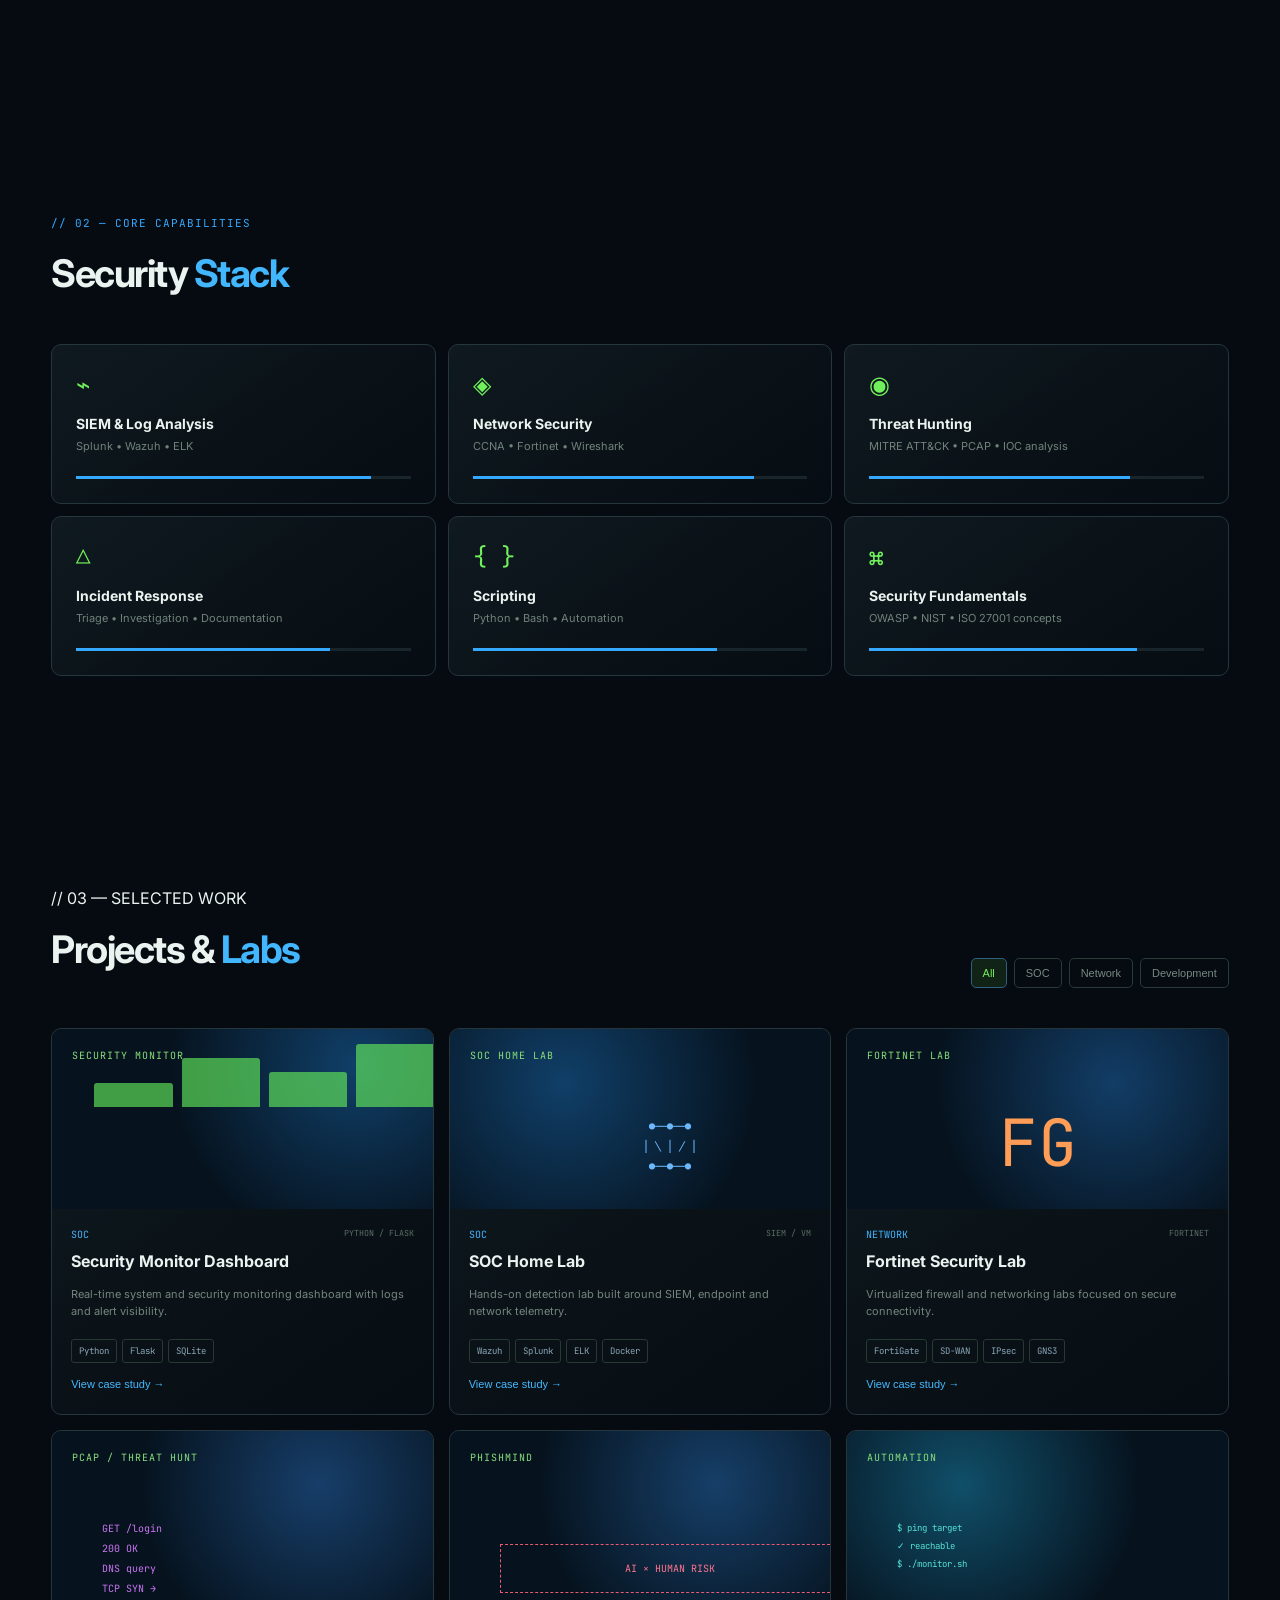
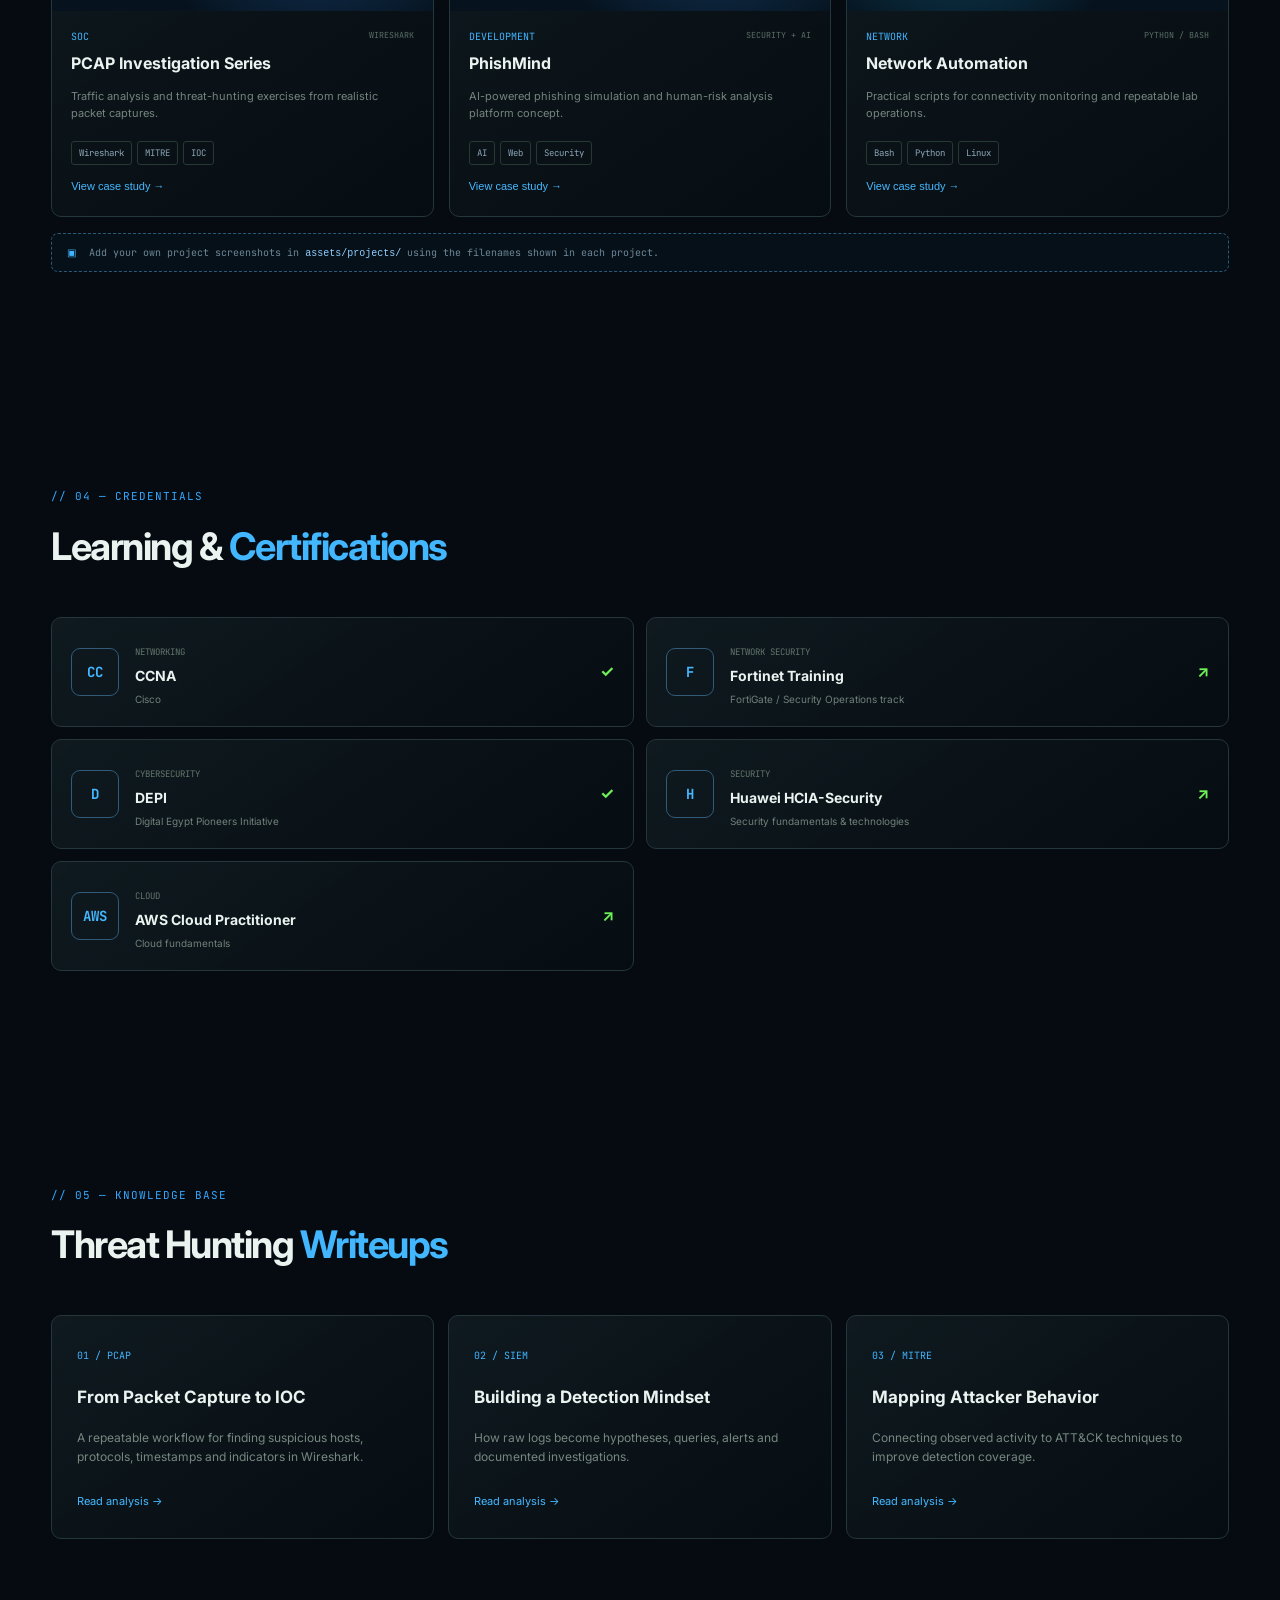
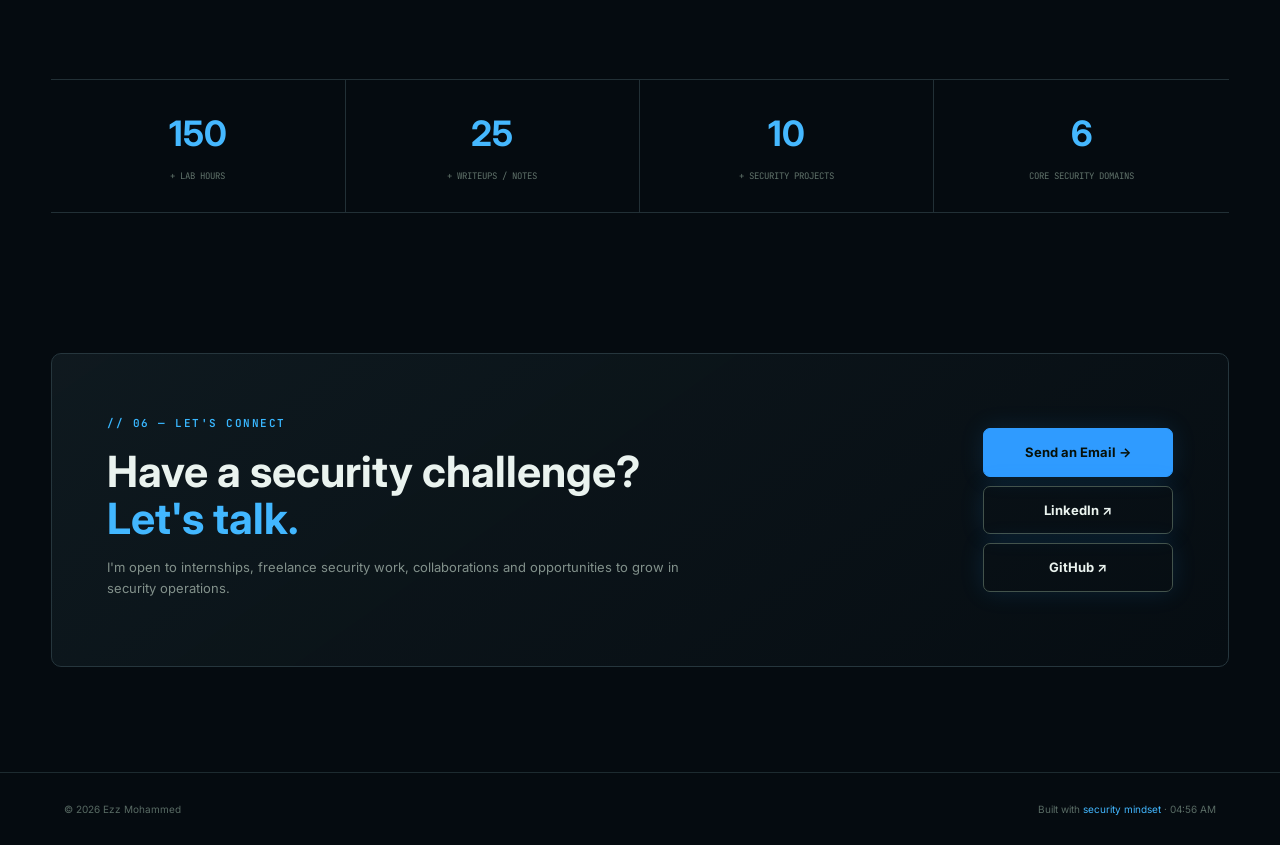
==== commit 808d9a0f: "Update index.html" ====
--- a/index.html
+++ b/index.html
@@ -43,7 +43,7 @@
         <div class="socials">
           <span>Follow me</span>
           <a href="https://github.com/Ezz79" target="_blank" rel="noopener">GH</a>
-          <a href="https://www.linkedin.com/" target="_blank" rel="noopener">in</a>
+          <a href="https://www.linkedin.com/in/ezz-mohammed/" target="_blank" rel="noopener">in</a>
           <a href="#contact">✉</a>
         </div>
       </div>
@@ -172,7 +172,7 @@
     <section id="contact" class="section contact">
       <div class="contact-box card">
         <div><span class="eyebrow"> // 06 — LET'S CONNECT</span><h2>Have a security challenge?<br><mark>Let's talk.</mark></h2><p>I'm open to internships, freelance security work, collaborations and opportunities to grow in security operations.</p></div>
-        <div class="contact-actions"><a class="btn" href="mailto:your.ezz79784@gmail.com">Send an Email →</a><a class="btn btn-ghost" href="https://www.linkedin.com/in/ezz-mohammed/" target="_blank" rel="noopener">LinkedIn ↗</a><a class="btn btn-ghost" href="https://github.com/" target="_blank" rel="noopener">GitHub ↗</a></div>
+        <div class="contact-actions"><a class="btn" href="mailto:your.ezz79784@gmail.com">Send an Email →</a><a class="btn btn-ghost" href="https://www.linkedin.com/in/ezz-mohammed/in/ezz-mohammed/" target="_blank" rel="noopener">LinkedIn ↗</a><a class="btn btn-ghost" href="https://github.com/Ezz79/" target="_blank" rel="noopener">GitHub ↗</a></div>
       </div>
     </section>
   </main>
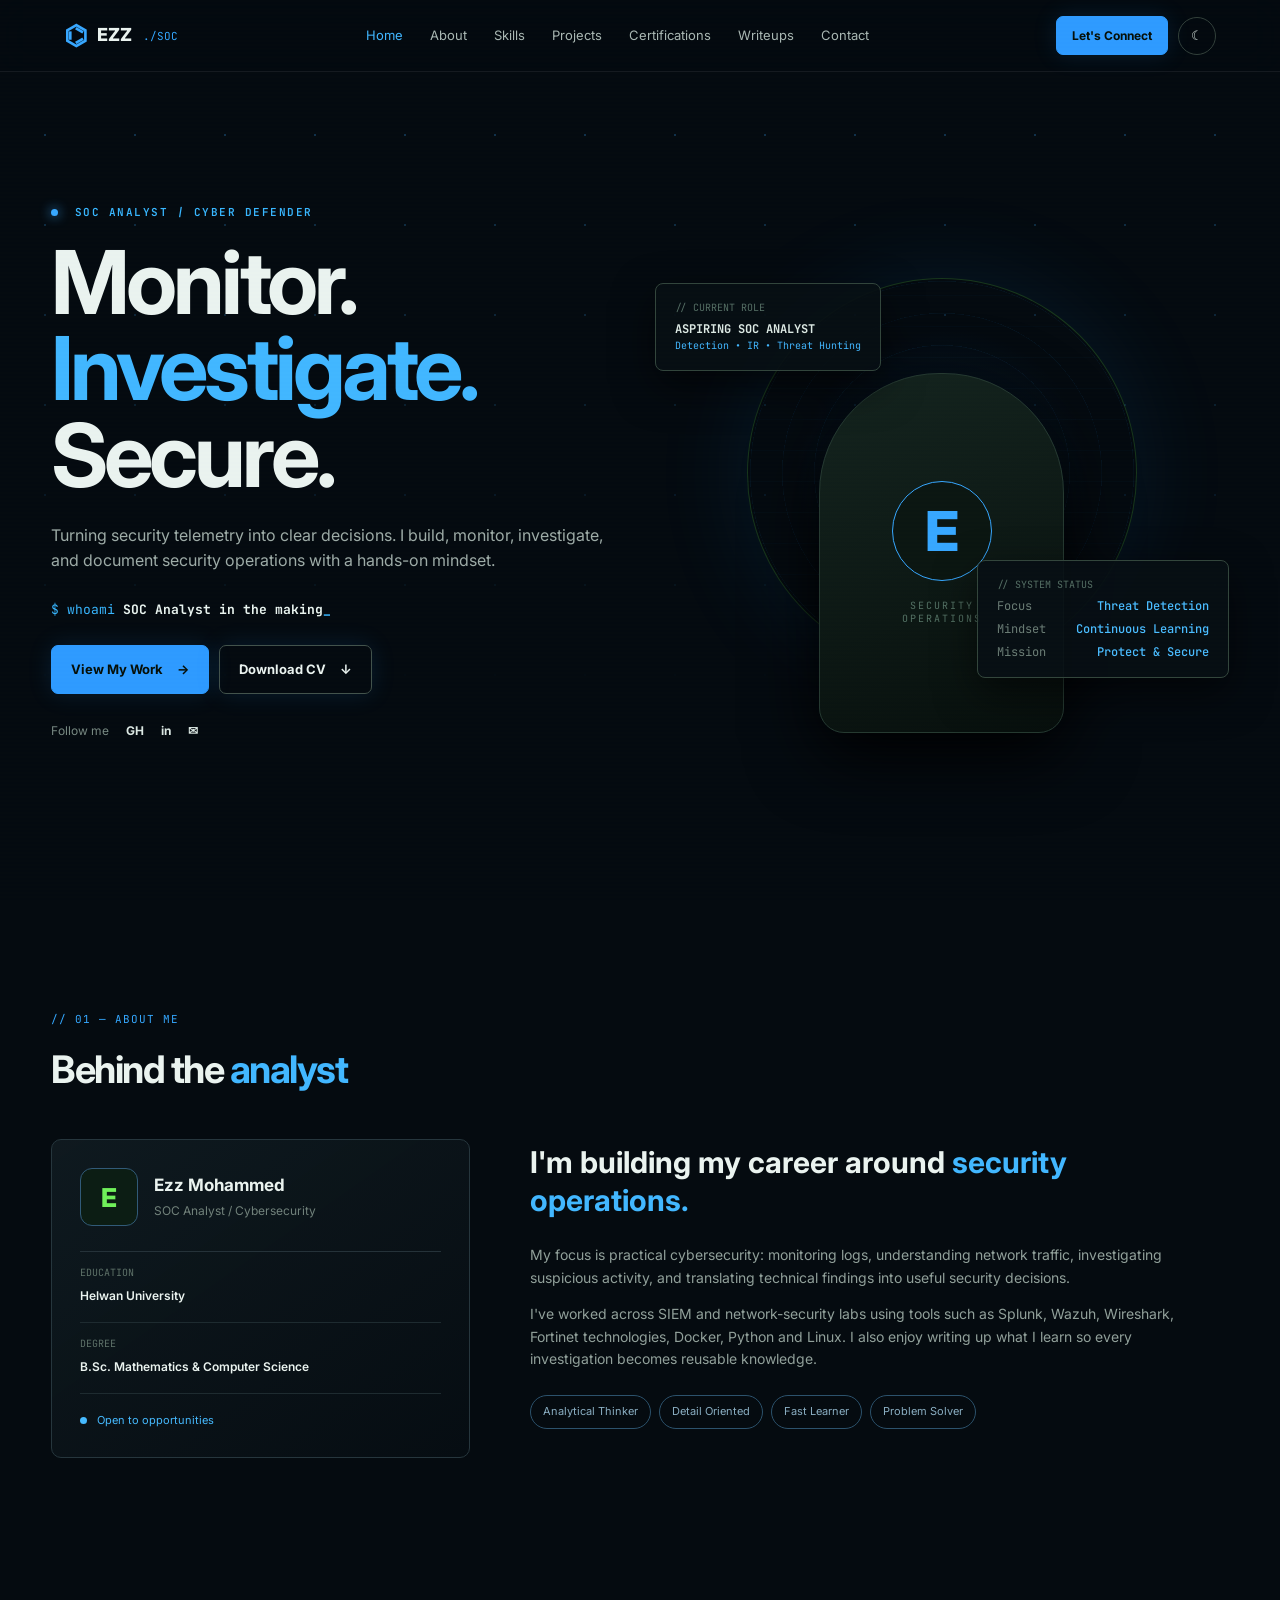
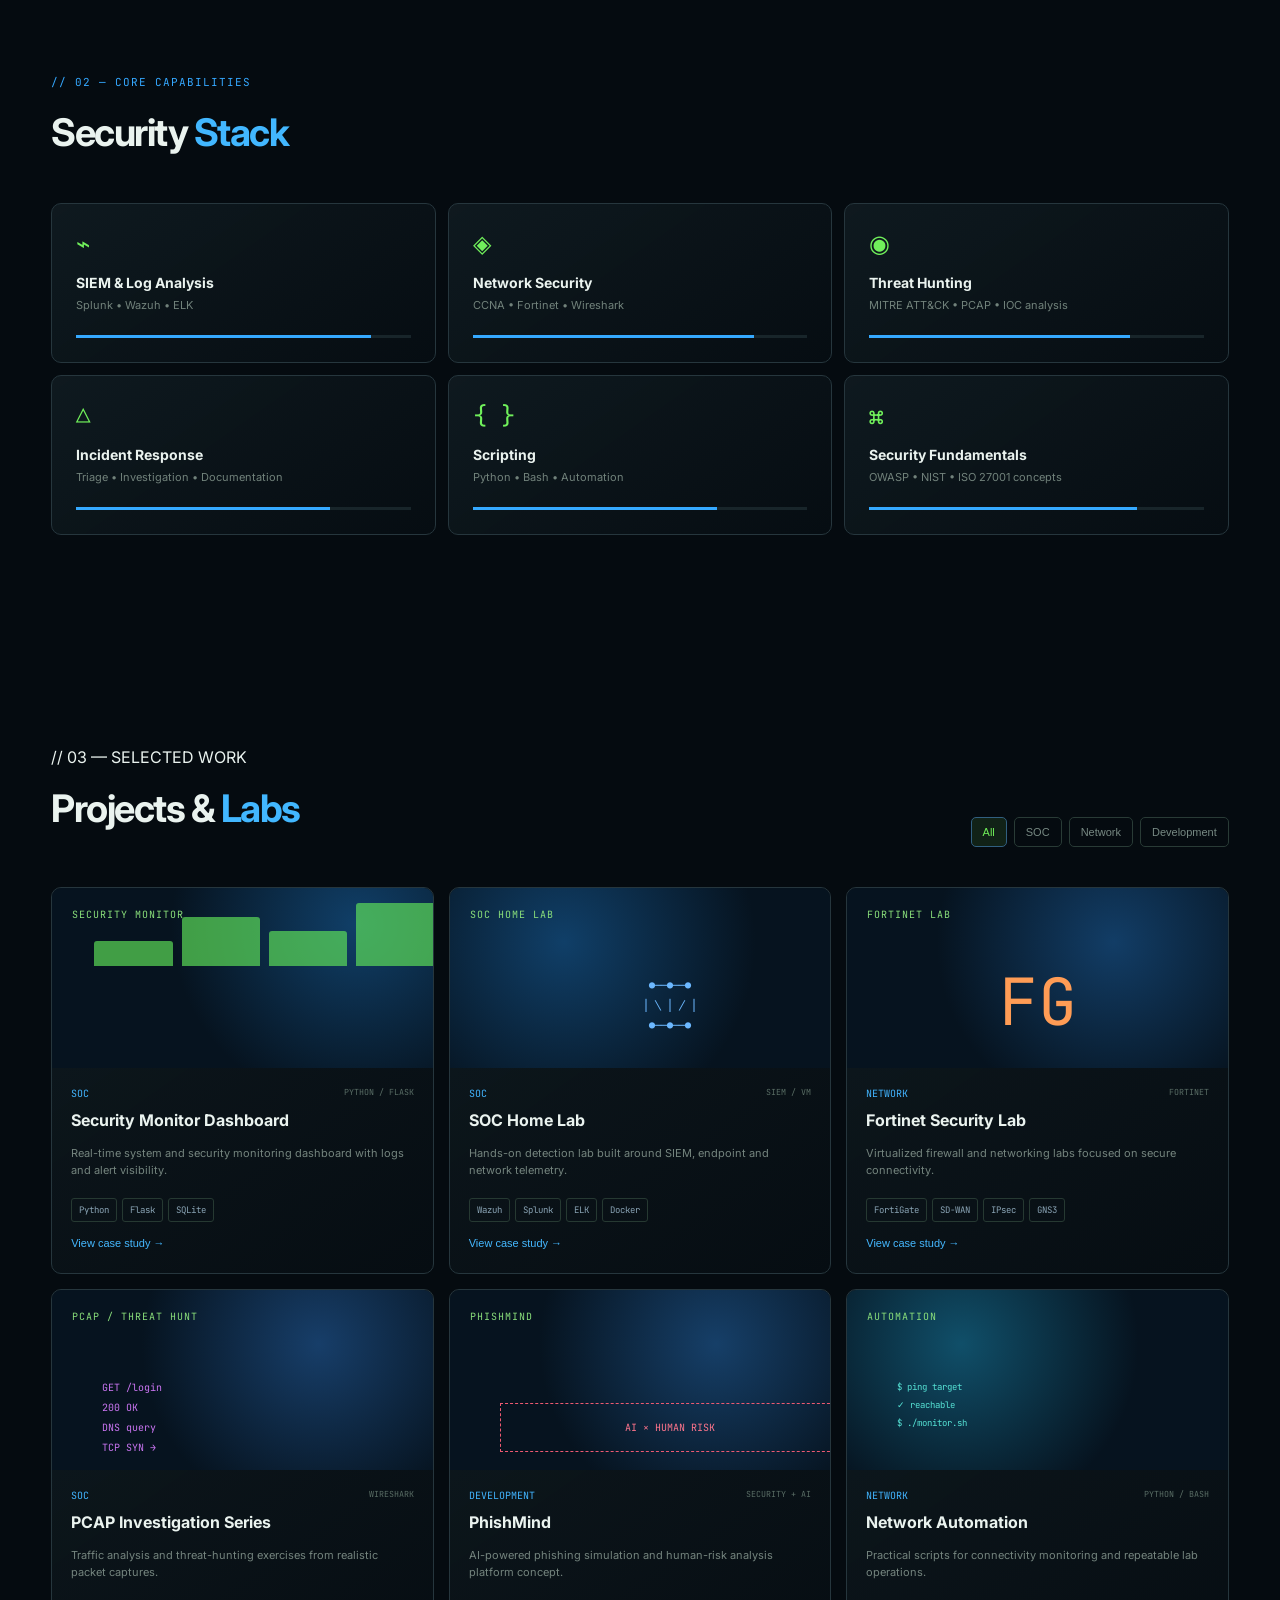
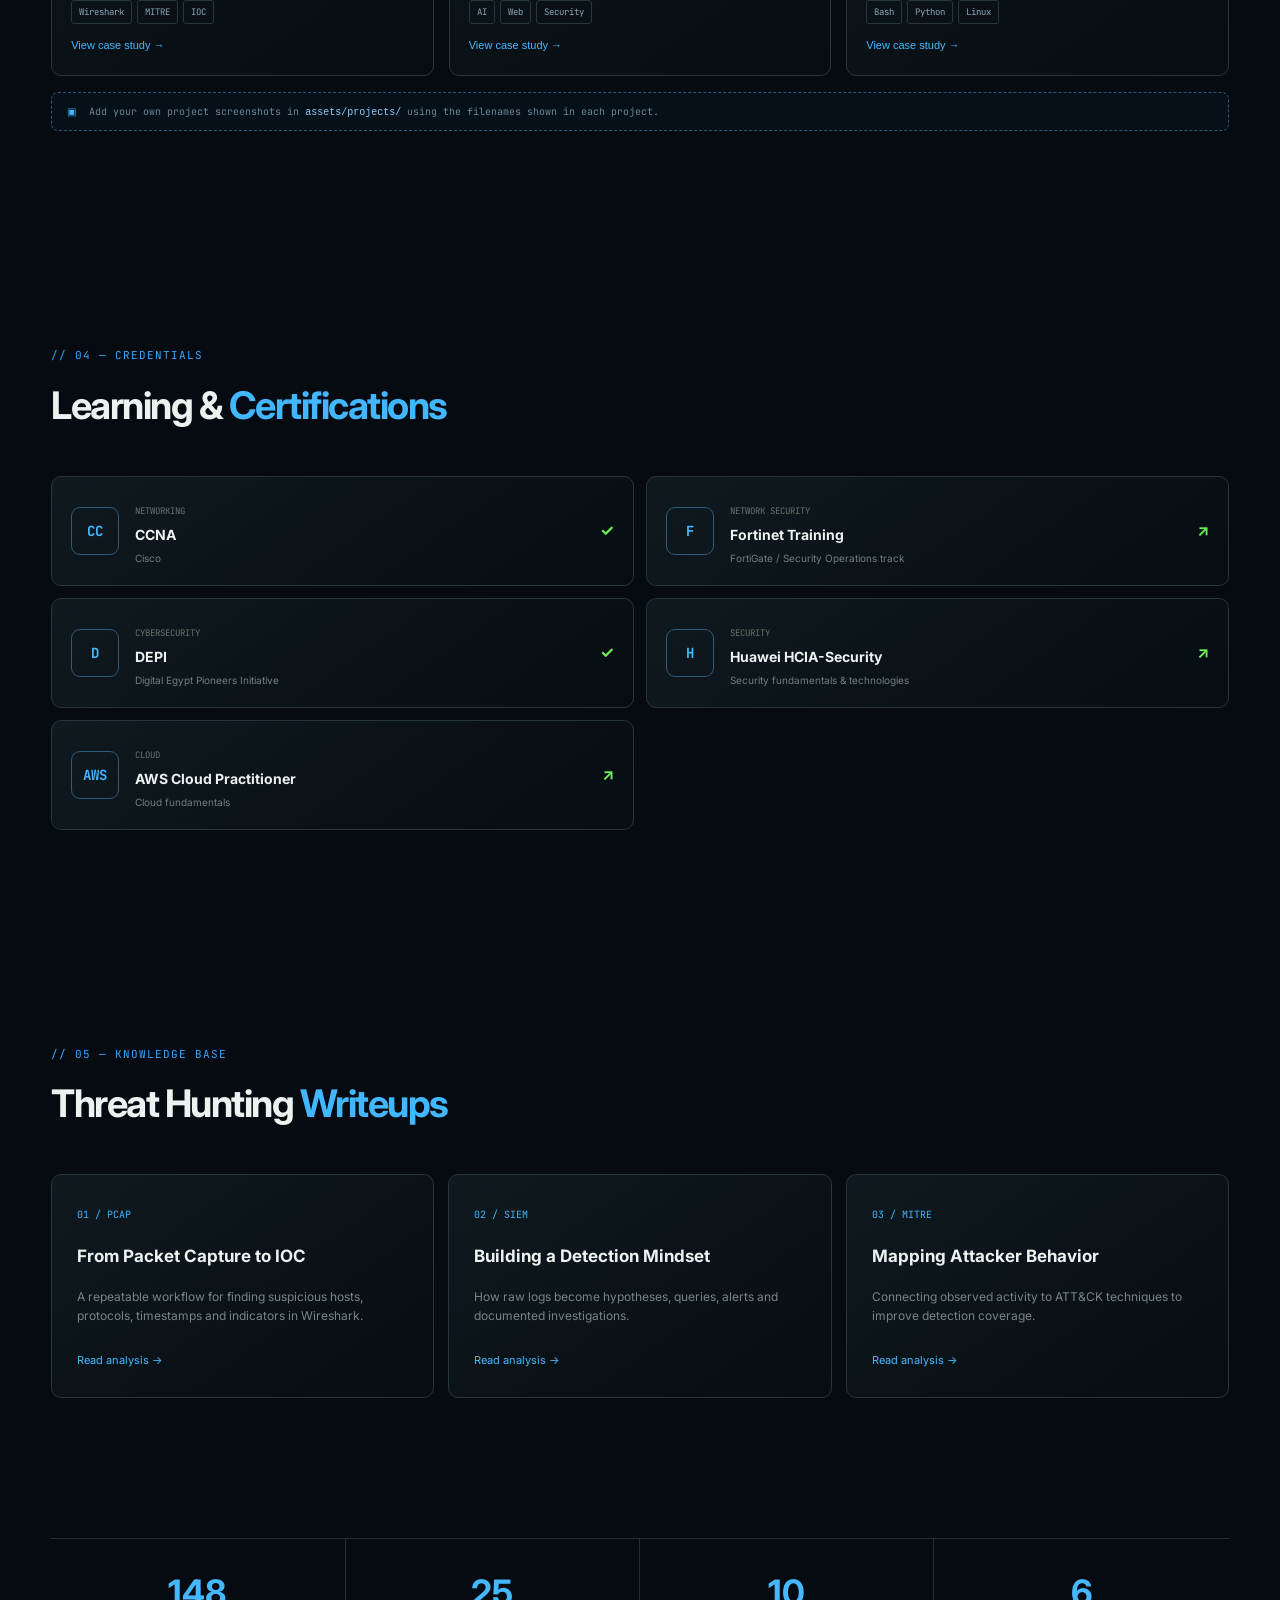
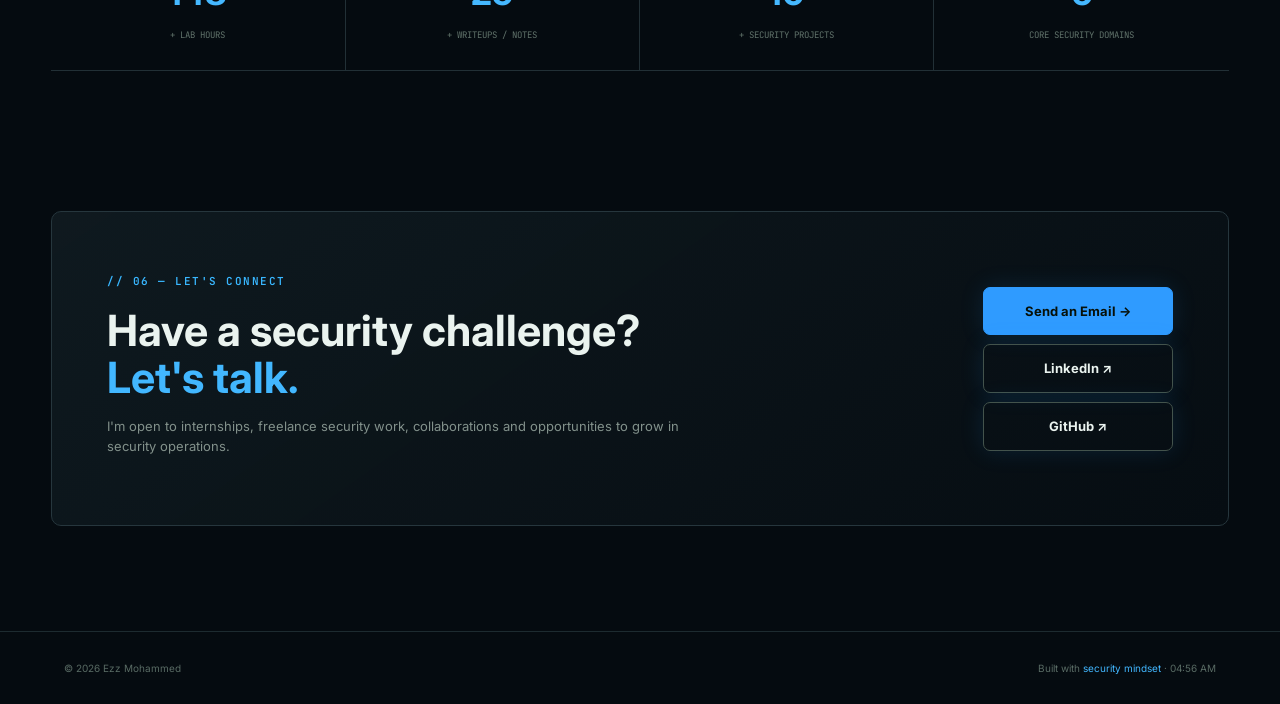
==== commit 0cb61622: "Remove student status and GPA from profile Removed status and GPA information from profile." ====
--- a/index.html
+++ b/index.html
@@ -76,8 +76,6 @@
           <div class="profile-lines">
             <div><span>EDUCATION</span><strong>Helwan University</strong></div>
             <div><span>DEGREE</span><strong>B.Sc. Mathematics & Computer Science</strong></div>
-            <div><span>STATUS</span><strong>4th Year Student</strong></div>
-            <div><span>GPA</span><strong>3.20 / 4.00</strong></div>
           </div>
           <div class="availability"><span></span> Open to opportunities</div>
         </div>
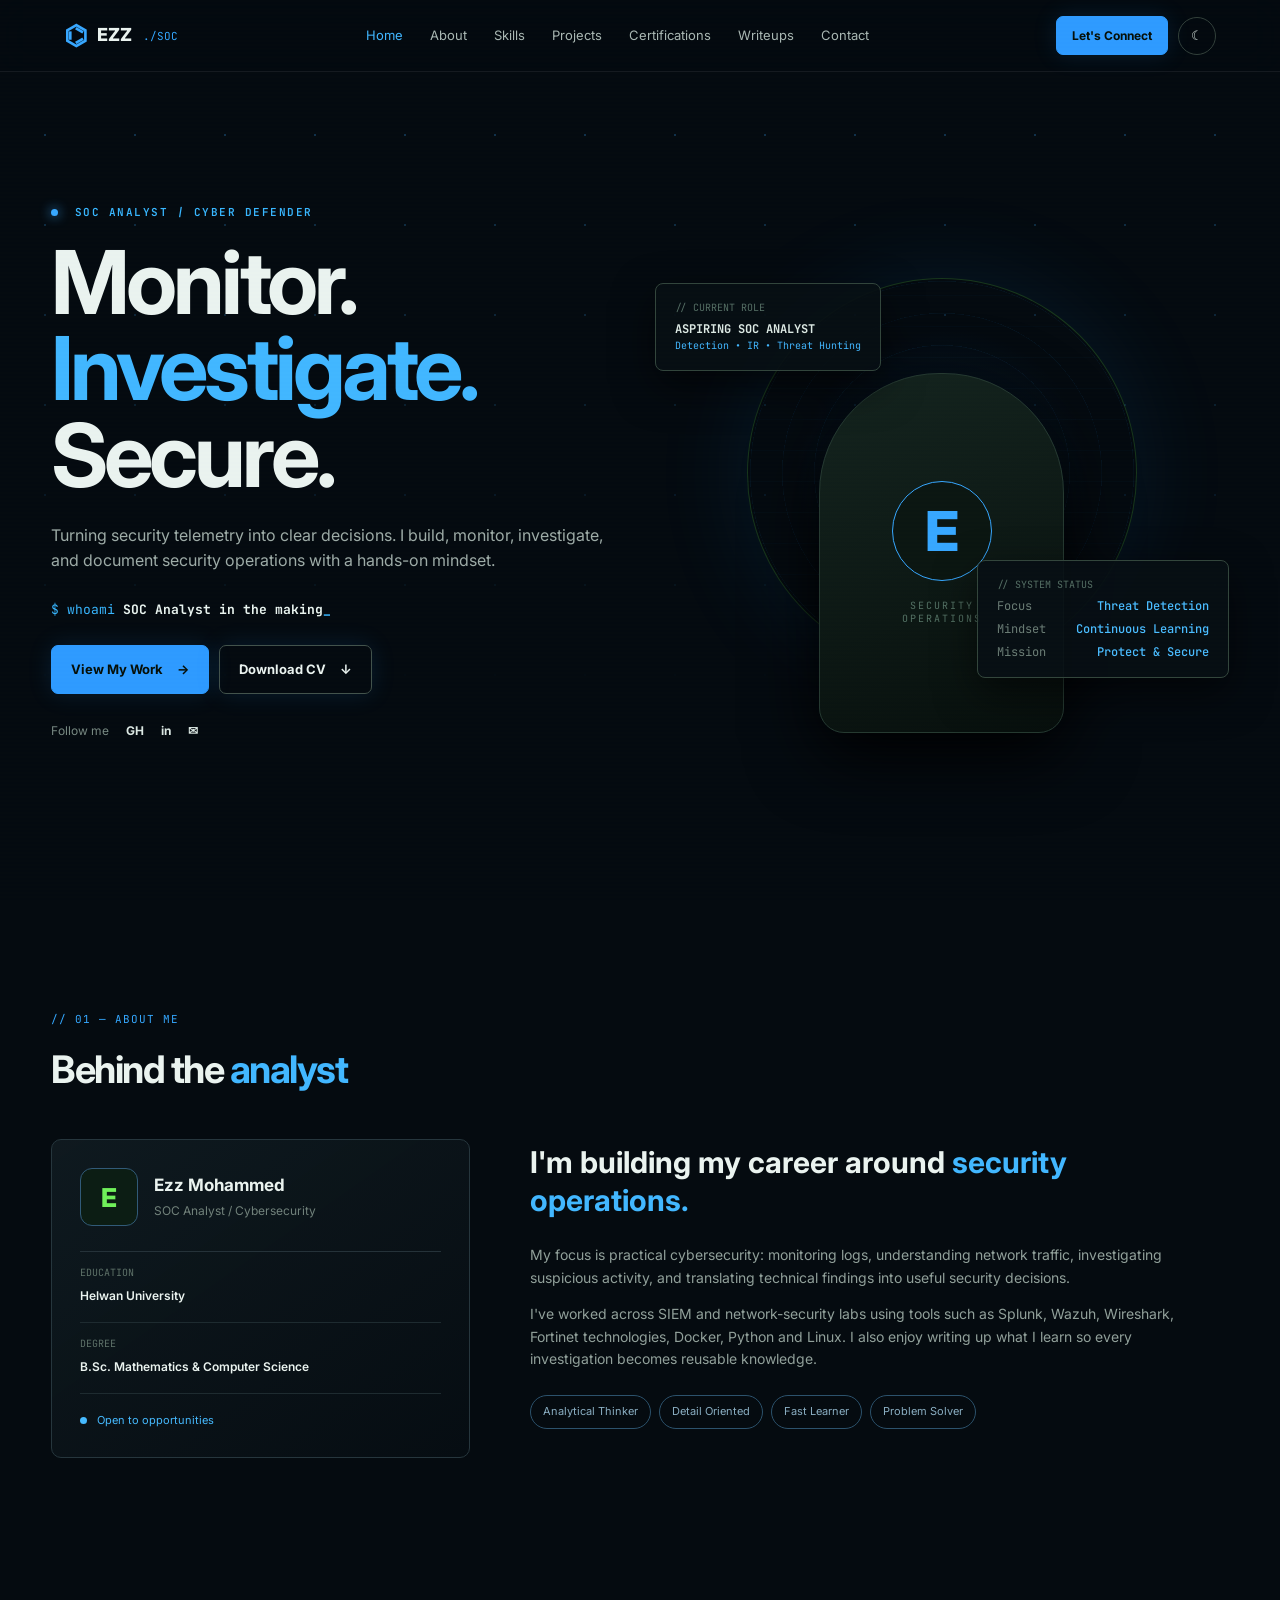
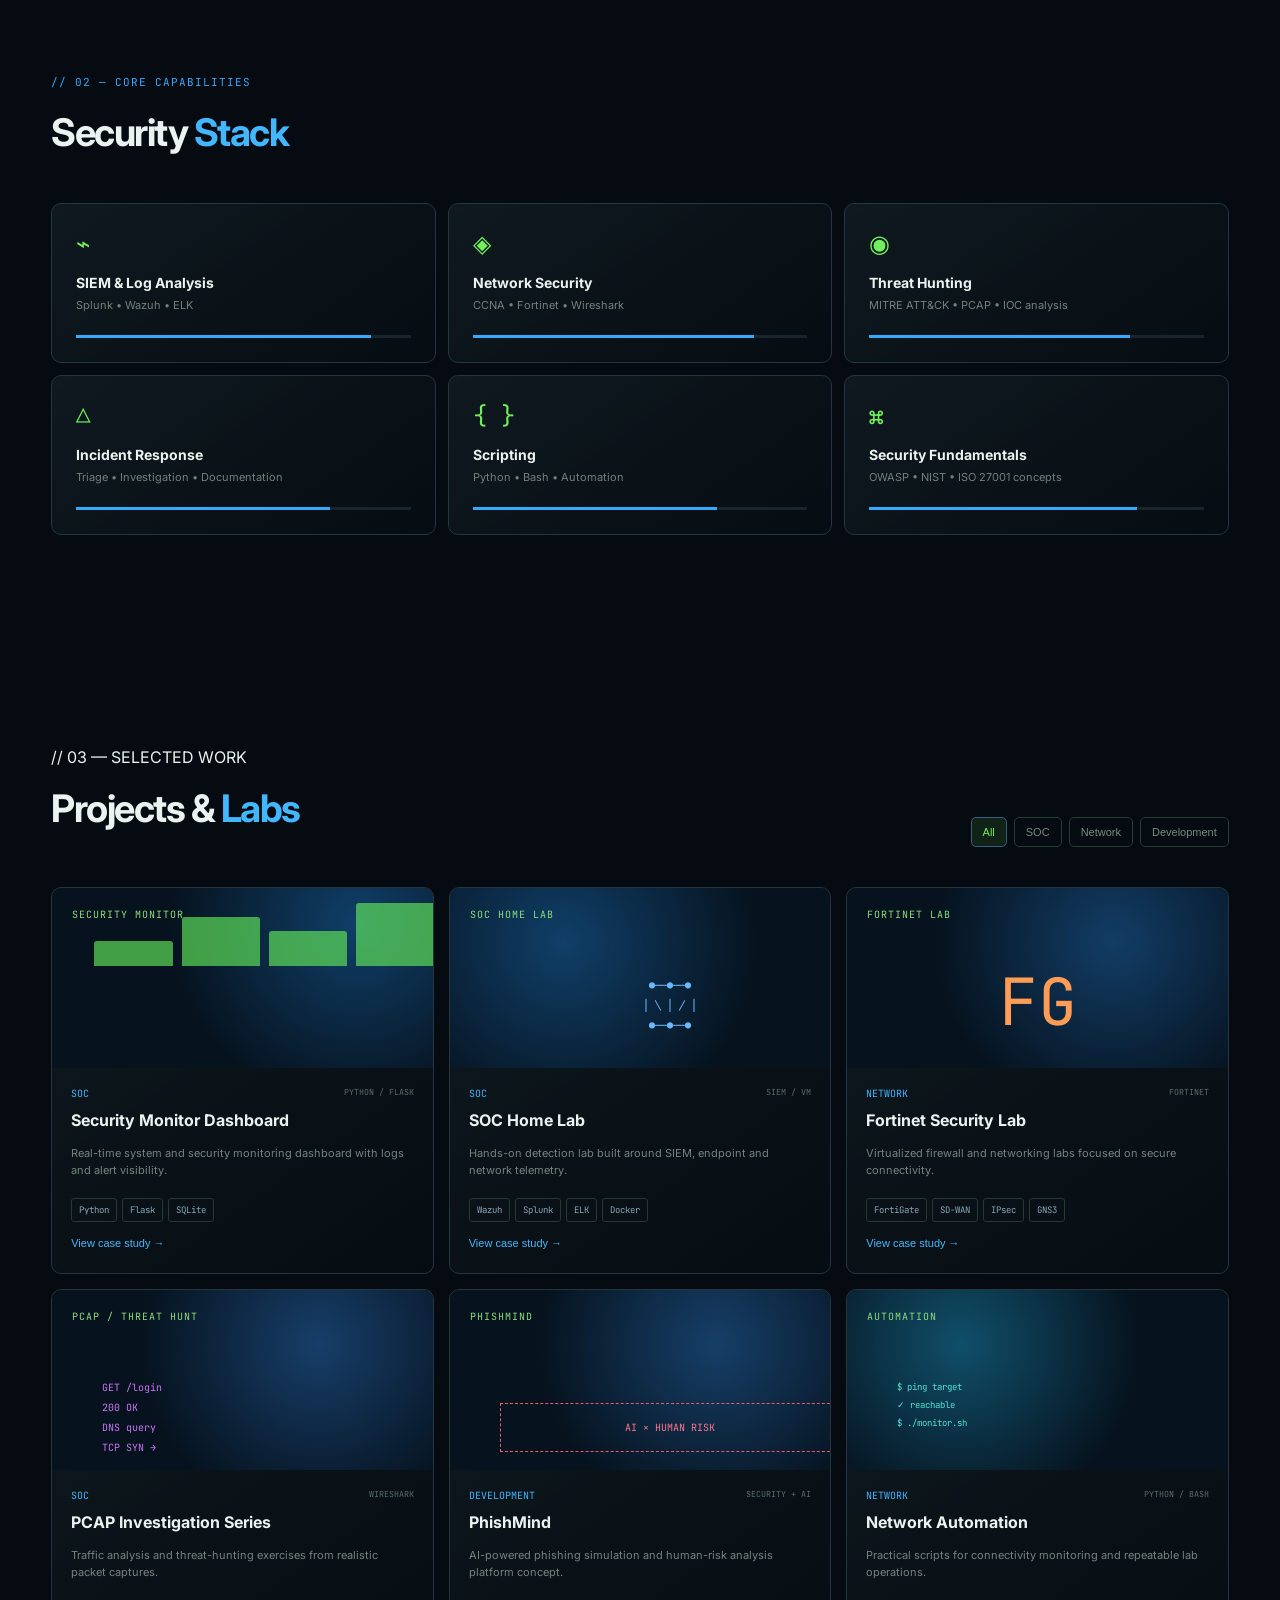
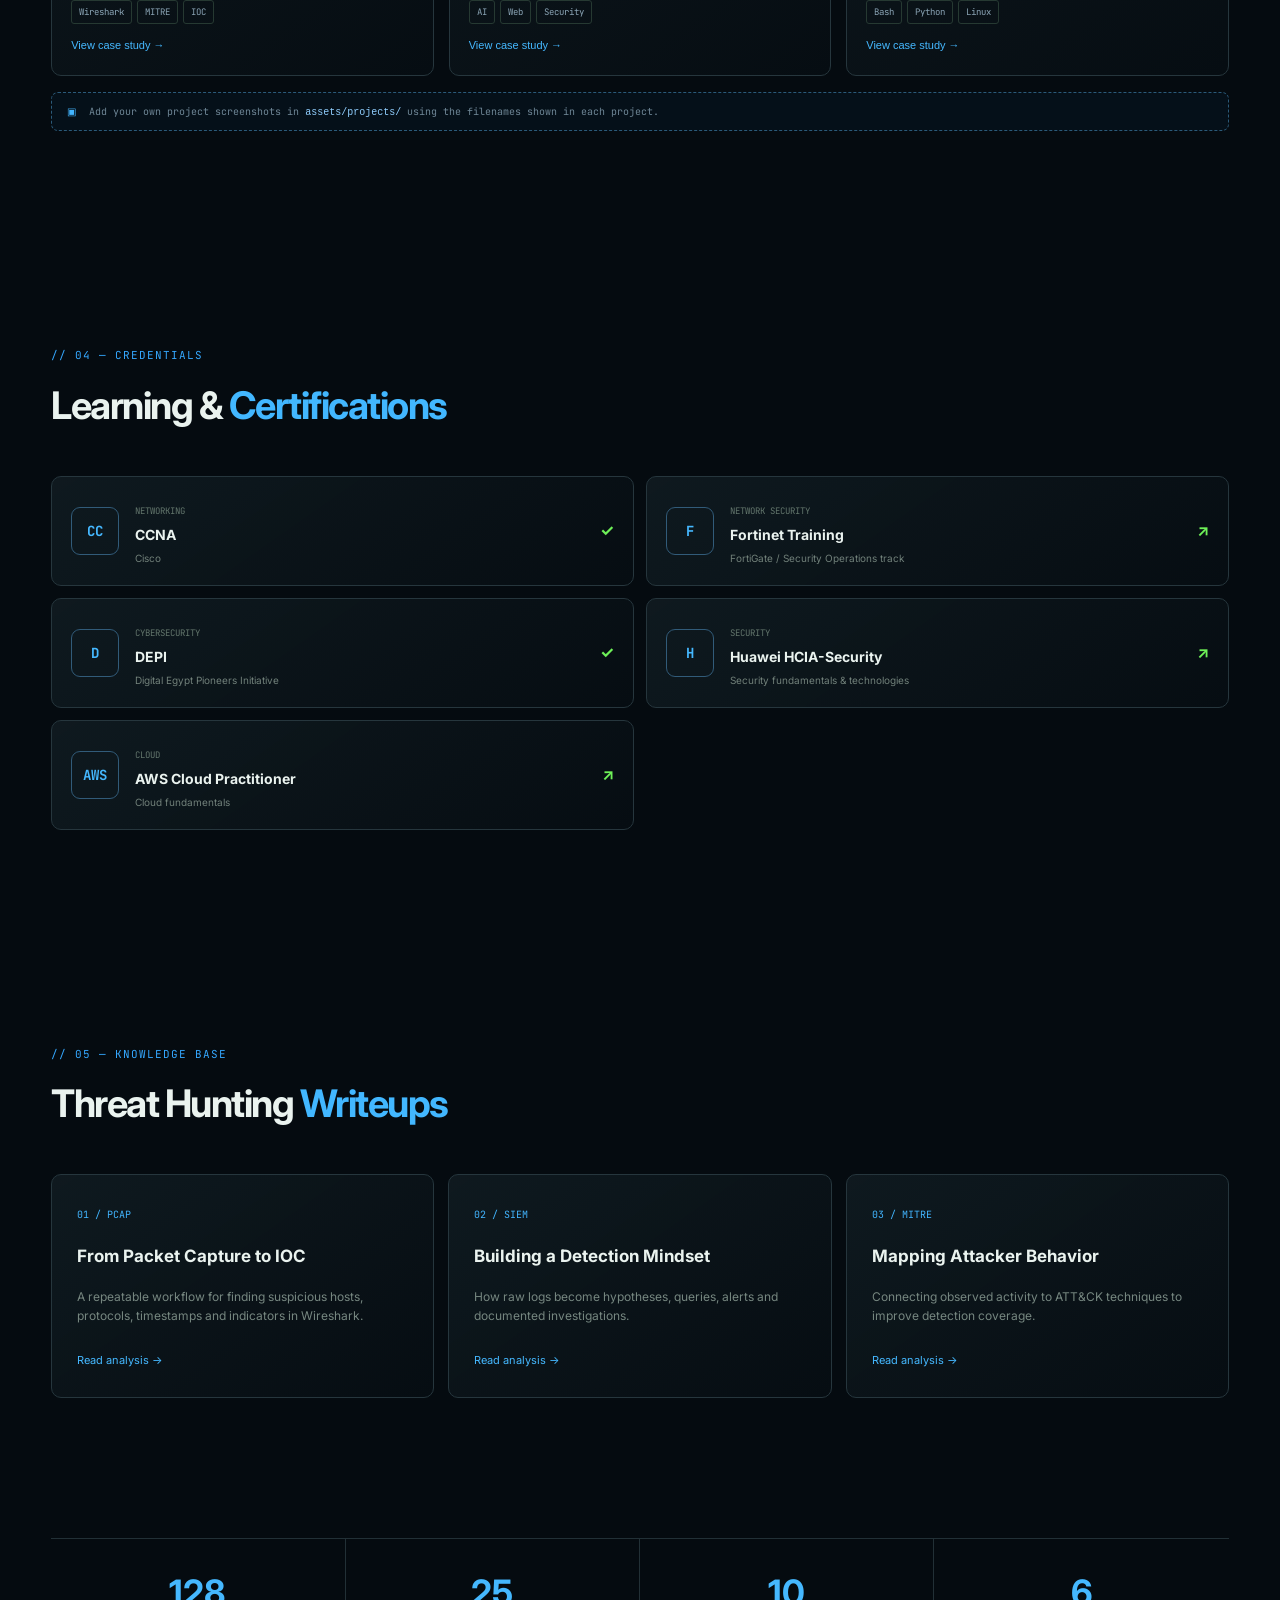
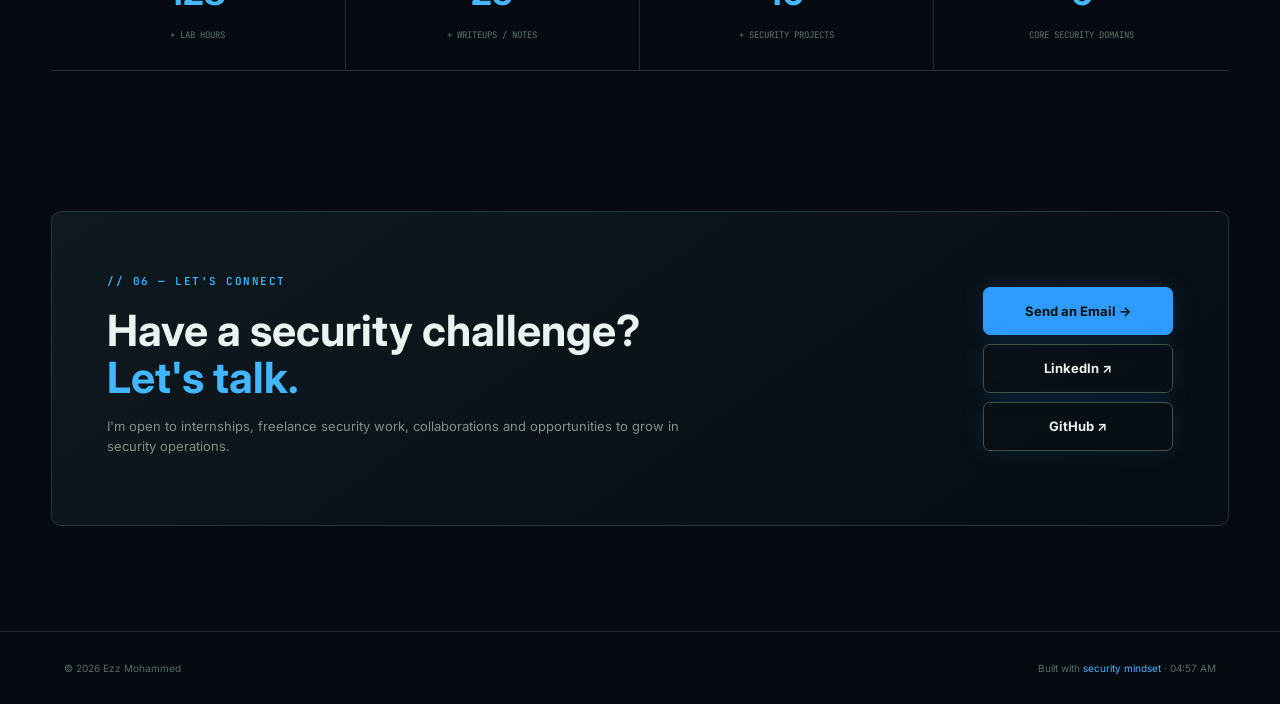
==== commit e9cd59eb: "Update index.html" ====
--- a/index.html
+++ b/index.html
@@ -170,7 +170,7 @@
     <section id="contact" class="section contact">
       <div class="contact-box card">
         <div><span class="eyebrow"> // 06 — LET'S CONNECT</span><h2>Have a security challenge?<br><mark>Let's talk.</mark></h2><p>I'm open to internships, freelance security work, collaborations and opportunities to grow in security operations.</p></div>
-        <div class="contact-actions"><a class="btn" href="mailto:your.ezz79784@gmail.com">Send an Email →</a><a class="btn btn-ghost" href="https://www.linkedin.com/in/ezz-mohammed/in/ezz-mohammed/" target="_blank" rel="noopener">LinkedIn ↗</a><a class="btn btn-ghost" href="https://github.com/Ezz79/" target="_blank" rel="noopener">GitHub ↗</a></div>
+        <div class="contact-actions"><a class="btn" href="mailto:ezz79784@gmail.com">Send an Email →</a><a class="btn btn-ghost" href="https://www.linkedin.com/in/ezz-mohammed/in/ezz-mohammed/" target="_blank" rel="noopener">LinkedIn ↗</a><a class="btn btn-ghost" href="https://github.com/Ezz79/" target="_blank" rel="noopener">GitHub ↗</a></div>
       </div>
     </section>
   </main>
